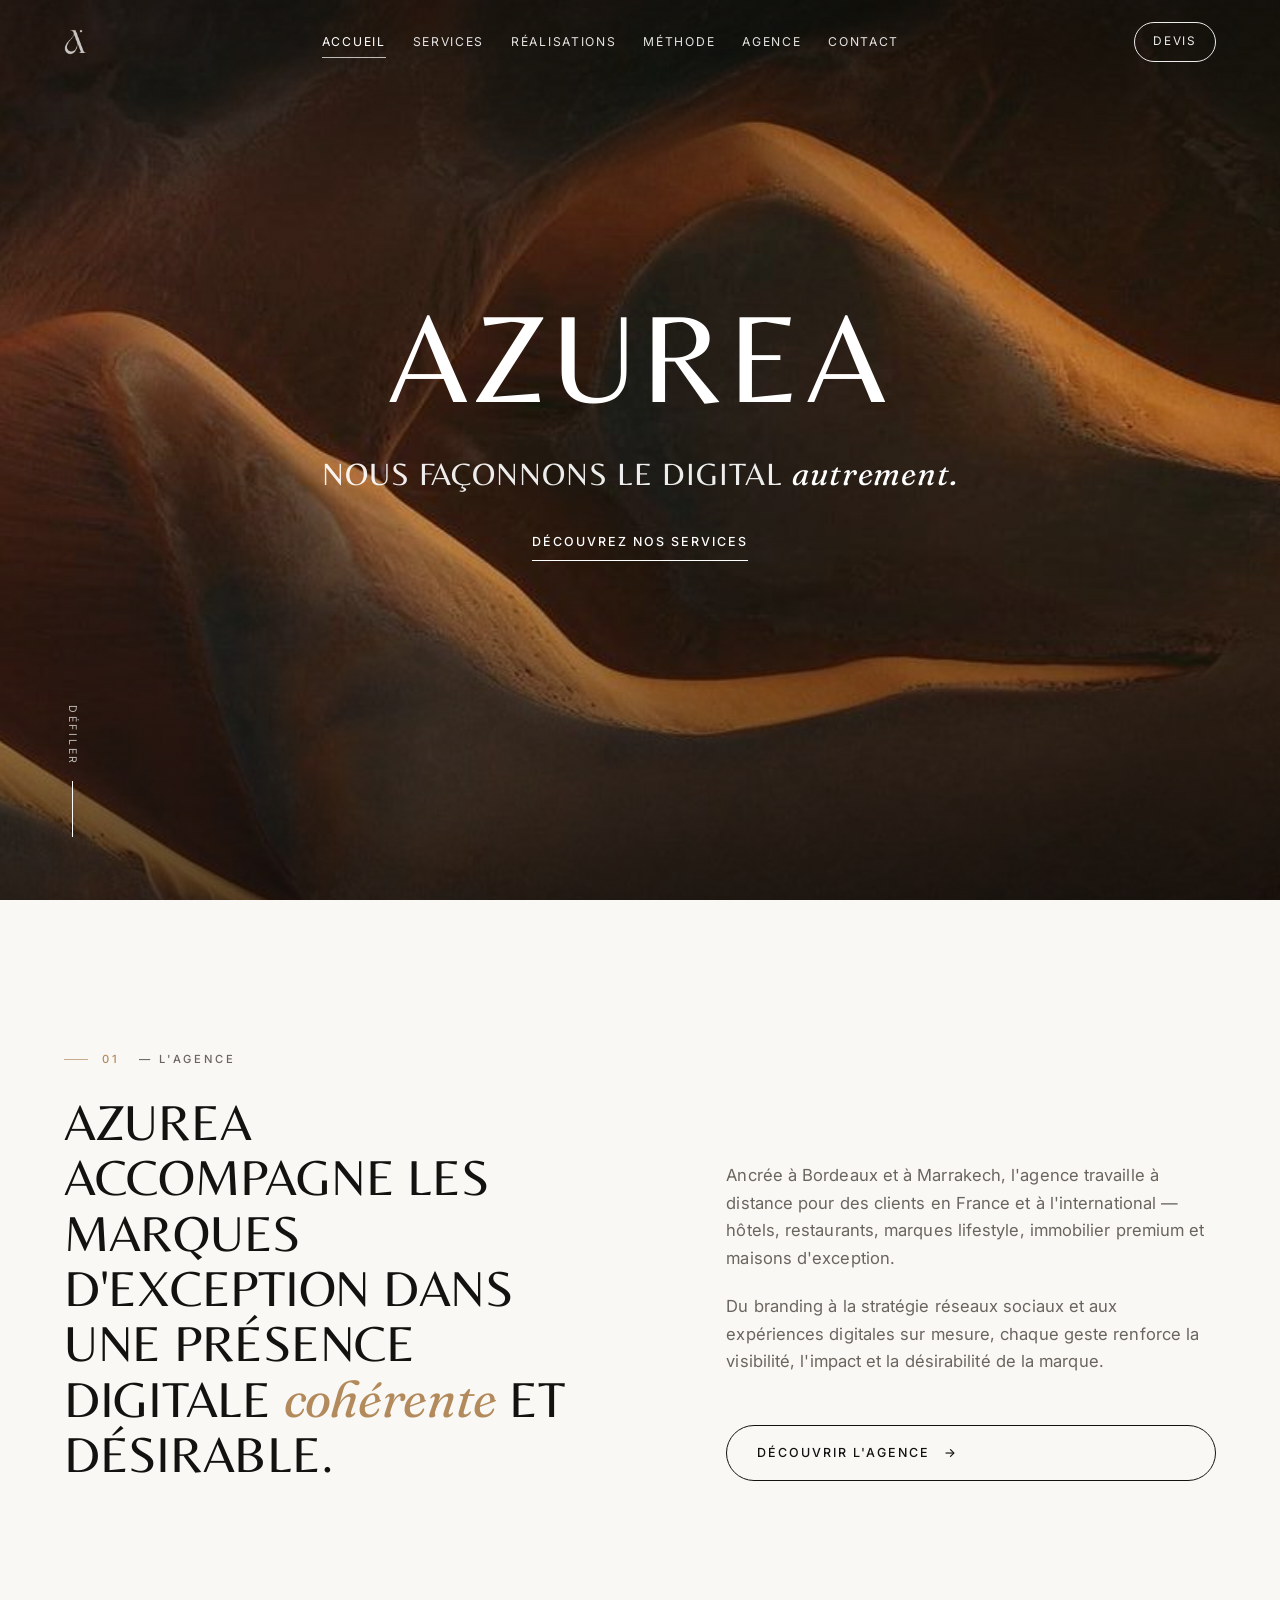
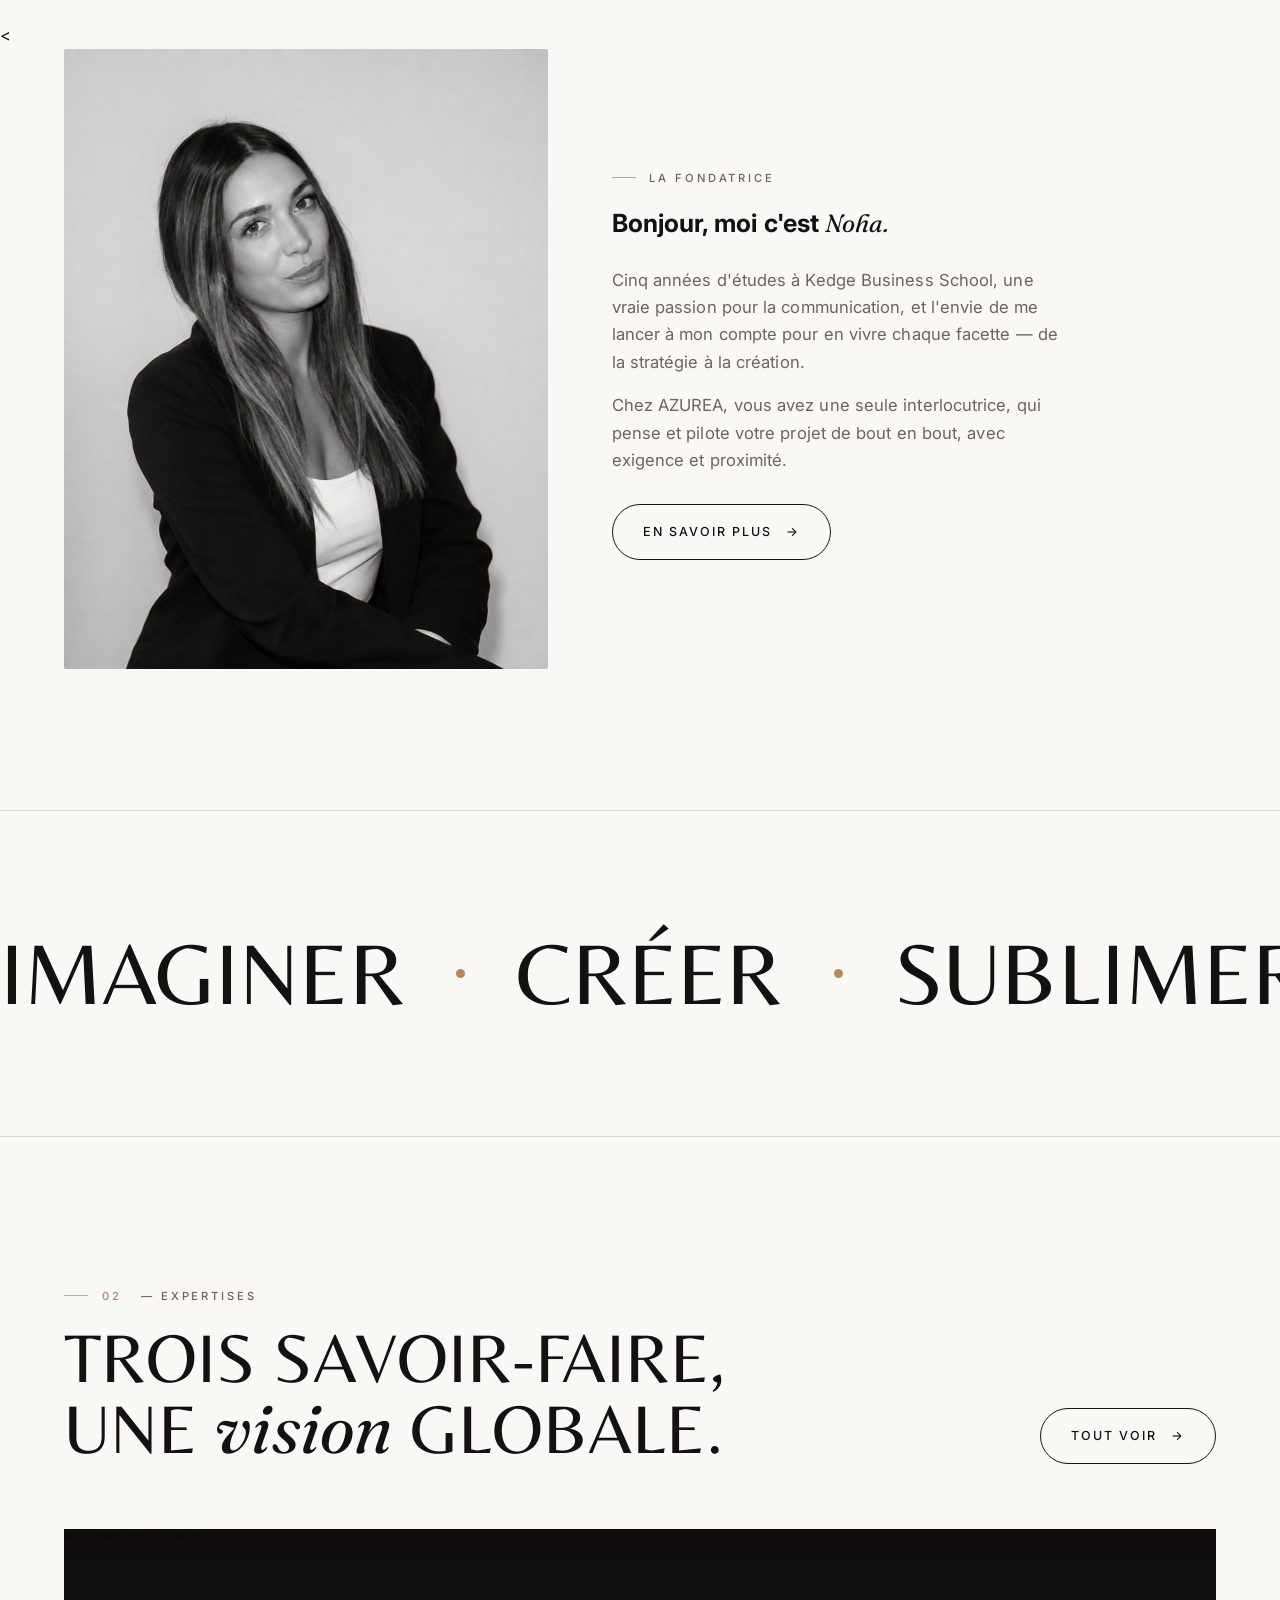
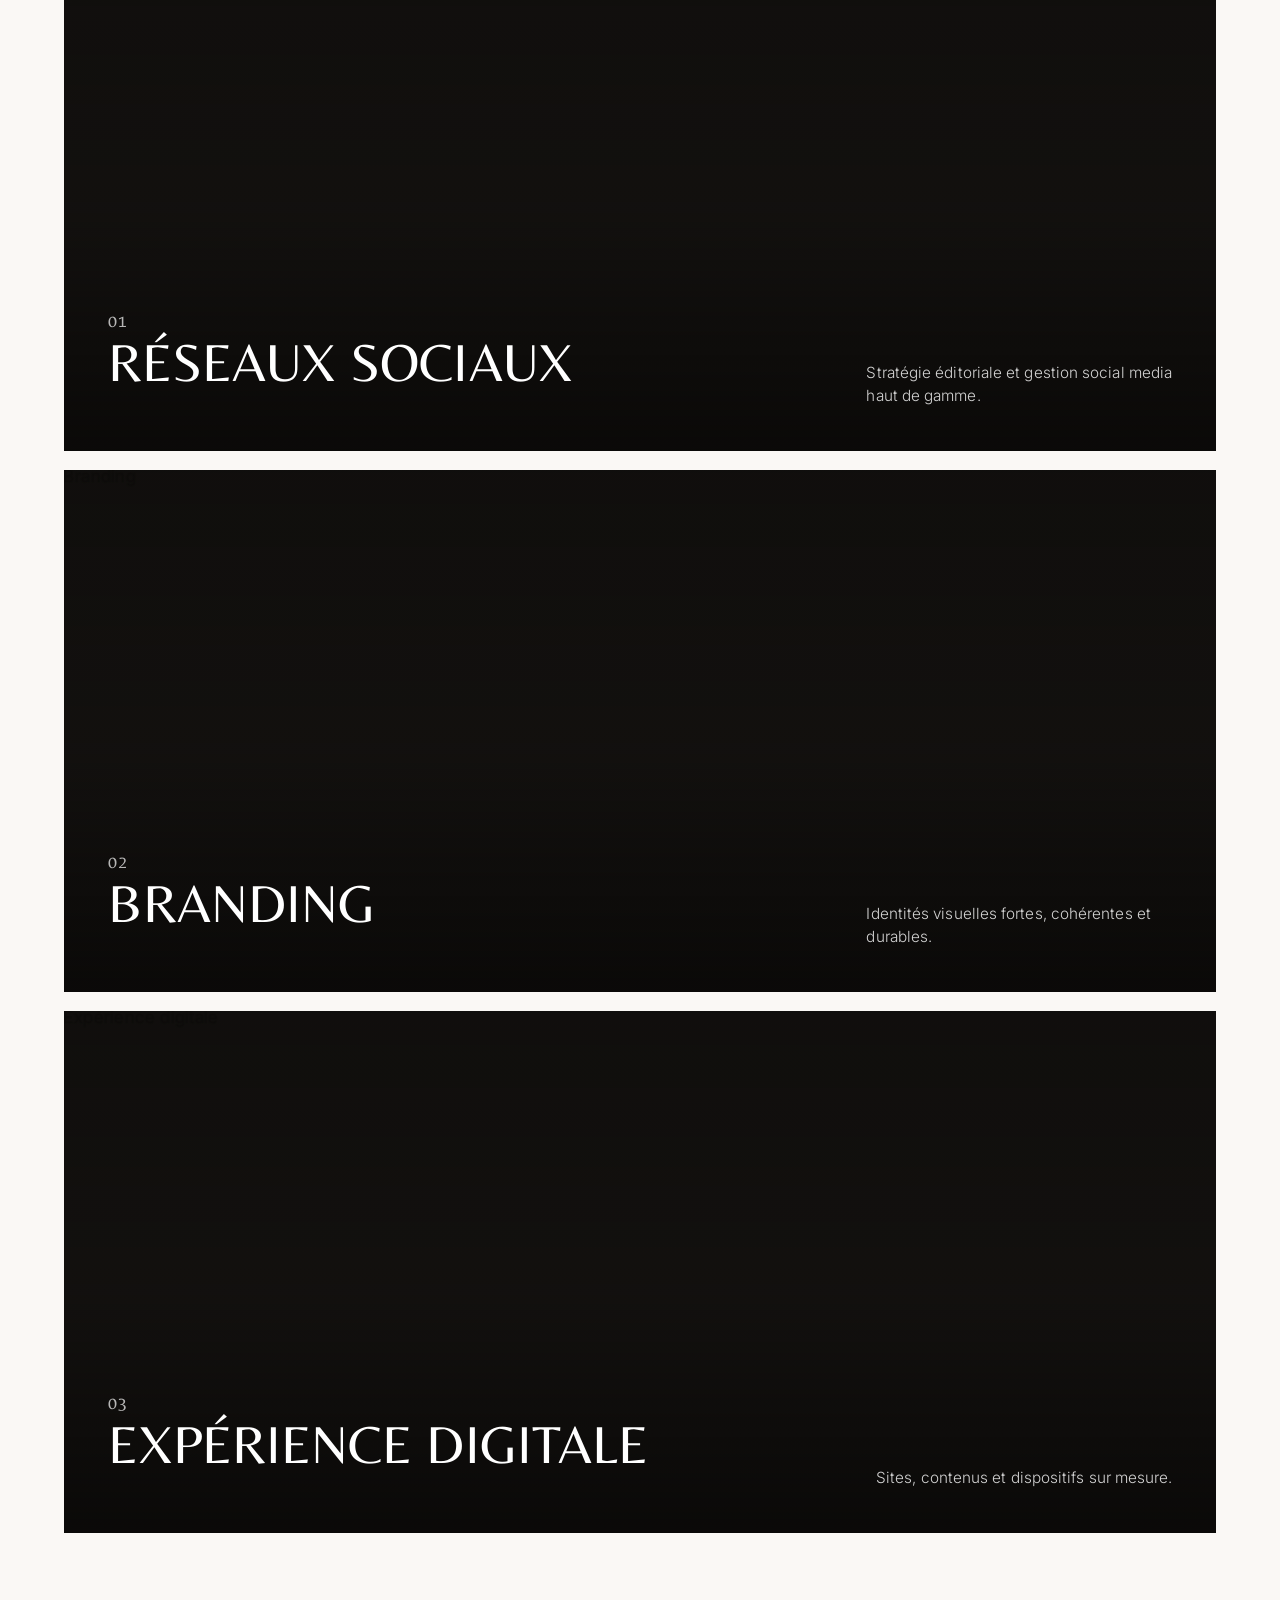
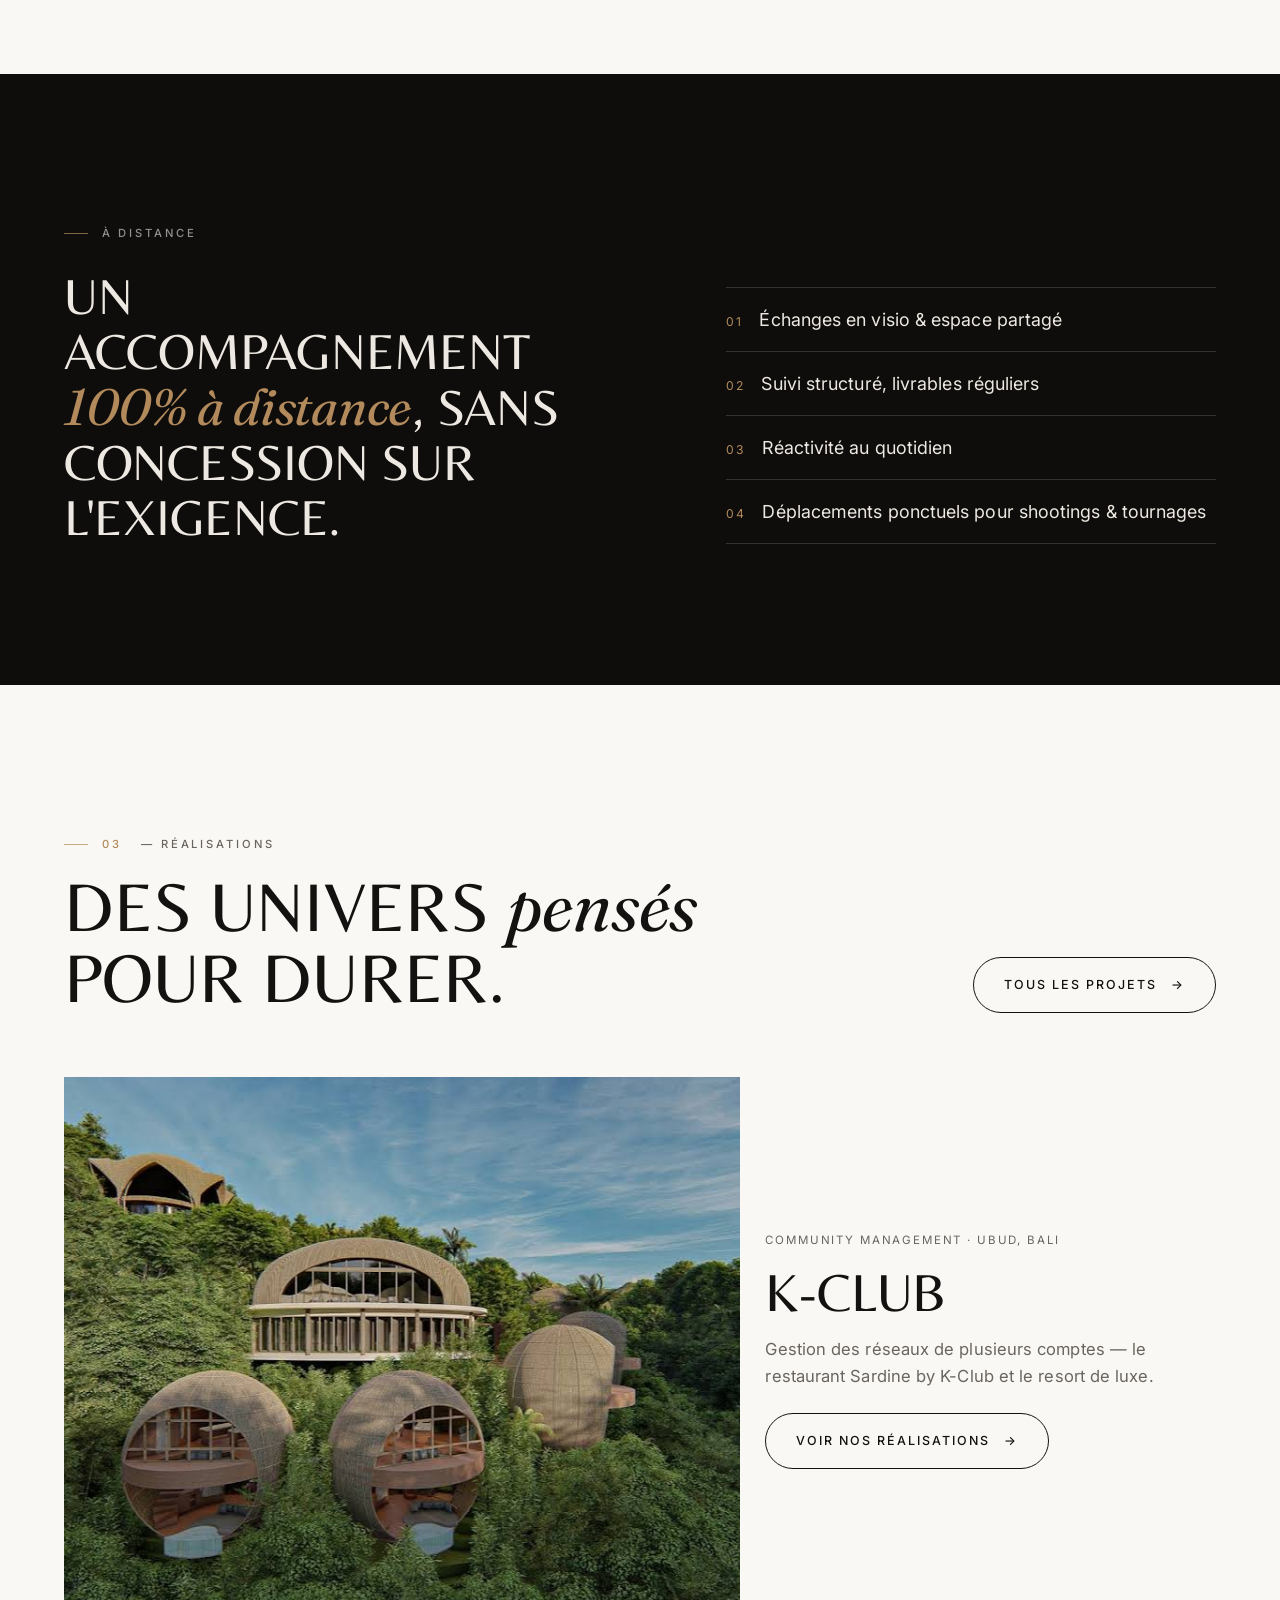
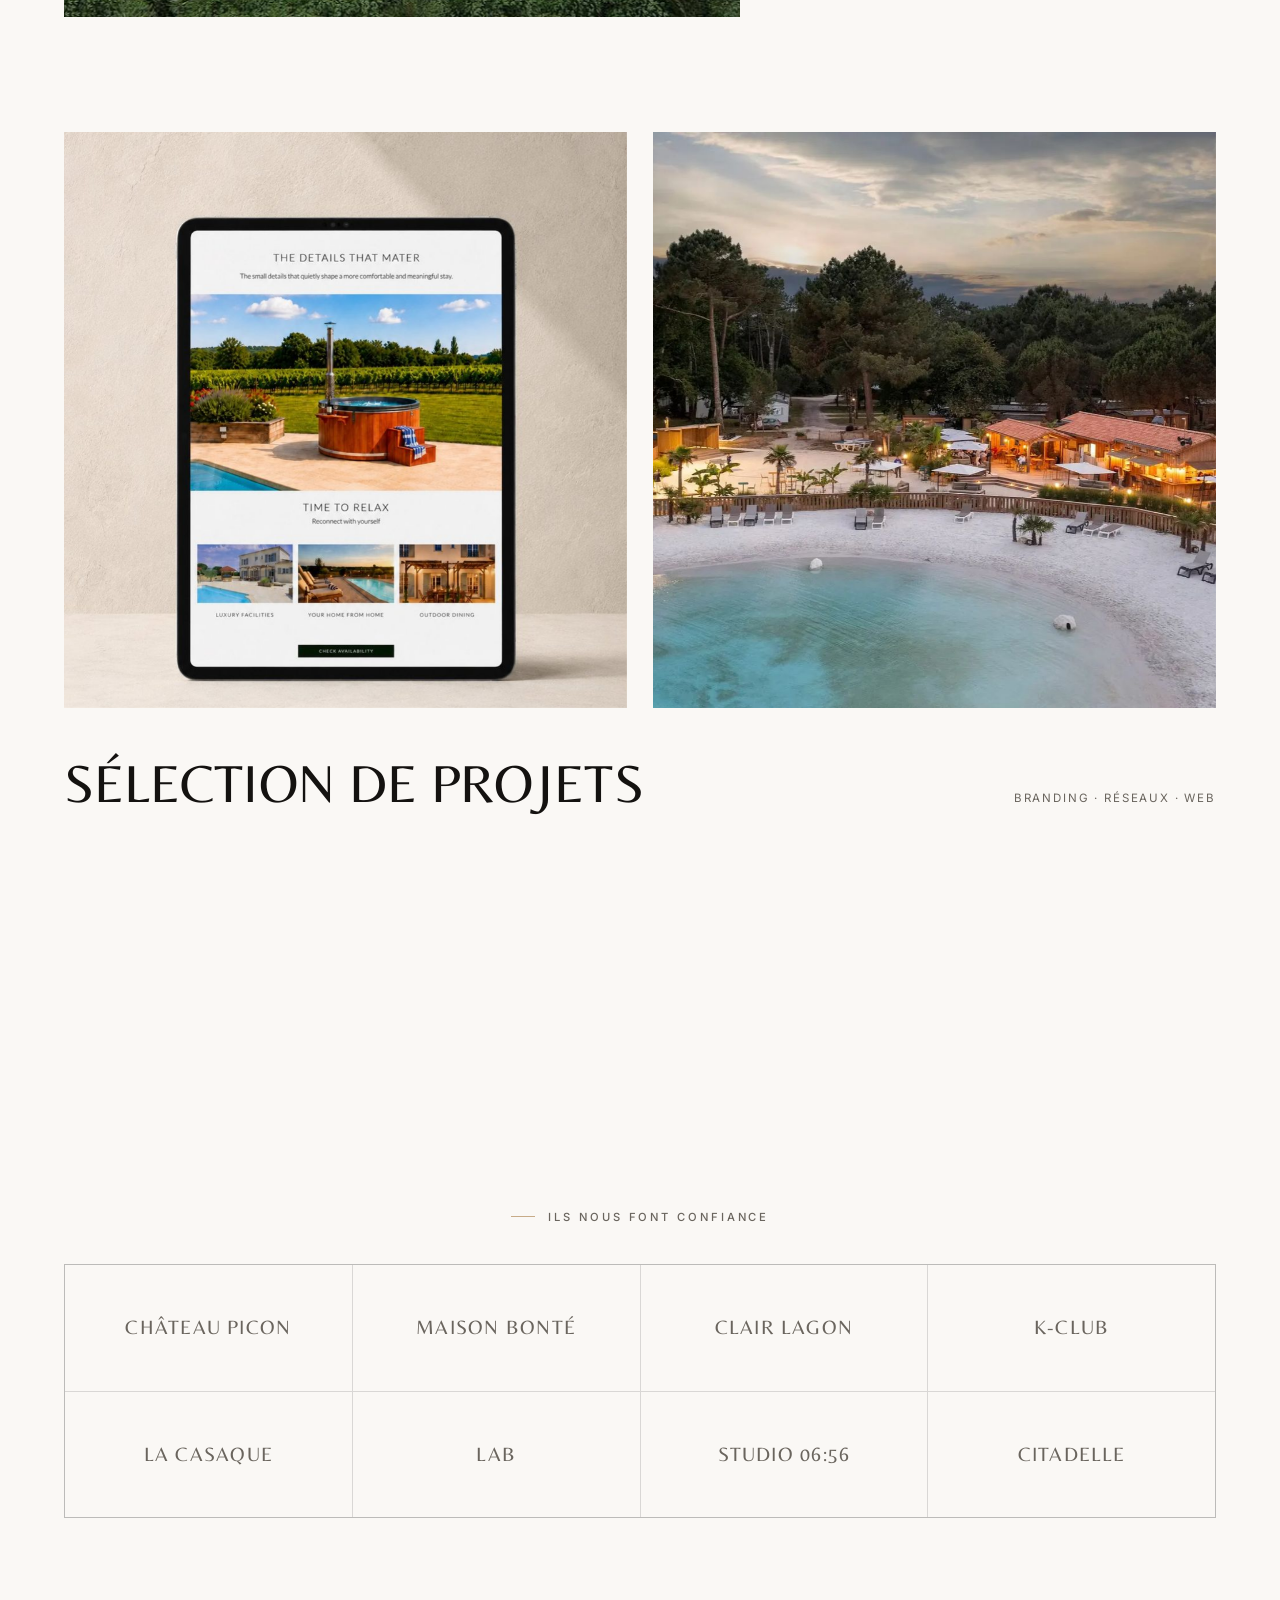
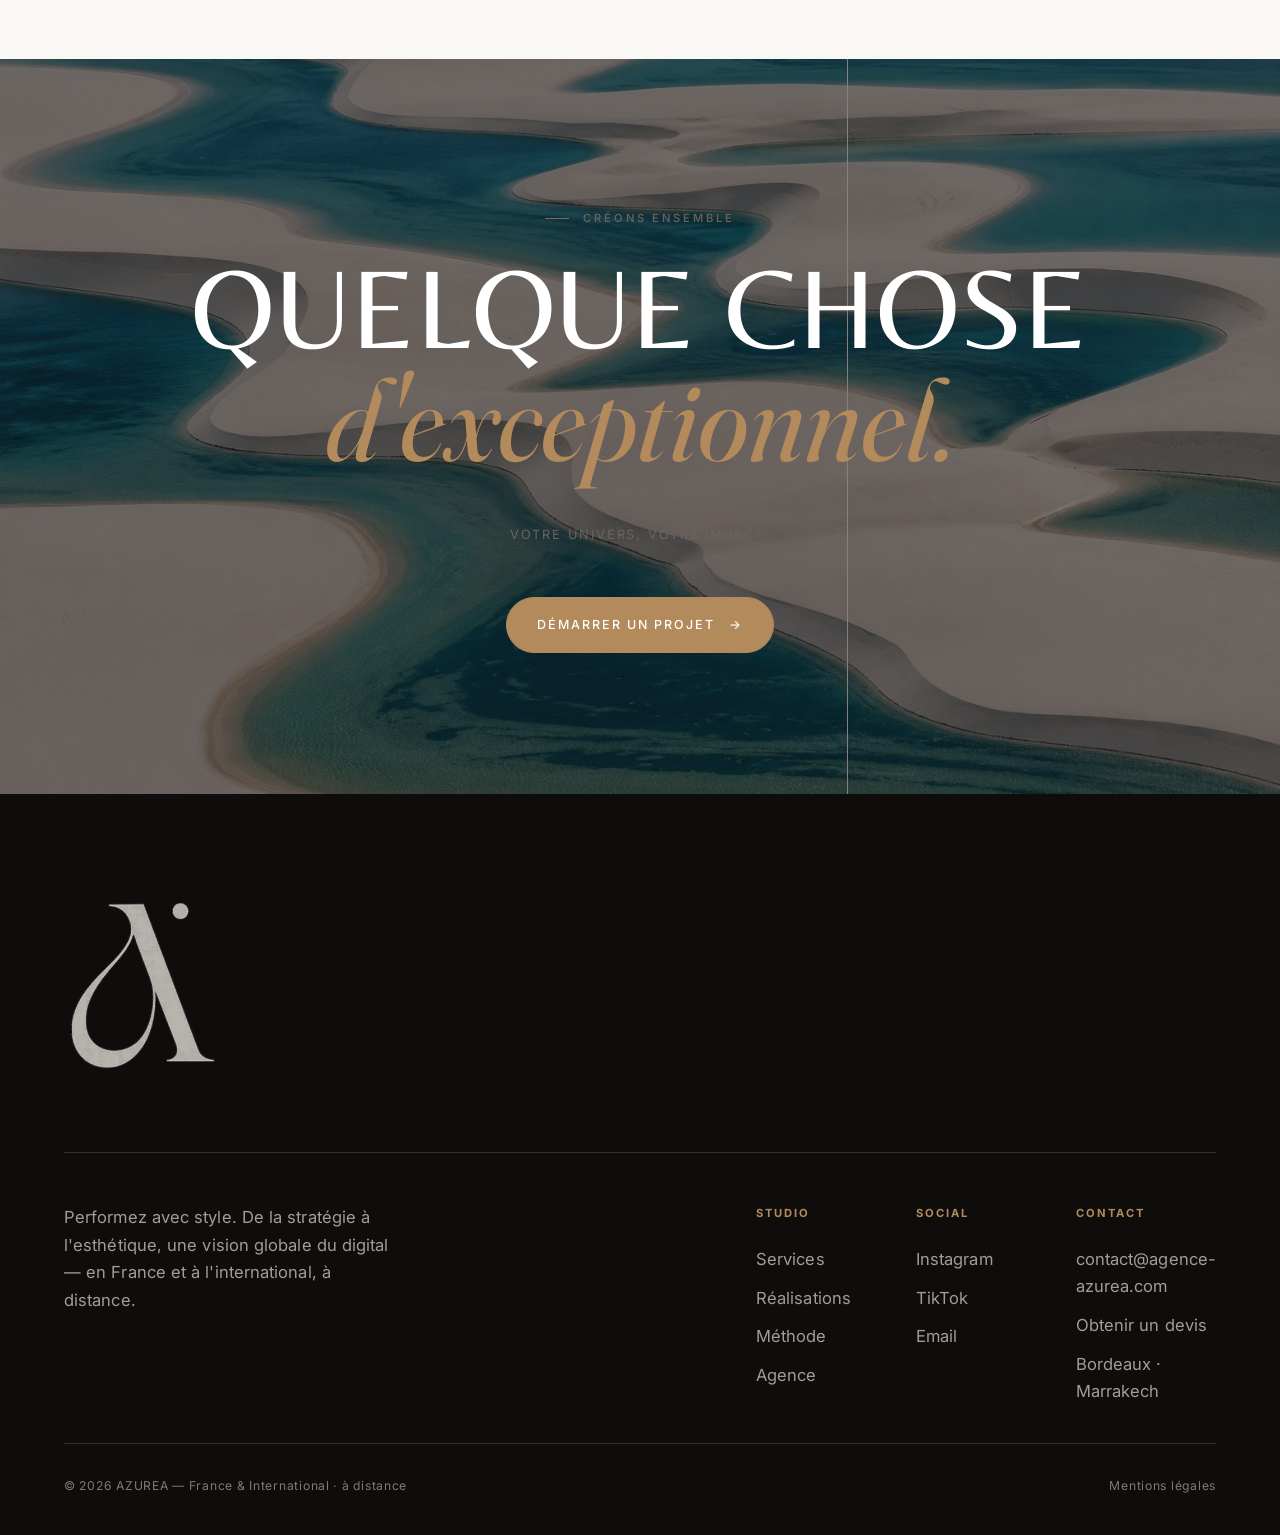
==== index.html @ 11d29a56 "suppression texte parasite + cta" ====
<!DOCTYPE html>
<html lang="fr">
<head>
<meta charset="UTF-8" />
<meta name="viewport" content="width=device-width, initial-scale=1" />
<title>AZUREA — Agence de communication digitale premium</title>
<link rel="icon" href="favicon/favicon.png" />
<meta name="description" content="AZUREA, agence de communication digitale premium. Branding, réseaux sociaux et expériences digitales pour les maisons d'exception — France & International, à distance." />

<link rel="preconnect" href="https://fonts.googleapis.com" />
<link rel="preconnect" href="https://fonts.gstatic.com" crossorigin />
<link href="https://fonts.googleapis.com/css2?family=Fraunces:ital,opsz,wght@1,9..144,300..500&family=Inter:wght@300;400;500;600&display=swap" rel="stylesheet" />

  <link rel="stylesheet" href="css/style.css" />
  <link rel="stylesheet" href="css/animations.css" />
  <link rel="stylesheet" href="css/responsive.css" />

<noscript><style>.route{display:block!important}.loader{display:none!important}.nav{background:var(--bg);color:var(--ink);border-bottom:1px solid var(--line)}</style></noscript>
</head>

<body class="loading">
<a class="skip" href="#main">Aller au contenu</a>

<!-- ===================== LOADER ===================== -->
<div class="loader" id="loader" aria-hidden="true">
  <div class="loader__inner">
    <span class="logo" aria-label="AZUREA"></span>
    <div class="loader__bar"><i></i></div>
    <div class="loader__pct">00</div>
  </div>
</div>

<!-- ===================== NAV ===================== -->
<header class="nav" id="nav">
  <a href="#/" class="brand" data-link aria-label="AZUREA — accueil"><span class="logo"></span></a>
  <nav class="nav__links" aria-label="Navigation principale">
    <a href="#/" data-link data-route-link="accueil">Accueil</a>
    <a href="#/expertises" data-link data-route-link="expertises">Services</a>
    <a href="#/realisations" data-link data-route-link="realisations">Réalisations</a>
    <a href="#/methode" data-link data-route-link="methode">Méthode</a>
    <a href="#/agence" data-link data-route-link="agence">Agence</a>
    <a href="#/contact" data-link data-route-link="contact">Contact</a>
  </nav>
  <a class="nav__cta" href="https://tally.so/r/nP7PR0" data-cms-href="settings.devis" target="_blank" rel="noopener">Devis</a>
  <button class="nav__burger" id="burger" aria-label="Menu" aria-expanded="false" aria-controls="menu"><span></span><span></span><span></span></button>
</header>

<div class="menu" id="menu" aria-hidden="true">
  <nav class="menu__links" aria-label="Menu">
    <a href="#/" data-link data-close>Accueil</a>
    <a href="#/expertises" data-link data-close>Services</a>
    <a href="#/realisations" data-link data-close>Réalisations</a>
    <a href="#/methode" data-link data-close>Méthode</a>
    <a href="#/agence" data-link data-close>Agence</a>
    <a href="#/contact" data-link data-close>Contact</a>
  </nav>
  <div class="menu__meta">
    <a href="https://instagram.com/azurea.fr" data-cms-href="settings.instagram" target="_blank" rel="noopener">Instagram</a>
    <a href="https://www.tiktok.com/@azureaagency" data-cms-href="settings.tiktok" target="_blank" rel="noopener">TikTok</a>
    <a href="mailto:contact@agence-azurea.com" data-cms-href="settings.email">Email</a>
    <a href="https://tally.so/r/nP7PR0" data-cms-href="settings.devis" target="_blank" rel="noopener">Devis</a>
  </div>
</div>

<div class="pt" id="pt" aria-hidden="true"><span class="logo"></span></div>

<main id="main">

<!-- ============================================================ ACCUEIL ============================================================ -->
<section class="route is-active" data-route="accueil">
  <div class="hero home-hero">
    <div class="hero__media" data-hero-media><div class="bg-cover bg-dunes" data-cms-bg="home_hero.image"></div></div>
    <div class="hero__scrim"></div>
    <div class="home-hero__inner container">
      <h1 class="home-hero__name" data-hero-title><span class="lm"><span data-cms="home_hero.title">Azurea</span></span></h1>
      <div class="home-hero__foot" data-hero>
        <p class="home-hero__tagline" data-cms-html="home_hero.subtitle">Nous façonnons le digital <em>autrement.</em></p>
        <a class="btn btn--light btn--bare" href="#/expertises" data-link data-magnetic><span data-cms="home_hero.button_label">Découvrez nos services</span></a>
      </div>
    </div>
    <div class="scroll-cue"><span>Défiler</span><span class="bar"></span></div>
  </div>

  <!-- Intro -->
  <section class="section container intro__grid">
    <div>
      <span class="eyebrow" data-reveal><span class="idx">01</span>&nbsp;— L'agence</span>
      <p class="lead" data-split data-cms-html="home_intro.lead" style="margin-top:1.6rem">AZUREA accompagne les marques d'exception dans une présence digitale <em class="accent">cohérente</em> et désirable.</p>
    </div>
    <div class="intro__body" data-reveal-group>
      <p data-cms="home_intro.p1">Ancrée à Bordeaux et à Marrakech, l'agence travaille à distance pour des clients en France et à l'international — hôtels, restaurants, marques lifestyle, immobilier premium et maisons d'exception.</p>
      <p data-cms="home_intro.p2">Du branding à la stratégie réseaux sociaux et aux expériences digitales sur mesure, chaque geste renforce la visibilité, l'impact et la désirabilité de la marque.</p>
   <a href="#/agence" class="btn btn--ink" data-link data-magnetic data-reveal style="margin-top:1.8rem">
  Découvrir l'agence <span>→</span>
</a>
    </div>
  </section>

  <<!-- Fondatrice -->
  <section class="section container" style="padding-top:0">
    <div class="founder-intro" data-reveal-group>
      <div class="founder-intro__media">
        <img src="assets/images/noha.jpg" alt="Noha Guiraud, fondatrice d'AZUREA" loading="lazy" data-zoom />
      </div>
      <div class="founder-intro__text">
        <span class="eyebrow">La fondatrice</span>
        <h2 data-split style="margin-top:1rem">Bonjour, moi c'est <em>Noha.</em></h2>
        <p style="margin-top:1.4rem">Cinq années d'études à Kedge Business School, une vraie passion pour la communication, et l'envie de me lancer à mon compte pour en vivre chaque facette — de la stratégie à la création.</p>
        <p>Chez AZUREA, vous avez une seule interlocutrice, qui pense et pilote votre projet de bout en bout, avec exigence et proximité.</p>
        <a class="btn btn--ink" href="#/agence" data-link data-magnetic style="margin-top:1.8rem">En savoir plus <span>→</span></a>
      </div>
    </div>
  </section>

  <!-- Marquee -->
  <div class="marquee"><div class="marquee__row" data-marquee>
    <span>Imaginer <i class="dot"></i> Créer <i class="dot"></i> Sublimer <i class="dot"></i></span>
    <span>Imaginer <i class="dot"></i> Créer <i class="dot"></i> Sublimer <i class="dot"></i></span>
  </div></div>

  <!-- Expertises preview -->
  <section class="section container">
    <div class="sec-head">
      <div><span class="eyebrow" data-reveal><span class="idx">02</span>&nbsp;— Expertises</span>
        <h2 data-split>Trois savoir-faire,<br />une <em>vision</em> globale.</h2></div>
      <a class="btn btn--ink" href="#/expertises" data-link data-magnetic data-reveal>Tout voir <span>→</span></a>
    </div>
    <div class="cards">
      <a class="card" href="#/expertises" data-link data-cursor="Voir" data-reveal>
        <img class="card__img" src="https://static.showit.co/1600/4HjGAdxIYD-8azK2DEio1A/323843/agence-communication-marrakech.jpg" alt="Réseaux sociaux" loading="lazy" data-cms-img="expertises_preview.cards.0.image" />
        <div class="card__scrim"></div>
        <div class="card__content"><div class="card__left"><span class="card__num">01</span><h3 class="card__title" data-cms="expertises_preview.cards.0.title">Réseaux sociaux</h3><div class="card__underline"></div></div>
          <p class="card__desc" data-cms="expertises_preview.cards.0.desc">Stratégie éditoriale et gestion social media haut de gamme.</p></div>
      </a>
      <a class="card" href="#/expertises" data-link data-cursor="Voir" data-reveal>
        <img class="card__img" src="https://static.showit.co/1600/GE_OfwzT1MgRNvASydTzbQ/323843/agencedecom.jpg" alt="Branding" loading="lazy" data-cms-img="expertises_preview.cards.1.image" />
        <div class="card__scrim"></div>
        <div class="card__content"><div class="card__left"><span class="card__num">02</span><h3 class="card__title" data-cms="expertises_preview.cards.1.title">Branding</h3><div class="card__underline"></div></div>
          <p class="card__desc" data-cms="expertises_preview.cards.1.desc">Identités visuelles fortes, cohérentes et durables.</p></div>
      </a>
      <a class="card" href="#/expertises" data-link data-cursor="Voir" data-reveal>
        <img class="card__img" src="https://static.showit.co/1600/x--zoGqqwptXwp8hvRZG-Q/323843/agence-digi.jpg" alt="Expérience digitale" loading="lazy" data-cms-img="expertises_preview.cards.2.image" />
        <div class="card__scrim"></div>
        <div class="card__content"><div class="card__left"><span class="card__num">03</span><h3 class="card__title" data-cms="expertises_preview.cards.2.title">Expérience digitale</h3><div class="card__underline"></div></div>
          <p class="card__desc" data-cms="expertises_preview.cards.2.desc">Sites, contenus et dispositifs sur mesure.</p></div>
      </a>
    </div>
  </section>

  <!-- À distance (dark) -->
  <section class="section dark"><div class="container intro__grid">
    <div>
      <span class="eyebrow" data-reveal>À distance</span>
      <p class="lead" data-split style="margin-top:1.6rem; color:#EDE8E1">Un accompagnement <em class="accent">100% à distance</em>, sans concession sur l'exigence.</p>
    </div>
    <ul class="remote__points" data-reveal-group style="--line:rgba(237,232,225,.16)">
      <li><span class="n">01</span> Échanges en visio &amp; espace partagé</li>
      <li><span class="n">02</span> Suivi structuré, livrables réguliers</li>
      <li><span class="n">03</span> Réactivité au quotidien</li>
      <li><span class="n">04</span> Déplacements ponctuels pour shootings &amp; tournages</li>
    </ul>
  </div></section>


  <!-- Réalisations preview -->
  <section class="section container">
    <div class="sec-head">
      <div><span class="eyebrow" data-reveal><span class="idx">03</span>&nbsp;— Réalisations</span>
        <h2 data-split>Des univers <em>pensés</em><br />pour durer.</h2></div>
      <a class="btn btn--ink" href="#/realisations" data-link data-magnetic data-reveal>Tous les projets <span>→</span></a>
    </div>
    <div class="proj proj--split" data-reveal>
      <a href="#/realisations" data-link data-cursor="Voir le projet" class="proj__media"><img src="assets/images/kclub.jpg" alt="K-Club" loading="lazy" data-zoom /></a>
      <div class="proj__side">
        <span class="proj__cat">Community management · Ubud, Bali</span>
        <h3 class="proj__title" style="margin-top:.8rem">K-Club</h3>
        <p>Gestion des réseaux de plusieurs comptes — le restaurant Sardine by K-Club et le resort de luxe.</p>
        <a href="#/realisations" data-link class="btn btn--ink" data-magnetic style="margin-top:1.4rem">Voir nos réalisations <span>→</span></a>
      </div>
    </div>
    <div class="proj proj--duo" data-reveal style="margin-top:clamp(1.4rem,3vw,2.5rem)">
      <a href="#/realisations" data-link data-cursor="Voir le projet" class="proj__media proj--tall"><img src="assets/images/bonte.jpg" alt="Maison Bonté" loading="lazy" data-zoom /></a>
      <a href="#/realisations" data-link data-cursor="Voir le projet" class="proj__media proj--tall"><img src="assets/images/clairlagon.jpg" alt="Clair Lagon" loading="lazy" data-zoom /></a>
      <div class="proj__meta" style="grid-column:1/-1"><h3 class="proj__title">Sélection de projets</h3><span class="proj__cat">Branding · Réseaux · Web</span></div>
    </div>
  </section>


  <!-- Confiance -->
  <section class="section container">
    <span class="eyebrow center" data-reveal style="display:flex;justify-content:center">Ils nous font confiance</span>
    <div class="logos" data-reveal style="margin-top:2.4rem">
      <div>Château Picon</div><div>Maison Bonté</div><div>Clair Lagon</div><div>K-Club</div>
      <div>La Casaque</div><div>LAB</div><div>Studio 06:56</div><div>Citadelle</div>
    </div>
  </section>

  <!-- CTA -->
  <section class="section cta cta--media"><div class="cta__bg bg-cover" data-zoom style="background-image:url(assets/images/lagons.jpg)"></div><div class="cta__scrim"></div><div class="container">
    <span class="eyebrow center" data-reveal>Créons ensemble</span>
    <h2 class="cta__title" data-split data-cms-html="cta_home.title" style="margin-top:1.6rem">Quelque chose <em>d'exceptionnel.</em></h2>
    <p class="cta__sub" data-reveal data-cms="cta_home.sub">Votre univers, votre impact.</p>
    <div data-reveal><a class="btn btn--fill" href="#/contact" data-link data-magnetic>Démarrer un projet <span>→</span></a></div>
  </div></section>
</section>

<!-- ============================================================ EXPERTISES ============================================================ -->
<section class="route" data-route="expertises">
  <header class="pagehead pagehead--media">
    <div class="bg-cover" data-zoom style="background-image:url(assets/images/services-hero.jpg)"></div>
    <div class="pagehead__scrim"></div>
    <div class="container pagehead__inner">
      <h1 class="pagehead__title" data-hero-title><span class="lm"><span>Nos prestations</span></span></h1>
      <p class="pagehead__sub" data-hero>Branding, création de contenus, réseaux sociaux et sites web. Nous accompagnons les entreprises qui veulent développer une image forte et attirer les bons clients.</p>
    </div>
  </header>

  <section class="section container" style="padding-top:clamp(3rem,6vw,5rem)">
    <div class="xp" data-reveal>
      <div class="xp__num">01</div><div><h2 class="xp__title">Réseaux sociaux</h2></div>
      <div class="xp__body"><p>Une gestion de tous vos réseaux sociaux, cohérente et régulière : ligne éditoriale, territoire visuel, rythme de publication, community management, puis production et pilotage au quotidien.</p>
        <ul class="xp__list" data-reveal-group><li>Stratégie &amp; ligne éditoriale</li><li>Direction artistique</li><li>Contenu &amp; tournage photo &amp; vidéo</li><li>Calendrier éditorial</li><li>Reels &amp; formats courts</li><li>Community management</li><li>Reporting &amp; optimisation</li><li>Shootings sur site</li></ul></div>
    </div>



      <div class="xp" data-reveal>
      <div class="xp__num">02</div><div><h2 class="xp__title">Branding</h2></div>
      <div class="xp__body"><p>Des identités fortes et durables. Plateforme de marque, univers visuel et récit qui rendent chaque maison reconnaissable et désirable.</p>
        <ul class="xp__list" data-reveal-group><li>Plateforme de marque</li><li>Création de logos</li><li>Direction artistique</li><li>Identité visuelle &amp; logotype</li><li>Charte graphique</li><li>Storytelling &amp; ton</li><li>Déclinaisons &amp; supports</li><li>Univers photographique</li><li>Guidelines</li></ul></div>
    </div>
    
    <div class="xp" data-reveal>
      <div class="xp__num">03</div><div><h2 class="xp__title">Expérience digitale</h2></div>
      <div class="xp__body"><p>Des dispositifs sur mesure qui traduisent votre exigence en expérience. Sites, landing pages et contenus premium, de la conception à la mise en ligne.</p>
        <ul class="xp__list" data-reveal-group><li>Sites &amp; landing pages</li><li>Direction de production</li><li>Shootings &amp; tournages</li><li>Contenus vidéo</li><li>Audit digital</li><li>Intégration &amp; mise en ligne</li><li>Accompagnement au lancement</li><li>Suivi des performances</li></ul></div>
    </div>
  </section>

  <!-- TARIFS -->
  <section class="section container">
    <div style="text-align:center">
      <span class="eyebrow center" data-reveal style="display:flex;justify-content:center">Tarifs</span>
      <h2 data-split style="margin-top:1rem">Un investissement <em>clair.</em></h2>
      <p class="muted" data-reveal style="max-width:52ch;margin:1.2rem auto 0">Chaque projet est unique. Voici les bases tarifaires pour vous situer — le devis final est établi selon vos objectifs et le périmètre.</p>
    </div>
    <div class="pricing" data-reveal-group>
      <details class="price">
        <summary><span class="price__name">Réseaux sociaux</span><span class="price__from">à partir de <b>850 €</b> / mois</span></summary>
        <div class="price__body">Stratégie et ligne éditoriale, direction artistique, création des contenus, calendrier éditorial, publication et community management. Formule mensuelle ajustée au volume et au nombre de comptes.</div>
      </details>
      <details class="price">
        <summary><span class="price__name">Branding complet</span><span class="price__from">à partir de <b>1 000 €</b></span></summary>
        <div class="price__body">Plateforme de marque, création de logo, identité visuelle, charte graphique et déclinaisons. Tarif établi sur devis selon l'ampleur du projet et les supports à produire.</div>
      </details>
      <details class="price">
        <summary><span class="price__name">Site internet &amp; expérience digitale</span><span class="price__from">sur devis</span></summary>
        <div class="price__body">Sites vitrines, landing pages et dispositifs sur mesure. Le budget dépend du nombre de pages, des fonctionnalités et de la production de contenus associée — parlons-en.</div>
      </details>
    </div>
    <div data-reveal style="text-align:center;margin-top:clamp(2rem,4vw,3rem)">
      <a class="btn btn--ink" href="https://tally.so/r/nP7PR0" target="_blank" rel="noopener" data-magnetic>Demander un devis <span>→</span></a>
    </div>
  </section>

  <section class="section cta--media stats-media" style="text-align:center"><div class="cta__bg bg-cover" data-zoom style="background-image:url(assets/images/falaises.jpg)"></div><div class="cta__scrim"></div>
    <div class="container">
      <span class="eyebrow center" data-reveal>Notre conviction</span>
      <p class="pullquote" data-split style="margin:2rem auto 0">Le premier regard sur votre marque, c'est le <em class="accent">digital.</em></p>
    </div>
    <div class="container stats" data-reveal-group style="margin-top:clamp(3rem,6vw,5rem)">
      <div><div class="n"><span class="accent">3</span></div><div class="l">Pôles d'expertise</div></div>
      <div><div class="n">2</div><div class="l">Ancrages · Bordeaux &amp; Marrakech</div></div>
      <div><div class="n">20<span class="accent">+</span></div><div class="l">Marques accompagnées</div></div>
      <div><div class="n">100<span class="accent">%</span></div><div class="l">À distance</div></div>
    </div>
  </section>


<!-- ============================================================ RÉALISATIONS ============================================================ -->
<section class="route" data-route="realisations">
  <header class="pagehead pagehead--media">
    <div class="bg-cover" data-zoom style="background-image:url(assets/images/realisations-hero.jpg)"></div>
    <div class="pagehead__scrim"></div>
    <div class="container pagehead__inner">
      <h1 class="pagehead__title" data-hero-title><span class="lm"><span>Clients &amp; projets</span></span></h1>
      <p class="pagehead__sub" data-hero>Découvrez une sélection de projets menés pour des marques, des entreprises et des lieux d'exception, en France comme à l'international.</p>
    </div>
  </header>


  <section class="section container" style="padding-top:clamp(3rem,6vw,5rem)">
    <div class="filters" id="filters" aria-label="Filtrer les projets">
      <button class="active" data-filter="all">Tout</button>
      <button data-filter="branding">Branding</button>
      <button data-filter="social">Réseaux sociaux</button>
      <button data-filter="web">Web</button>
      <button data-filter="contenu">Création de contenu</button>
    </div>

    <!-- ============================================================
         GABARIT PROJET — chaque bloc .proj est un projet client.
         Dupliquez un bloc, changez data-cat (branding|social|web),
         l'image (src), le titre [Nom du client] et la catégorie.
         3 rythmes disponibles : .proj--full / .proj--split(.rev) / .proj--duo
         ============================================================ -->
    <div id="projectsList">
      <!-- K-Club -->
      <div class="proj proj--split" data-cat="social" data-reveal>
        <a href="#/projet" data-link data-cursor="Voir le projet" class="proj__media"><img src="assets/images/kclub.jpg" alt="K-Club — Sardine, Bali" loading="lazy" data-zoom /></a>
        <div class="proj__side">
          <span class="proj__cat">Community management · Ubud, Bali</span>
          <h3 class="proj__title" style="margin-top:.8rem">K-Club</h3>
          <p>Un an de gestion de la communication de plusieurs comptes : le restaurant <b>Sardine by K-Club</b> et le <b>resort de luxe</b>. Ligne éditoriale, contenus, reels et animation des réseaux.</p>
        </div>
      </div>

      <!-- Clair Lagon + Château Picon -->
      <div class="proj proj--duo" data-cat="social" data-reveal>
        <a href="#/projet" data-link data-cursor="Voir le projet" class="proj__media proj--tall"><img src="assets/images/clairlagon.jpg" alt="Clair Lagon" loading="lazy" data-zoom /></a>
        <a href="#/projet" data-link data-cursor="Voir le projet" class="proj__media proj--tall"><img src="assets/images/picon.jpg" alt="Château Picon" loading="lazy" data-zoom /></a>
        <div class="proj__meta" style="grid-column:1/-1"><h3 class="proj__title">Clair Lagon · Château Picon</h3><span class="proj__cat">Réseaux sociaux &amp; Web · Vendée &amp; vignoble bordelais</span></div>
      </div>

      <!-- Maison Bonté -->
      <div class="proj proj--split rev" data-cat="web" data-reveal>
        <a href="#/projet" data-link data-cursor="Voir le projet" class="proj__media"><img src="assets/images/bonte.jpg" alt="Maison Bonté" loading="lazy" data-zoom /></a>
        <div class="proj__side">
          <span class="proj__cat">Site web · Dordogne</span>
          <h3 class="proj__title" style="margin-top:.8rem">Maison Bonté</h3>
          <p>Création du site d'une maison d'hôtes haut de gamme : direction artistique, landing page immersive et parcours de réservation soigné.</p>
        </div>
      </div>

      <!-- AG Consulting + La Casaque -->
      <div class="proj proj--duo" data-cat="web" data-reveal>
        <a href="#/projet" data-link data-cursor="Voir le projet" class="proj__media proj--tall"><img src="assets/images/ag-consulting.jpg" alt="AG Consulting to Action" loading="lazy" data-zoom /></a>
        <a href="#/projet" data-link data-cursor="Voir le projet" class="proj__media proj--tall"><img src="assets/images/lacasaque.jpg" alt="La Casaque" loading="lazy" data-zoom /></a>
        <div class="proj__meta" style="grid-column:1/-1"><h3 class="proj__title">AG Consulting · La Casaque</h3><span class="proj__cat">Refonte de site — énergies renouvelables · Digital &amp; IA (marketing, Brevo, app, ads)</span></div>
      </div>

      <!-- Citadelle + LAB (branding) -->
      <div class="proj proj--split" data-cat="branding" data-reveal>
        <a href="#/projet" data-link data-cursor="Voir le projet" class="proj__media"><div class="bg-cover bg-citgrid" data-zoom></div></a>
        <div class="proj__side">
          <span class="proj__cat">Branding · Saint-Émilion &amp; Saint-Barthélemy</span>
          <h3 class="proj__title" style="margin-top:.8rem">Citadelle &amp; LAB</h3>
          <p>Identités complètes : <b>Citadelle</b>, maison viticole de Saint-Émilion, et <b>LAB</b>, atelier de matières à Saint-Barthélemy (branding en cours).</p>
          <a href="#/projet" data-link class="btn btn--ink" data-magnetic style="margin-top:1.4rem">Étude de cas <span>→</span></a>
        </div>
      </div>
    </div>

    <div class="note" data-reveal><b>Réalisations réelles.</b> Chaque projet peut recevoir sa propre étude de cas détaillée — dis-moi lesquels tu veux développer en priorité.</div>
  </section>

  <!-- Social feed -->
  <section class="section bg-2"><div class="container">
    <div class="sec-head"><div><span class="eyebrow" data-reveal>Réseaux sociaux</span>
      <h2 data-split>Des feeds soignés<br />dans le <em>moindre</em> détail.</h2></div>
      <a class="btn btn--ink" href="#/contact" data-link data-magnetic data-reveal>Confier vos réseaux <span>→</span></a></div>
    <div class="feed" data-reveal-group>
     <div class="cell"><img src="https://res.cloudinary.com/j511jmt0/image/upload/v1786629914/4_xgagaf.jpg" alt="" loading="lazy" /></div>
      <div class="cell"><img src="https://res.cloudinary.com/j511jmt0/image/upload/v1786629909/CLAIR_LAGON-5_websize_uigzfd.jpg" alt="" loading="lazy" /></div>
      <div class="cell"><img src="https://res.cloudinary.com/j511jmt0/image/upload/v1786629906/la-clementine-sunelia-vacances-header-jpg_iaxozw.jpg" alt="" loading="lazy" /></div>
      <div class="cell"><img src="https://res.cloudinary.com/j511jmt0/image/upload/v1786630870/e93d2b74715895953b195401d504f3fb_dpqyqf.jpg" alt="" loading="lazy" /></div>
      <div class="cell"><img src="https://res.cloudinary.com/j511jmt0/image/upload/v1786631001/5345d2347334dddc1b0f4de3ef02240a_xgrvl0.jpg" alt="" loading="lazy" /></div>
      <div class="cell"><img src="https://res.cloudinary.com/j511jmt0/image/upload/v1786631007/c80ba7ae11f308cab39a8bce8028b6c5_jitzit.jpg" alt="" loading="lazy" /></div>
      <div class="cell"><img src="https://res.cloudinary.com/j511jmt0/image/upload/v1786631075/18610C95-BFB0-46C4-BDDC-089C0DA7567B_4_5005_c_vqdulb.jpg" alt="" loading="lazy" /></div>
      <div class="cell"><img src="https://res.cloudinary.com/j511jmt0/image/upload/v1786629914/4_xgagaf.jpg" alt="" loading="lazy" /></div>
      <div class="cell"><img src="https://res.cloudinary.com/j511jmt0/image/upload/v1786629909/CLAIR_LAGON-5_websize_uigzfd.jpg" alt="" loading="lazy" /></div>
      <div class="cell"><img src="https://res.cloudinary.com/j511jmt0/image/upload/v1786629906/la-clementine-sunelia-vacances-header-jpg_iaxozw.jpg" alt="" loading="lazy" /></div>
      <div class="cell"><img src="https://res.cloudinary.com/j511jmt0/image/upload/v1786630870/e93d2b74715895953b195401d504f3fb_dpqyqf.jpg" alt="" loading="lazy" /></div>
      <div class="cell"><img src="https://res.cloudinary.com/j511jmt0/image/upload/v1786631001/5345d2347334dddc1b0f4de3ef02240a_xgrvl0.jpg" alt="" loading="lazy" /></div>
    </div>
  </div></section>

  <!-- Confiance -->
  <section class="section container">
    <span class="eyebrow center" data-reveal style="display:flex;justify-content:center">Ils nous font confiance</span>
    <div class="logos" data-reveal style="margin-top:2.4rem">
      <div>Château Picon</div><div>Maison Bonté</div><div>Clair Lagon</div><div>K-Club</div>
      <div>La Casaque</div><div>LAB</div><div>Studio 06:56</div><div>Citadelle</div>
    </div>
  </section>
</section>

<!-- ============================================================ MÉTHODE ============================================================ -->
<section class="route" data-route="methode">
  <header class="pagehead pagehead--media">
    <div class="bg-cover" data-zoom style="background-image:url(assets/images/methode-hero.jpg)"></div>
    <div class="pagehead__scrim"></div>
    <div class="container pagehead__inner">
      <h1 class="pagehead__title" data-hero-title><span class="lm"><span>Fluide,</span></span><span class="lm"><span>même <em>à distance.</em></span></span></h1>
      <p class="pagehead__sub" data-hero>Une méthode structurée mais jamais standardisée, menée entièrement à distance et ajustée selon vos objectifs et la typologie de votre projet.</p>
    </div>
  </header>

  <section class="section container" style="padding-top:0">
    <div class="timeline" data-timeline>
      <div class="timeline__line"><i data-timeline-fill></i></div>
      <div class="phase" data-reveal><span class="phase__dot"></span>
        <div><span class="phase__tag">Phase 01</span><h2 class="phase__title">Prise de contact &amp; cadrage</h2></div>
        <ul class="phase__steps"><li>Rendez-vous &amp; échange</li><li>Analyse du projet</li><li>Définition de la direction</li><li>Envoi du devis</li><li>Signature &amp; lancement</li></ul>
      </div>
      <div class="phase" data-reveal><span class="phase__dot"></span>
        <div><span class="phase__tag">Phase 02</span><h2 class="phase__title">Création</h2></div>
        <ul class="phase__steps"><li>Direction artistique &amp; univers visuel</li><li>Création des supports et contenus</li><li>Développement graphique &amp; éditorial</li><li>Validation &amp; ajustements</li></ul>
      </div>
      <div class="phase" data-reveal><span class="phase__dot"></span>
        <div><span class="phase__tag">Phase 03</span><h2 class="phase__title">Déploiement</h2></div>
        <ul class="phase__steps"><li>Mise en ligne / publication</li><li>Implémentation des supports</li><li>Coordination &amp; accompagnement au lancement</li></ul>
      </div>
      <div class="phase" data-reveal><span class="phase__dot"></span>
        <div><span class="phase__tag">Phase 04</span><h2 class="phase__title">Suivi &amp; optimisation</h2></div>
        <ul class="phase__steps"><li>Rendez-vous réguliers</li><li>Analyse des performances</li><li>Ajustements stratégiques</li><li>Anticipation &amp; innovation</li></ul>
      </div>
    </div>

    <div class="delays" data-reveal>
      <div><div class="d-num">3–6<span style="font-size:.5em"> sem.</span></div><div class="d-lab">Projet de branding</div></div>
      <div><div class="d-num">Forfait<span style="font-size:.5em"> mensuel</span></div><div class="d-lab">Accompagnement réseaux sociaux</div></div>
      <div><div class="d-num">4–8<span style="font-size:.5em"> sem.</span></div><div class="d-lab">Création d'un site web</div></div>
    </div>

    <p class="lead" data-split style="margin-top:clamp(3rem,6vw,5rem)">Nous collaborons en France et à l'international — déplacements ponctuels pour les <em class="accent">shootings</em> et tournages.</p>
  </section>

  <section class="section cta cta--media"><div class="cta__bg bg-cover" data-zoom style="background-image:url(assets/images/methode-cta.jpg)"></div><div class="cta__scrim"></div><div class="container">
    <h2 class="cta__title" data-split>Une image à la hauteur<br />de vos <em>ambitions.</em></h2>
    <div data-reveal><a class="btn btn--light btn--bare" href="#/contact" data-link data-magnetic><span>Obtenir un devis</span></a></div>
  </div></section>
</section>

<!-- ============================================================ AGENCE / ABOUT ============================================================ -->
<section class="route" data-route="agence">
  <header class="pagehead pagehead--media">
    <div class="bg-cover" data-zoom style="background-image:url(assets/images/agence-hero.jpg)"></div>
    <div class="pagehead__scrim"></div>
    <div class="container pagehead__inner">
      <h1 class="pagehead__title" data-hero-title><span class="lm"><span>Une vision.</span></span><span class="lm"><span>Une <em>personne.</em></span></span></h1>
      <p class="pagehead__sub" data-hero>Derrière AZUREA, une exigence : accompagner chaque marque avec stratégie et performance pour lui offrir une présence digitale à la hauteur de ses ambitions.</p>
    </div>
  </header>

  <!-- Fondatrice -->
  <section class="section container">
    <div class="founder">
      <div class="founder__media" data-reveal>
        <!-- Slot vidéo portrait fondatrice — remplace par ta vidéo -->
        <video autoplay muted loop playsinline preload="metadata"
               poster="https://static.showit.co/1200/B2wXQz4DyhuPs_95w7p1ww/323843/cadb61d9b515033dcb16494a1fe95abf.jpg">
          <source src="https://static.showit.co/file/EL5VmfxWQElh27BoAnGDNA/323843/vsl_vf_copie.mp4" type="video/mp4" />
        </video>
        <span class="founder__badge">Noha Guiraud · Fondatrice</span>
        <div class="vidctrls"><button class="vidctrl" data-vid="playpause" aria-label="Lecture / pause">❚❚</button><button class="vidctrl" data-vid="mute" aria-label="Activer le son">♪</button></div>
      </div>
      <div class="founder__text" data-reveal-group>
        <span class="eyebrow">Derrière AZUREA</span>
        <p class="quote">Qui se cache derrière <em>AZUREA ?</em></p>
        <p>Je m'appelle Noha Guiraud, je suis originaire de Bordeaux et fondatrice d'AZUREA. Depuis toujours, je suis passionnée par la communication, le marketing et tout ce qui touche à l'image des marques. Après cinq années d'études supérieures en marketing digital et management, enrichies par de nombreuses expériences en entreprise et à l'international, j'ai choisi de créer AZUREA.</p>
        <p>Pourquoi une agence plutôt que mon propre nom ? Parce que je voulais construire bien plus qu'une activité de freelance. AZUREA est une structure pensée pour accompagner des marques ambitieuses dans l'ensemble de leur communication : stratégie digitale, réseaux sociaux, identité visuelle, création de contenu, publicité, sites internet… avec une seule exigence : créer une communication cohérente, performante et durable.</p>
        <p>Aujourd'hui, j'accompagne personnellement chacun de mes clients. J'aime comprendre leur histoire, leurs ambitions et construire une stratégie qui leur ressemble. Mon objectif est de développer une présence digitale qui génère de véritables résultats, tout en créant une relation de confiance fondée sur la proximité, l'écoute et l'exigence.</p>
        <p class="quote-author"><b>Noha Guiraud</b> — Fondatrice d'AZUREA</p>
      </div>
    </div>
  </section>

  <!-- Coulisses (video/photo grid) -->
  <section class="section bg-2"><div class="container">
    <div class="sec-head"><div><span class="eyebrow" data-reveal>Dans les coulisses</span>
      <h2 data-split>Une vraie <em>personne</em><br />derrière l'agence.</h2></div></div>
    <!-- Slots vidéos/photos : shootings, tournages, backstage, voyages, clients. Remplace <img>/<video> par tes contenus. -->
    <div class="vgrid" data-reveal-group>
      <div class="vtile vtile--wide">
        <video autoplay muted loop playsinline preload="none"
               poster="https://static.showit.co/1200/4HjGAdxIYD-8azK2DEio1A/323843/agence-communication-marrakech.jpg">
          <source src="https://static.showit.co/file/x3dE51b1wAcN1fIzvqsawQ/323843/agence-community-management.mp4" type="video/mp4" />
        </video>
        <span class="vtile__lab">Tournage</span>
      </div>
      <div class="vtile"><img src="https://static.showit.co/800/GE_OfwzT1MgRNvASydTzbQ/323843/agencedecom.jpg" alt="" loading="lazy" /><span class="vtile__lab">Shooting</span></div>
      <div class="vtile"><img src="https://static.showit.co/800/x--zoGqqwptXwp8hvRZG-Q/323843/agence-digi.jpg" alt="" loading="lazy" /><span class="vtile__lab">Backstage</span></div>
      <div class="vtile"><img src="https://static.showit.co/800/j6ss19lt22aylVNBAzhI4Q/323843/restaurant-chic-marrakech.jpg" alt="" loading="lazy" /><span class="vtile__lab">Client</span></div>
      <div class="vtile"><img src="https://static.showit.co/800/B2wXQz4DyhuPs_95w7p1ww/323843/cadb61d9b515033dcb16494a1fe95abf.jpg" alt="" loading="lazy" /><span class="vtile__lab">Voyage</span></div>
      <div class="vtile"><img src="https://static.showit.co/800/JS9sXJ4ao9OFOCbVSkcQng/323843/706ddf38-a38d-41d9-8ede-67e678d78360-md.jpg" alt="" loading="lazy" /><span class="vtile__lab">En tournage</span></div>
    </div>
    <div class="note" data-reveal>J'aime travailler dans la proximité et la transparence. Chaque projet est une collaboration, et je m'y investis avec la même implication que s'il s'agissait du mien.</div>

  <!-- Différenciateurs -->
  <section class="section container">
    <div class="sec-head"><div><span class="eyebrow" data-reveal>Ce qui me différencie</span></div></div>
    <ul class="diff" data-reveal-group>
      <li>Une vision stratégique globale</li>
      <li>Une direction artistique forte</li>
      <li>Un accompagnement 360°</li>
      <li>Une agence à taille humaine</li>
      <li>Une dimension internationale, à distance</li>
      <li>Un accompagnement bilingue — français &amp; anglais</li>
    </ul>

  </section>

  <!-- Portée -->
  <section class="section bg-2"><div class="container">
    <div class="sec-head"><div><span class="eyebrow" data-reveal>Portée</span>
      <h2 data-split>Une agence française,<br />une portée <em>internationale.</em></h2></div></div>
    <div class="places__wrap">
      <div class="place" data-reveal><span class="place__name">Bordeaux</span><span class="place__meta"><span class="place__region">Ancrage · France</span><span class="place__coord">44.84°N&nbsp;&nbsp;0.58°W</span></span></div>
      <div class="place" data-reveal><span class="place__name">Marrakech</span><span class="place__meta"><span class="place__region">Racines · Maroc</span><span class="place__coord">31.63°N&nbsp;&nbsp;7.99°W</span></span></div>
      <div class="place" data-reveal><span class="place__name">À distance</span><span class="place__meta"><span class="place__region">Partout dans le monde</span><span class="place__coord">Visio · Cloud · Live</span></span></div>
    </div>
  </div></section>

  <section class="section cta cta--media"><div class="cta__bg bg-cover" data-zoom style="background-image:url(assets/images/agence-fin.jpg)"></div>
    <h2 class="cta__title" data-split>Travaillons <em>ensemble.</em></h2>
    <div data-reveal><a class="btn btn--fill" href="https://calendly.com/noha-azurea/30min" target="_blank" rel="noopener" data-magnetic>Réserver un appel <span>→</span></a></div>
  </div></section>
</section>

<!-- ============================================================ PROJET (case study) ============================================================ -->
<section class="route" data-route="projet">
  <div class="hero" style="height:clamp(440px,74vh,780px)">
    <div class="hero__media"><div class="bg-cover bg-arch"></div></div>
    <div class="hero__scrim"></div>
    <div class="hero__inner container">
      <span class="eyebrow hero__eyebrow" data-hero>Étude de cas · Saint-Émilion</span>
      <h1 class="hero__title" data-hero-title style="font-size:clamp(2.8rem,8vw,6.4rem)"><span class="lm"><span>Citadelle</span></span></h1>
    </div>
  </div>

  <section class="section container">
    <div class="stats" data-reveal-group>
      <div><div class="l" style="color:var(--accent);text-transform:uppercase;letter-spacing:.14em;font-size:.7rem">Client</div><div style="margin-top:.4rem">Citadelle</div></div>
      <div><div class="l" style="color:var(--accent);text-transform:uppercase;letter-spacing:.14em;font-size:.7rem">Secteur</div><div style="margin-top:.4rem">Vin · Saint-Émilion</div></div>
      <div><div class="l" style="color:var(--accent);text-transform:uppercase;letter-spacing:.14em;font-size:.7rem">Année</div><div style="margin-top:.4rem">2024</div></div>
      <div><div class="l" style="color:var(--accent);text-transform:uppercase;letter-spacing:.14em;font-size:.7rem">Prestations</div><div style="margin-top:.4rem">Branding · Réseaux · Print</div></div>
    </div>
    <p class="lead" data-split style="margin-top:clamp(3rem,6vw,5rem)">Donner à une maison viticole une identité à la hauteur de son <em>terroir.</em></p>
  </section>

  <section class="section container" style="padding-top:0">
    <div class="proj proj--duo">
      <div class="proj__media proj--tall"><div class="bg-cover bg-cittag" data-zoom></div></div>
      <div class="proj__media proj--tall"><div class="bg-cover bg-citx" data-zoom></div></div>
    </div>
    <div style="max-width:640px;margin:clamp(1rem,2vw,2rem) auto 0">
      <div class="proj__media" style="aspect-ratio:826/1100"><div class="bg-cover bg-citgrid" data-zoom></div></div>
    </div>
  </section>

  <section class="section dark"><div class="container stats" data-reveal-group>
    <div><div class="n">+<span class="accent">180</span>%</div><div class="l">Engagement social</div></div>
    <div><div class="n">×<span class="accent">3</span></div><div class="l">Croissance audience</div></div>
    <div><div class="n"><span class="accent">4</span>–8</div><div class="l">Semaines de production</div></div>
    <div><div class="n">100<span class="accent">%</span></div><div class="l">Cohérence de marque</div></div>
  </div></section>

  <section class="section container" style="text-align:center">
    <p class="pullquote" data-split style="margin:0 auto">« AZUREA a compris notre lieu <em>avant</em> de le photographier. »</p>
    <p class="quote-author" data-reveal style="margin-top:1.6rem">Maison Citadelle — Saint-Émilion</p>
    <div class="note" data-reveal style="max-width:640px;margin-inline:auto;text-align:left"><b>Exemple réel — CITADELLE.</b> Ce format d'étude de cas se duplique pour chaque nouveau client (visuels, chiffres, témoignage).</div>
    <div style="margin-top:2.5rem" data-reveal><a class="btn btn--ink" href="#/realisations" data-link data-magnetic>Toutes les réalisations <span>→</span></a></div>
  </section>
</section>

<!-- ============================================================ CONTACT ============================================================ -->
<section class="route" data-route="contact">
  <div class="end">
    <div class="end__media" data-hero-media>
      <div class="bg-cover bg-canyon"></div>
    </div>
    <div class="end__scrim"></div>
    <div class="end__inner container">
      <span class="eyebrow hero__eyebrow" data-hero>Contact</span>
      <h1 class="end__title" data-hero-title><span class="lm"><span>Créons votre</span></span><span class="lm"><span><em>univers.</em></span></span></h1>
      <div class="end__grid" data-reveal-group>
        <div class="end__col"><h4>Écrivez-nous</h4>
          <a href="mailto:contact@agence-azurea.com" data-cms-href="settings.email">contact@agence-azurea.com</a>
          <a href="https://tally.so/r/nP7PR0" data-cms-href="settings.devis" target="_blank" rel="noopener">Formulaire de devis</a>
          <a href="https://calendly.com/noha-azurea/30min" target="_blank" rel="noopener">Réserver un appel</a></div>
        <div class="end__col"><h4>Réseaux</h4>
          <a href="https://instagram.com/azurea.fr" data-cms-href="settings.instagram" target="_blank" rel="noopener">Instagram</a>
          <a href="https://www.tiktok.com/@azureaagency" data-cms-href="settings.tiktok" target="_blank" rel="noopener">TikTok</a></div>
        <div class="end__col"><h4>Présence</h4>
          <span>Bordeaux · France</span><span>Marrakech · Maroc</span><span>International · à distance</span></div>
      </div>
      <div style="margin-top:clamp(2.5rem,5vw,3.5rem)" data-reveal><a class="btn btn--light" href="https://calendly.com/noha-azurea/30min" target="_blank" rel="noopener" data-magnetic>Réserver un appel gratuit <span>→</span></a></div>
    </div>
  </div>
</section>

</main>

<!-- ===================== FOOTER ===================== -->
<footer class="footer">
  <div class="container">
    <div class="footer__big"><span class="logo"></span></div>
    <div class="footer__top">
      <p class="footer__lead" data-cms="footer.lead">Performez avec style. De la stratégie à l'esthétique, une vision globale du digital — en France et à l'international, à distance.</p>
      <div class="footer__cols">
        <div class="footer__col"><h4>Studio</h4>
          <a href="#/expertises" data-link>Services</a><a href="#/realisations" data-link>Réalisations</a><a href="#/methode" data-link>Méthode</a><a href="#/agence" data-link>Agence</a></div>
        <div class="footer__col"><h4>Social</h4>
          <a href="https://instagram.com/azurea.fr" data-cms-href="settings.instagram" target="_blank" rel="noopener">Instagram</a><a href="https://www.tiktok.com/@azureaagency" data-cms-href="settings.tiktok" target="_blank" rel="noopener">TikTok</a><a href="mailto:contact@agence-azurea.com" data-cms-href="settings.email">Email</a></div>
        <div class="footer__col"><h4>Contact</h4>
          <a href="mailto:contact@agence-azurea.com" data-cms-href="settings.email">contact@agence-azurea.com</a><a href="https://tally.so/r/nP7PR0" data-cms-href="settings.devis" target="_blank" rel="noopener">Obtenir un devis</a><span>Bordeaux · Marrakech</span></div>
      </div>
    </div>
    <div class="footer__bottom"><span>© 2026 AZUREA — France &amp; International · à distance</span><a href="#/agence" data-link>Mentions légales</a></div>
  </div>
</footer>

<!-- Contenu dynamique (Supabase) -->
<script src="js/supabase-config.js" defer></script>
<script src="js/cms.js" defer></script>

<script src="https://cdnjs.cloudflare.com/ajax/libs/gsap/3.12.5/gsap.min.js" defer></script>
<script src="https://cdnjs.cloudflare.com/ajax/libs/gsap/3.12.5/ScrollTrigger.min.js" defer></script>
<script src="https://unpkg.com/lenis@1.1.14/dist/lenis.min.js" defer></script>

<!-- ===== Scripts du site (ordre important : main.js orchestre en dernier) ===== -->
<script src="js/animations.js" defer></script>
<script src="js/cursor.js" defer></script>
<script src="js/router.js" defer></script>
<script src="js/main.js" defer></script>
</body>
</html>
---- css/style.css ----
/* ===================================================================
   AZUREA — style.css
   Design, mise en page, composants, couleurs, typographie.
   (Ne contient ni animations ni media-queries — voir animations.css / responsive.css)
   =================================================================== */

@font-face{
  font-family:'Belleza';
  src:url(../assets/fonts/belleza.woff2) format('woff2');
  font-weight:400; font-style:normal; font-display:swap;
}

/* ============================================================
   Tokens
   ============================================================ */
:root{
  --bg:#FAF8F5; --bg-2:#F1ECE4; --black:#0E0D0C;
  --ink:#141210; --muted:#6A655E; --accent:#B28A5B; --line:rgba(20,18,16,.14);
  --ease:cubic-bezier(.19,1,.22,1);
  --display:'Belleza',"Helvetica Neue",sans-serif;
  --serif:'Fraunces',Georgia,serif;   /* italic accents only */
  --sans:'Inter',-apple-system,BlinkMacSystemFont,'Helvetica Neue',Arial,sans-serif;
  --pad:clamp(1.3rem,5vw,7rem);
  --maxw:1640px;
}

*,*::before,*::after{ box-sizing:border-box; margin:0; padding:0; }

html{ -webkit-text-size-adjust:100%; }

body{ background:var(--bg); color:var(--ink); font-family:var(--sans); font-weight:400;
  font-size:clamp(1rem,.6rem + .55vw,1.1rem); line-height:1.65; letter-spacing:.005em;
  -webkit-font-smoothing:antialiased; text-rendering:optimizeLegibility; overflow-x:hidden; }

body.menu-open,body.loading{ overflow:hidden; }

img,video{ display:block; max-width:100%; }

a{ color:inherit; text-decoration:none; }

button{ font-family:inherit; }

::selection{ background:var(--accent); color:#fff; }

body.has-cursor, body.has-cursor a, body.has-cursor button, body.has-cursor .card{ cursor:none; }

/* ---------- Type ---------- */
.display{ font-family:var(--display); font-weight:400; line-height:.95; letter-spacing:-.005em; }

.ital{ font-family:var(--serif); font-style:italic; font-weight:400; letter-spacing:0; }

em{ font-family:var(--serif); font-style:italic; font-weight:400; }

.accent{ color:var(--accent); }

.eyebrow{ font-family:var(--sans); font-size:.7rem; font-weight:500; letter-spacing:.26em;
  text-transform:uppercase; color:var(--muted); display:inline-flex; align-items:center; gap:.85rem; }

.eyebrow .idx{ color:var(--accent); }

.eyebrow::before{ content:""; width:24px; height:1px; background:var(--accent); opacity:.7; }

.eyebrow.center{ justify-content:center; }

/* ---------- Layout ---------- */
.container{ width:100%; max-width:var(--maxw); margin-inline:auto; padding-inline:var(--pad); }

.section{ padding-block:clamp(5rem,11vw,9.5rem); position:relative; }

.bg-2{ background:var(--bg-2); }

.dark{ background:var(--black); color:#EDE8E1; }

.dark .eyebrow{ color:rgba(237,232,225,.6); }

.dark .muted,.dark p{ color:rgba(237,232,225,.62); }

.skip{ position:fixed; top:-100px; left:1rem; z-index:3000; background:var(--ink); color:#fff; padding:.7rem 1.1rem; font-size:.85rem; transition:top .2s; }

.skip:focus{ top:1rem; }

a:focus-visible,button:focus-visible,.card:focus-visible{ outline:2px solid var(--accent); outline-offset:4px; }

/* ============================================================
   Logo (mask, colorized via currentColor)
   ============================================================ */
.logo{ display:inline-block; background-color:currentColor; aspect-ratio:282/320;
  -webkit-mask:url(../assets/logos/logo-mask.png) center/contain no-repeat;
          mask:url(../assets/logos/logo-mask.png) center/contain no-repeat; }

.brand{ display:inline-flex; align-items:center; gap:.6rem; color:inherit; }

.brand .logo{ height:26px; }

.brand__word{ font-family:var(--display); font-size:1.28rem; letter-spacing:.28em; text-transform:uppercase; line-height:1; padding-top:2px; }

/* ============================================================
   Nav
   ============================================================ */
.nav{ position:fixed; inset:0 0 auto 0; z-index:1000; display:flex; align-items:center; justify-content:space-between;
  padding:clamp(1rem,1.7vw,1.5rem) var(--pad); color:#fff;
  transition:background .5s var(--ease), color .5s var(--ease), border-color .5s var(--ease), padding .5s var(--ease);
  border-bottom:1px solid transparent; }

.nav__links{ display:flex; gap:clamp(1.1rem,2.1vw,2.3rem); font-size:.76rem; letter-spacing:.14em; text-transform:uppercase; }

.nav__links a{ position:relative; opacity:.88; transition:opacity .3s; }

.nav__links a::after{ content:""; position:absolute; left:0; bottom:-6px; height:1px; width:100%; background:currentColor; transform:scaleX(0); transform-origin:right; transition:transform .5s var(--ease); opacity:.7; }

.nav__links a:hover{ opacity:1; }

.nav__links a:hover::after,.nav__links a.active::after{ transform:scaleX(1); transform-origin:left; }

.nav__links a.active{ opacity:1; }

.nav__cta{ font-size:.74rem; letter-spacing:.14em; text-transform:uppercase; padding:.6rem 1.15rem; border:1px solid currentColor; border-radius:100px; transition:.4s var(--ease); opacity:.92; }

.nav__cta:hover{ background:var(--accent); border-color:var(--accent); color:#fff; opacity:1; }

body.is-scrolled .nav, body.solid-nav .nav{ background:rgba(250,248,245,.72); -webkit-backdrop-filter:saturate(140%) blur(16px); backdrop-filter:saturate(140%) blur(16px); color:var(--ink); border-bottom-color:var(--line); padding-block:clamp(.8rem,1.2vw,1.1rem); }

.nav__burger{ display:none; }

.menu{ position:fixed; inset:0; z-index:999; background:var(--bg); display:flex; flex-direction:column; justify-content:center; padding:var(--pad); clip-path:inset(0 0 100% 0); transition:clip-path .8s var(--ease); pointer-events:none; }

body.menu-open .menu{ clip-path:inset(0 0 0 0); pointer-events:auto; }

.menu__links{ display:flex; flex-direction:column; gap:.05rem; }

.menu__links a{ font-family:var(--display); font-size:clamp(2.3rem,11vw,4rem); line-height:1.12; letter-spacing:.01em; color:var(--ink); opacity:0; transform:translateY(20px); transition:opacity .5s var(--ease), transform .5s var(--ease), color .3s; }

body.menu-open .menu__links a{ opacity:1; transform:none; }

.menu__links a:hover{ color:var(--accent); }

.menu__links a:nth-child(1){transition-delay:.10s}

.menu__links a:nth-child(2){transition-delay:.15s}

.menu__links a:nth-child(3){transition-delay:.20s}

.menu__links a:nth-child(4){transition-delay:.25s}

.menu__links a:nth-child(5){transition-delay:.30s}

.menu__links a:nth-child(6){transition-delay:.35s}

.menu__meta{ margin-top:clamp(2rem,6vw,3.4rem); display:flex; flex-wrap:wrap; gap:1.4rem; font-size:.78rem; letter-spacing:.12em; text-transform:uppercase; color:var(--muted); }

.menu__meta a:hover{ color:var(--accent); }

.route{ display:none; }

.route.is-active{ display:block; }

/* ============================================================
   Buttons (magnetic)
   ============================================================ */
.btn{ display:inline-flex; align-items:center; gap:.85rem; font-size:.78rem; letter-spacing:.16em; text-transform:uppercase; font-weight:500;
  padding:1.05rem 1.9rem; border-radius:100px; border:1px solid currentColor; transition:background .45s var(--ease), color .45s var(--ease), border-color .45s var(--ease), gap .4s var(--ease); will-change:transform; }

.btn:hover{ gap:1.25rem; }

.btn--light{ color:#fff; }

.btn--light:hover{ background:#fff; color:var(--ink); border-color:#fff; }

.btn--ink{ color:var(--ink); }

.btn--ink:hover{ background:var(--ink); color:var(--bg); }

.btn--fill{ background:var(--accent); border-color:var(--accent); color:#fff; }

.btn--fill:hover{ background:var(--ink); border-color:var(--ink); }

/* ============================================================
   HERO
   ============================================================ */
.hero{ position:relative; height:100svh; min-height:640px; overflow:hidden; background:var(--black); }

.hero__media{ position:absolute; inset:-12% 0 -12% 0; height:124%; }

.hero__media video,.hero__media img{ position:absolute; inset:0; width:100%; height:100%; object-fit:cover; will-change:transform; }

.hero__scrim{ position:absolute; inset:0; background:linear-gradient(to bottom, rgba(8,7,6,.5) 0%, rgba(8,7,6,.08) 26%, rgba(8,7,6,.12) 60%, rgba(8,7,6,.6) 100%); z-index:2; }

.hero__float{ position:absolute; z-index:3; width:clamp(120px,15vw,230px); aspect-ratio:3/4; overflow:hidden; border-radius:2px; box-shadow:0 30px 80px rgba(0,0,0,.4); }

.hero__float img{ width:100%; height:100%; object-fit:cover; }

.hero__float--1{ right:clamp(1.3rem,6vw,7rem); bottom:clamp(4rem,14vh,10rem); }

.hero__inner{ position:relative; height:100%; z-index:4; display:flex; flex-direction:column; justify-content:flex-end; padding-bottom:clamp(3.5rem,7vh,6rem); color:#fff; }

.hero__eyebrow{ color:rgba(255,255,255,.85); margin-bottom:clamp(1.3rem,3vw,2rem); }

.hero__eyebrow::before{ background:rgba(255,255,255,.7); }

.hero__title{ font-family:var(--display); font-weight:400; font-size:clamp(3rem,9.4vw,10rem); line-height:.92; letter-spacing:-.01em; text-transform:uppercase; }

.hero__title em{ text-transform:none; font-size:.92em; color:#fff; }

.hero__foot{ margin-top:clamp(1.8rem,3.5vw,2.6rem); display:flex; align-items:flex-end; justify-content:space-between; gap:2rem; flex-wrap:wrap; }

.hero__sub{ font-size:clamp(1rem,1.3vw,1.18rem); color:rgba(255,255,255,.82); max-width:34ch; font-weight:300; line-height:1.5; }

/* ---------- Home hero (page de garde) ---------- */
.home-hero__inner{ position:relative; z-index:4; height:100%; display:flex; flex-direction:column; justify-content:center; align-items:center; text-align:center; color:#fff; gap:clamp(1.3rem,3vw,2.2rem); padding-bottom:clamp(1.5rem,4vh,3rem); }

.home-hero__eyebrow{ color:rgba(255,255,255,.85); }

.home-hero__eyebrow::before{ background:rgba(255,255,255,.7); }

.home-hero__name{ font-family:var(--display); font-weight:400; font-size:clamp(2.8rem,11vw,8rem); line-height:.86; letter-spacing:.04em; text-transform:uppercase; }

.home-hero__foot{ display:flex; flex-direction:column; align-items:center; gap:clamp(1.4rem,3vw,2rem); }

.home-hero__tagline{ font-family:var(--display); font-weight:400; font-size:clamp(1.15rem,2.6vw,2rem); text-transform:uppercase; letter-spacing:.03em; color:rgba(255,255,255,.92); }

.home-hero__tagline em{ text-transform:none; color:#fff; }

/* ---------- Page header ---------- */
.pagehead{ padding-top:clamp(9rem,17vh,14rem); padding-bottom:clamp(2.5rem,5vw,4.5rem); }

.pagehead__title{ font-family:var(--display); font-weight:400; font-size:clamp(2.9rem,9vw,7.4rem); line-height:.95; text-transform:uppercase; letter-spacing:-.005em; margin-top:1.5rem; }

.pagehead__title em{ text-transform:none; }

.pagehead__sub{ color:var(--muted); max-width:54ch; margin-top:1.8rem; }

/* ---------- Statement / big type ---------- */
.big-statement{ font-family:var(--display); font-weight:400; font-size:clamp(2rem,6vw,5rem); line-height:1.02; text-transform:uppercase; letter-spacing:-.005em; max-width:16ch; }

.lead{ font-family:var(--display); font-weight:400; font-size:clamp(1.7rem,4vw,3.4rem); line-height:1.08; text-transform:uppercase; letter-spacing:-.005em; max-width:20ch; }

.lead em{ text-transform:none; }

.sec-head{ display:flex; align-items:flex-end; justify-content:space-between; gap:2rem; flex-wrap:wrap; margin-bottom:clamp(2.5rem,5vw,4rem); }

.sec-head h2{ font-family:var(--display); font-weight:400; font-size:clamp(2.1rem,5.5vw,4.4rem); line-height:1; text-transform:uppercase; margin-top:1.1rem; }

.sec-head h2 em{ text-transform:none; }

/* ---------- Intro (home) ---------- */
.intro__grid{ display:grid; grid-template-columns:1fr; gap:clamp(2rem,5vw,4rem); }

.intro__body{ display:grid; gap:1.3rem; max-width:58ch; }

.intro__body p{ color:var(--muted); }

.marquee{ overflow:hidden; padding-block:clamp(3rem,7vw,6rem); border-block:1px solid var(--line); }

.marquee__row{ display:flex; gap:clamp(1.6rem,4vw,3.4rem); white-space:nowrap; font-family:var(--display); font-size:clamp(2.2rem,7vw,5.5rem); text-transform:uppercase; align-items:center; will-change:transform; }

.marquee__row span{ display:inline-flex; align-items:center; gap:clamp(1.6rem,4vw,3.4rem); }

.marquee .dot{ width:9px; height:9px; border-radius:50%; background:var(--accent); }

/* remote points */
.remote__points{ list-style:none; display:grid; gap:0; }

.remote__points li{ padding-block:1.05rem; border-top:1px solid var(--line); display:flex; gap:1.1rem; align-items:baseline; font-size:clamp(1rem,1.4vw,1.2rem); }

.remote__points li:last-child{ border-bottom:1px solid var(--line); }

.remote__points .n{ color:var(--accent); font-size:.76rem; letter-spacing:.1em; flex:0 0 auto; }

/* ============================================================
   Cards (services / projects)
   ============================================================ */
.cards{ display:grid; gap:clamp(1rem,1.5vw,1.5rem); }

.card{ position:relative; display:block; overflow:hidden; height:clamp(340px,58vh,600px); background:#141210; }

.card__img{ position:absolute; inset:0; width:100%; height:100%; object-fit:cover; transform:scale(1.03); transition:transform 1.1s var(--ease); will-change:transform; filter:brightness(.82); }

.card:hover .card__img{ transform:scale(1.08); }

.card__scrim{ position:absolute; inset:0; background:linear-gradient(to top, rgba(8,7,6,.76) 0%, rgba(8,7,6,.12) 46%, rgba(8,7,6,.3) 100%); }

.card__content{ position:absolute; inset:auto 0 0 0; z-index:2; color:#fff; padding:clamp(1.8rem,3.4vw,3rem); display:flex; align-items:flex-end; justify-content:space-between; gap:1.5rem; flex-wrap:wrap; }

.card__num{ font-family:var(--display); font-size:clamp(1rem,1.4vw,1.2rem); color:rgba(255,255,255,.7); letter-spacing:.1em; }

.card__kicker{ font-size:.68rem; letter-spacing:.2em; text-transform:uppercase; color:rgba(255,255,255,.72); margin-bottom:.7rem; }

.card__title{ font-family:var(--display); font-weight:400; line-height:1; font-size:clamp(1.9rem,4.2vw,3.4rem); text-transform:uppercase; }

.card__underline{ height:1px; width:0; background:rgba(255,255,255,.85); margin-top:1.05rem; transition:width .8s var(--ease); }

.card:hover .card__underline{ width:100%; }

.card__desc{ max-width:34ch; color:rgba(255,255,255,.82); font-size:.96rem; font-weight:300; line-height:1.5; }

.card__left{ min-width:0; }

/* ============================================================
   Editorial project layouts (Réalisations)
   ============================================================ */
.filters{ display:flex; flex-wrap:wrap; gap:.55rem; margin-bottom:clamp(2.5rem,5vw,4rem); }

.filters button{ background:none; border:1px solid var(--line); color:var(--muted); padding:.6rem 1.1rem; border-radius:100px; font-size:.72rem; letter-spacing:.1em; text-transform:uppercase; cursor:pointer; transition:.35s var(--ease); }

.filters button:hover{ color:var(--ink); border-color:var(--ink); }

.filters button.active{ background:var(--ink); color:var(--bg); border-color:var(--ink); }

.proj{ margin-bottom:clamp(4rem,9vw,8rem); }

.proj.is-hidden{ display:none; }

.proj__media{ position:relative; overflow:hidden; }

.proj__media img{ width:100%; height:100%; object-fit:cover; transition:transform 1.3s var(--ease); will-change:transform; }

.proj:hover .proj__media img{ transform:scale(1.05); }

.proj__meta{ display:flex; align-items:baseline; justify-content:space-between; gap:1.5rem; flex-wrap:wrap; margin-top:1.4rem; }

.proj__title{ font-family:var(--display); font-weight:400; font-size:clamp(1.8rem,4.5vw,3.4rem); text-transform:uppercase; line-height:1; transition:color .35s; }

.proj:hover .proj__title{ color:var(--accent); }

.proj__cat{ font-size:.72rem; letter-spacing:.16em; text-transform:uppercase; color:var(--muted); }

/* rhythms */
.proj--full .proj__media{ height:clamp(420px,80vh,860px); }

.proj--split{ display:grid; grid-template-columns:1fr; gap:clamp(1rem,2vw,2rem); align-items:center; }

.proj--split .proj__media{ height:clamp(340px,60vh,640px); }

.proj--split .proj__side{ padding:1rem 0; }

.proj--split .proj__side p{ color:var(--muted); max-width:40ch; margin-top:1rem; }

.proj--duo{ display:grid; grid-template-columns:1fr; gap:clamp(1rem,2vw,2rem); }

.proj--duo .proj__media{ height:clamp(320px,52vh,560px); }

/* social feed */
.feed{ display:grid; grid-template-columns:repeat(3,1fr); gap:clamp(.35rem,1vw,.7rem); }

.feed .cell{ position:relative; aspect-ratio:1; overflow:hidden; background:var(--bg-2); }

.feed .cell img{ width:100%; height:100%; object-fit:cover; transition:transform .8s var(--ease), filter .5s; filter:grayscale(.12); }

.feed .cell:hover img{ transform:scale(1.08); filter:none; }

.logos{ display:grid; grid-template-columns:repeat(2,1fr); gap:1px; background:var(--line); border:1px solid var(--line); }

.logos div{ background:var(--bg); aspect-ratio:16/7; display:grid; place-items:center; color:var(--muted); font-family:var(--display); font-size:clamp(1rem,1.6vw,1.3rem); letter-spacing:.06em; text-transform:uppercase; transition:.35s; }

.logos div:hover{ color:var(--ink); background:var(--bg-2); }

.note{ background:var(--bg-2); border-left:2px solid var(--accent); padding:1.2rem 1.4rem; font-size:.88rem; color:var(--muted); margin-top:2rem; }

.note b{ color:var(--ink); }

/* ============================================================
   Expertises
   ============================================================ */
.xp{ display:grid; grid-template-columns:1fr; gap:clamp(1.4rem,4vw,4rem); padding-block:clamp(2.6rem,5vw,4.2rem); border-top:1px solid var(--line); align-items:start; }

.xp:last-of-type{ border-bottom:1px solid var(--line); }

.xp__num{ font-family:var(--display); font-size:clamp(3rem,7vw,6rem); color:var(--accent); line-height:.9; }

.xp__title{ font-family:var(--display); font-weight:400; line-height:1; font-size:clamp(2rem,4.4vw,3.4rem); text-transform:uppercase; margin-bottom:1.1rem; }

.xp__body p{ color:var(--muted); max-width:52ch; margin-bottom:1.3rem; }

.xp__list{ list-style:none; columns:2; column-gap:2.4rem; }

.xp__list li{ padding-block:.5rem; border-top:1px solid var(--line); font-size:.94rem; break-inside:avoid; }

.xp__list li::before{ content:"— "; color:var(--accent); }

.stats{ display:grid; grid-template-columns:repeat(2,1fr); gap:2rem; }

.stats .n{ font-family:var(--display); font-size:clamp(2.6rem,6vw,5rem); line-height:.9; }

.stats .n .accent{ color:var(--accent); }

.stats .l{ color:var(--muted); font-size:.86rem; margin-top:.6rem; }

.pullquote{ font-family:var(--display); font-weight:400; font-size:clamp(2rem,5.5vw,4.6rem); line-height:1.02; text-transform:uppercase; max-width:20ch; }

.pullquote em{ text-transform:none; }

/* ============================================================
   Méthode timeline
   ============================================================ */
.timeline{ position:relative; }

.timeline__line{ position:absolute; left:0; top:0; bottom:0; width:1px; background:var(--line); }

.timeline__line i{ position:absolute; inset:0; background:var(--accent); transform:scaleY(0); transform-origin:top; }

.phase{ position:relative; display:grid; grid-template-columns:1fr; gap:1rem 3rem; padding:clamp(2rem,4.5vw,3.4rem) 0 clamp(2rem,4.5vw,3.4rem) clamp(1.6rem,4vw,3.5rem); border-bottom:1px solid var(--line); }

.phase:first-child{ border-top:1px solid var(--line); }

.phase__dot{ position:absolute; left:-4px; top:clamp(2.3rem,4.8vw,3.7rem); width:9px; height:9px; border-radius:50%; background:var(--bg); border:1px solid var(--accent); transition:background .4s; }

.phase.on .phase__dot{ background:var(--accent); }

.phase__tag{ font-size:.74rem; letter-spacing:.16em; text-transform:uppercase; color:var(--accent); }

.phase__title{ font-family:var(--display); font-weight:400; line-height:1; font-size:clamp(1.9rem,4.4vw,3.2rem); text-transform:uppercase; }

.phase__steps{ list-style:none; margin-top:1.2rem; display:grid; gap:.15rem; }

.phase__steps li{ padding-block:.5rem; color:var(--muted); border-top:1px dotted var(--line); }

.phase__steps li:first-child{ border-top:none; }

.delays{ display:grid; grid-template-columns:1fr; gap:1px; background:var(--line); border:1px solid var(--line); margin-top:clamp(2.5rem,5vw,4rem); }

.delays div{ background:var(--bg); padding:clamp(1.6rem,3vw,2.4rem); }

.delays .d-num{ font-family:var(--display); font-size:clamp(2rem,4vw,3rem); }

.delays .d-lab{ color:var(--muted); font-size:.9rem; margin-top:.4rem; }

/* ============================================================
   Agence / About (human, video-rich)
   ============================================================ */
.founder{ display:grid; grid-template-columns:1fr; gap:clamp(2rem,5vw,4rem); align-items:center; }

.founder__media{ position:relative; overflow:hidden; aspect-ratio:4/5; background:var(--bg-2); }

.founder__media video,.founder__media img{ width:100%; height:100%; object-fit:cover; }

.founder__badge{ position:absolute; left:1rem; bottom:1rem; z-index:2; background:rgba(14,13,12,.55); color:#fff; -webkit-backdrop-filter:blur(6px); backdrop-filter:blur(6px); padding:.5rem .9rem; font-size:.66rem; letter-spacing:.14em; text-transform:uppercase; }

.founder__text h3{ font-family:var(--display); font-weight:400; font-size:clamp(1.6rem,3vw,2.4rem); text-transform:uppercase; margin-bottom:1.2rem; }

.founder__text p{ color:var(--muted); max-width:48ch; margin-bottom:1rem; }

.quote{ font-family:var(--serif); font-style:italic; font-size:clamp(1.5rem,2.6vw,2.2rem); line-height:1.3; color:var(--ink); max-width:28ch; margin:1.4rem 0 1.6rem; }

.quote-author{ font-size:.78rem; letter-spacing:.14em; text-transform:uppercase; color:var(--muted); }

.quote-author b{ color:var(--ink); }

.vgrid{ display:grid; grid-template-columns:repeat(2,1fr); gap:clamp(.6rem,1.2vw,1.1rem); }

.vtile{ position:relative; overflow:hidden; aspect-ratio:3/4; background:var(--bg-2); }

.vtile video,.vtile img{ width:100%; height:100%; object-fit:cover; transition:transform 1s var(--ease); }

.vtile:hover video,.vtile:hover img{ transform:scale(1.06); }

.vtile__lab{ position:absolute; left:.7rem; bottom:.7rem; z-index:2; color:#fff; font-size:.62rem; letter-spacing:.14em; text-transform:uppercase; text-shadow:0 1px 8px rgba(0,0,0,.5); }

.vtile--wide{ aspect-ratio:4/3; }

.diff{ list-style:none; display:grid; gap:0; }

.diff li{ display:flex; align-items:center; gap:1.1rem; padding-block:1rem; border-top:1px solid var(--line); font-size:clamp(1.05rem,1.6vw,1.3rem); }

.diff li:last-child{ border-bottom:1px solid var(--line); }

.diff li::before{ content:"✺"; color:var(--accent); font-size:.85rem; }

.place{ display:grid; grid-template-columns:1fr auto; gap:1.5rem 2rem; align-items:baseline; padding-block:clamp(1.5rem,3vw,2.4rem); border-top:1px solid var(--line); }

.places__wrap .place:last-child{ border-bottom:1px solid var(--line); }

.place__name{ font-family:var(--display); font-weight:400; line-height:1; font-size:clamp(2.2rem,6vw,4.6rem); text-transform:uppercase; transition:color .4s var(--ease); }

.place:hover .place__name{ color:var(--accent); }

.place__meta{ text-align:right; color:var(--muted); }

.place__region{ font-size:.8rem; letter-spacing:.16em; text-transform:uppercase; }

.place__coord{ font-size:.74rem; color:var(--accent); letter-spacing:.08em; margin-top:.4rem; }

/* ============================================================
   Contact end page
   ============================================================ */
.end{ position:relative; min-height:100svh; display:flex; flex-direction:column; justify-content:center; overflow:hidden; }

.end__media{ position:absolute; inset:0; z-index:0; }

.end__media video,.end__media img{ width:100%; height:100%; object-fit:cover; }

.end__scrim{ position:absolute; inset:0; z-index:1; background:linear-gradient(to bottom, rgba(8,7,6,.62), rgba(8,7,6,.78)); }

.end__inner{ position:relative; z-index:2; color:#fff; padding-block:clamp(7rem,14vh,10rem); }

.end__title{ font-family:var(--display); font-weight:400; font-size:clamp(3rem,10vw,9rem); line-height:.92; text-transform:uppercase; }

.end__title em{ text-transform:none; color:#fff; }

.end__grid{ display:grid; grid-template-columns:1fr; gap:2rem; margin-top:clamp(3rem,6vw,5rem); border-top:1px solid rgba(255,255,255,.18); padding-top:clamp(2rem,4vw,3rem); }

.end__col h4{ font-size:.7rem; letter-spacing:.18em; text-transform:uppercase; color:rgba(255,255,255,.6); margin-bottom:1rem; }

.end__col a,.end__col span{ display:block; color:rgba(255,255,255,.9); padding-block:.3rem; transition:color .3s; }

.end__col a:hover{ color:var(--accent); }

/* ============================================================
   CTA + Footer
   ============================================================ */
.cta{ text-align:center; }

.cta__title{ font-family:var(--display); font-weight:400; line-height:.96; font-size:clamp(2.8rem,9vw,8rem); text-transform:uppercase; margin-bottom:clamp(2rem,4vw,3rem); }

.cta__title em{ text-transform:none; color:var(--accent); }

.cta__sub{ color:var(--muted); letter-spacing:.14em; text-transform:uppercase; font-size:.8rem; margin-bottom:clamp(2.4rem,4vw,3.4rem); }

.footer{ background:var(--black); color:#EDE8E1; padding-block:clamp(4.5rem,8vw,7rem) clamp(2rem,3vw,2.6rem); }

.footer__big{ font-family:var(--display); font-weight:400; font-size:clamp(4rem,20vw,18rem); line-height:.82; text-transform:uppercase; letter-spacing:-.01em; color:#EDE8E1; display:flex; align-items:center; gap:clamp(1rem,3vw,3rem); }

.footer__big .logo{ height:clamp(3rem,14vw,12rem); color:#EDE8E1; }

.footer__top{ display:grid; grid-template-columns:1fr; gap:clamp(2.4rem,5vw,3rem); margin-top:clamp(3rem,6vw,5rem); padding-top:clamp(2.5rem,4vw,3.5rem); border-top:1px solid rgba(237,232,225,.16); }

.footer__lead{ max-width:34ch; color:rgba(237,232,225,.66); }

.footer__cols{ display:grid; grid-template-columns:repeat(2,1fr); gap:2rem; }

.footer__col h4{ font-size:.7rem; letter-spacing:.18em; text-transform:uppercase; color:var(--accent); margin-bottom:1.1rem; }

.footer__col a,.footer__col span{ display:block; color:rgba(237,232,225,.66); padding-block:.35rem; transition:color .3s; }

.footer__col a:hover{ color:#fff; }

.footer__bottom{ display:flex; align-items:center; justify-content:space-between; gap:1.5rem; flex-wrap:wrap; padding-top:2rem; margin-top:2rem; border-top:1px solid rgba(237,232,225,.16); font-size:.76rem; letter-spacing:.06em; color:rgba(237,232,225,.5); }

/* ---------- Cursor ---------- */
/* ============================================================
   Embedded imagery (single data-URI each) + full-bleed band
   ============================================================ */
.bg-cover{ position:absolute; inset:0; background-position:center; background-size:cover; background-repeat:no-repeat; will-change:transform; }

.bg-dunes{ background-image:url(../assets/images/dunes.jpg); }

.bg-canyon{ background-image:url(../assets/images/canyon.jpg); }

.bg-arch{ background-image:url(../assets/images/arch.jpg); }

.bg-cittag{ background-image:url(../assets/images/citadelle-tag.jpg); }

.bg-citgrid{ background-image:url(../assets/images/citadelle-grid.jpg); }

.bg-citx{ background-image:url(../assets/images/citadelle-x.jpg); }

.proj__media{ display:block; }

.fullbleed{ position:relative; height:clamp(440px,78vh,820px); overflow:hidden; display:flex; align-items:center; }

.fullbleed .bg-cover{ z-index:0; filter:brightness(.82); }

.fullbleed::after{ content:""; position:absolute; inset:0; z-index:1; background:linear-gradient(90deg, rgba(8,7,6,.5) 0%, rgba(8,7,6,.12) 55%, rgba(8,7,6,.35) 100%); }

.fullbleed__inner{ position:relative; z-index:2; color:#fff; width:100%; }

.fullbleed__text{ font-family:var(--display); font-weight:400; font-size:clamp(2.4rem,8vw,7rem); line-height:.98; text-transform:uppercase; max-width:18ch; }

.fullbleed__text em{ text-transform:none; color:#fff; }

/* ===== CTA avec image de fond (Prestations, Agence) ===== */
.cta--media{ position:relative; overflow:hidden; color:#fff; }
.cta--media .cta__bg{ z-index:0; filter:brightness(.9); }
.cta--media .cta__scrim{ position:absolute; inset:0; z-index:1; background:rgba(14,13,12,.5); }
.cta--media > .container{ position:relative; z-index:2; }
.cta--media .cta__title{ color:#fff; } .cta--media .cta__title em{ color:var(--accent); }
/* ===== Contrôles vidéo (Agence) ===== */
.founder__media{ position:relative; }
.vidctrls{ position:absolute; right:.8rem; bottom:.8rem; z-index:4; display:flex; gap:.5rem; }
.vidctrl{ width:38px; height:38px; border-radius:50%; border:1px solid rgba(255,255,255,.55); background:rgba(14,13,12,.45);
  color:#fff; -webkit-backdrop-filter:blur(6px); backdrop-filter:blur(6px); cursor:pointer; font-size:.85rem; line-height:1;
  display:grid; place-items:center; transition:background .3s, border-color .3s; }
.vidctrl:hover{ background:var(--accent); border-color:var(--accent); }
/* Bouton texte souligné (hero accueil) */
.btn--bare{ position:relative; border:none; border-radius:0; padding:0 0 .55rem; gap:0; }
.btn--bare::after{ content:""; position:absolute; left:0; right:0; bottom:0; height:1px;
  background:currentColor; transform:scaleX(1); transform-origin:left; transition:transform .45s var(--ease); }
.btn--bare:hover{ gap:0; }
.btn--light.btn--bare:hover{ background:none; color:#fff; border-color:transparent; }
.btn--bare:hover::after{ transform:scaleX(.6); }

/* En-tête de page avec image de fond (Services) */
.pagehead--media{ position:relative; overflow:hidden; min-height:100svh; display:grid; place-items:center;
  padding-top:clamp(7rem,14vh,10rem); padding-bottom:clamp(3rem,6vw,5rem); text-align:center; }
.pagehead--media .bg-cover{ z-index:0; }
.pagehead__scrim{ position:absolute; inset:0; z-index:1; background:rgba(14,13,12,.45); }
.pagehead__inner{ position:relative; z-index:2; }
.pagehead--media .pagehead__title{ color:#fff; }
.pagehead--media .pagehead__title em{ color:var(--accent); }
.pagehead--media .pagehead__sub{ color:rgba(255,255,255,.88); max-width:60ch; margin-left:auto; margin-right:auto; }
.pagehead--media .pagehead__title{ color:#fff; }
.pagehead--media .pagehead__sub{ color:rgba(255,255,255,.88); }
/* ===== Fondatrice (accueil) ===== */
.founder-intro{ display:grid; grid-template-columns:1fr; gap:clamp(2rem,5vw,4rem); align-items:center; }
.founder-intro__media{ position:relative; overflow:hidden; border-radius:2px; }
.founder-intro__media img{ width:100%; height:100%; object-fit:cover; display:block;
  transition:transform 1.3s var(--ease); will-change:transform; }
.founder-intro__media:hover img{ transform:scale(1.04); }
.founder-intro__text p{ color:var(--muted); max-width:46ch; margin-top:1rem; }
@media(min-width:820px){
  .founder-intro{ grid-template-columns:.8fr 1fr; }
  .founder-intro__media{ max-height:620px; }
}/* CTA Agence en plein écran */
[data-route="agence"] .cta--media{ min-height:100svh; display:grid; place-items:center; }
/* Bande de chiffres sur image */
.stats-media{ position:relative; padding-block:clamp(4rem,9vw,7rem); }
.stats-media .stats{ position:relative; z-index:2; }
.stats-media .n, .stats-media .l{ color:#fff; }
.stats-media .l{ color:rgba(255,255,255,.75); }
/* ===== Tarifs (page Services) ===== */
.pricing{ max-width:760px; margin:clamp(2.5rem,5vw,4rem) auto 0; }
.price{ border-top:1px solid var(--line); }
.price:last-child{ border-bottom:1px solid var(--line); }
.price summary{ list-style:none; cursor:pointer; display:flex; align-items:baseline; justify-content:space-between; gap:1.5rem; padding:1.5rem 2.2rem 1.5rem .2rem; position:relative; transition:color .3s ease; flex-wrap:wrap; }
.price summary::-webkit-details-marker{ display:none; }
.price summary:hover{ color:var(--accent); }
.price__name{ font-family:var(--display); font-size:clamp(1.15rem,2.2vw,1.5rem); letter-spacing:.01em; }
.price__from{ font-size:.82rem; letter-spacing:.1em; text-transform:uppercase; color:var(--muted); white-space:nowrap; }
.price__from b{ color:var(--accent); font-weight:400; }
.price__body{ padding:0 .2rem 1.6rem; max-width:60ch; color:var(--muted); font-size:.95rem; line-height:1.7; }
.price summary::after{ content:"+"; position:absolute; right:.2rem; color:var(--accent); font-size:1.1rem; line-height:1; }
.price[open] summary::after{ content:"–"; }

/* ===== Délais (Méthode) — version stylée ===== */
.delays{ display:grid; grid-template-columns:1fr; gap:1px; background:var(--line);
  border:1px solid var(--line); margin-top:clamp(2.5rem,5vw,4rem); overflow:hidden; }
.delays > div{ position:relative; background:var(--bg); text-align:center;
  padding:clamp(2.8rem,5vw,4rem) clamp(1.6rem,3vw,2.4rem);
  transition:background .5s ease; }
.delays > div::before{ content:"Délai moyen"; display:block; font-size:.62rem; letter-spacing:.22em;
  text-transform:uppercase; color:var(--accent); margin-bottom:1.6rem; }
.delays > div:nth-child(2)::before{ content:"Formule"; }
.delays .d-num{ font-family:var(--display); font-weight:400; font-size:clamp(2.8rem,5.5vw,4rem);
  line-height:1; letter-spacing:-.01em; }
.delays .d-lab{ color:var(--muted); font-size:.9rem; letter-spacing:.02em;
  margin-top:1.6rem; position:relative; padding-top:1.4rem; }
.delays .d-lab::before{ content:""; position:absolute; top:0; left:50%; transform:translateX(-50%);
  width:24px; height:1px; background:var(--accent); transition:width .5s ease; }
.delays > div:hover{ background:var(--bg-2); }
.delays > div:hover .d-lab::before{ width:56px; }
@media(min-width:760px){ .delays{ grid-template-columns:1fr 1fr 1fr; } }
---- css/animations.css ----
/* ===================================================================
   AZUREA — animations.css
   Keyframes, loader, transition de page, curseur, masques de reveal,
   et prise en charge de prefers-reduced-motion. Les animations GSAP sont dans js/animations.js.
   =================================================================== */

/* line-mask reveal */
.lm{ display:block; overflow:hidden; }

.lm > span{ display:block; will-change:transform; }

/* ============================================================
   Loader
   ============================================================ */
.loader{ position:fixed; inset:0; z-index:4000; background:var(--black); display:grid; place-items:center; }

.loader__inner{ display:flex; flex-direction:column; align-items:center; gap:1.6rem; }

.loader .logo{ height:74px; color:#EDE8E1; opacity:0; }

.loader__bar{ width:180px; height:1px; background:rgba(237,232,225,.18); overflow:hidden; }

.loader__bar i{ display:block; height:100%; width:100%; background:var(--accent); transform:scaleX(0); transform-origin:left; }

.loader__pct{ font-size:.7rem; letter-spacing:.24em; color:rgba(237,232,225,.5); }

body:not(.loading) .loader{ display:none; }

/* ============================================================
   Page transition
   ============================================================ */
.pt{ position:fixed; inset:0; z-index:1500; background:var(--black); transform:scaleY(0); transform-origin:bottom; pointer-events:none; display:grid; place-items:center; }

.pt .logo{ height:56px; color:#EDE8E1; opacity:0; }

.scroll-cue{ position:absolute; left:var(--pad); bottom:clamp(3.5rem,7vh,6rem); z-index:4; display:flex; align-items:center; gap:.9rem;
  writing-mode:vertical-rl; font-size:.66rem; letter-spacing:.26em; text-transform:uppercase; color:rgba(255,255,255,.7); }

.scroll-cue .bar{ width:1px; height:56px; background:rgba(255,255,255,.3); position:relative; overflow:hidden; }

.scroll-cue .bar::after{ content:""; position:absolute; inset:0; background:#fff; animation:cue 2.4s var(--ease) infinite; }

@keyframes cue{ 0%{transform:translateY(-100%)} 50%{transform:translateY(0)} 100%{transform:translateY(100%)} }

.cursor{ position:fixed; top:0; left:0; z-index:5000; pointer-events:none; transform:translate(-50%,-50%); opacity:0; transition:opacity .3s; }

.cursor__ring{ width:34px; height:34px; border:1px solid var(--accent); border-radius:50%; display:grid; place-items:center; transition:width .35s var(--ease), height .35s var(--ease), background .35s var(--ease); }

.cursor__label{ font-size:.55rem; letter-spacing:.1em; text-transform:uppercase; color:#fff; opacity:0; transform:scale(.6); transition:.3s; text-align:center; padding:0 4px; }

.cursor.is-hover .cursor__ring{ width:24px; height:24px; background:var(--accent); }

.cursor.is-view .cursor__ring{ width:94px; height:94px; background:var(--accent); }

.cursor.is-view .cursor__label{ opacity:1; transform:scale(1); }

@media (prefers-reduced-motion: reduce){ *{ animation:none !important; transition-duration:.01ms !important; } }
---- css/responsive.css ----
/* ===================================================================
   AZUREA — responsive.css
   Toutes les media-queries (mobile, tablette, desktop).
   Chargé en dernier pour surcharger les styles de base.
   =================================================================== */

@media(max-width:700px){ .hero__float{ display:none; } }

@media(min-width:900px){ .intro__grid{ grid-template-columns:1.1fr .9fr; align-items:end; } }

@media(min-width:820px){ .proj--split{ grid-template-columns:1.2fr .8fr; } .proj--split.rev .proj__media{ order:2; } }

@media(min-width:720px){ .proj--duo{ grid-template-columns:1fr 1fr; } .proj--duo .proj--tall{ height:clamp(400px,64vh,680px); } }

@media(min-width:760px){ .feed{ grid-template-columns:repeat(6,1fr); } }

@media(min-width:620px){ .logos{ grid-template-columns:repeat(4,1fr); } }

@media(min-width:900px){ .xp{ grid-template-columns:.14fr .34fr 1fr; } }

@media(max-width:620px){ .xp__list{ columns:1; } }

@media(min-width:760px){ .stats{ grid-template-columns:repeat(4,1fr); } }

@media(min-width:900px){ .phase{ grid-template-columns:.3fr 1fr; } }

@media(min-width:720px){ .delays{ grid-template-columns:repeat(3,1fr); } }

@media(min-width:900px){ .founder{ grid-template-columns:.85fr 1fr; } }

@media(min-width:760px){ .vgrid{ grid-template-columns:repeat(4,1fr); } }

@media(min-width:760px){ .vtile--wide{ grid-column:span 2; } }

@media(min-width:760px){ .end__grid{ grid-template-columns:repeat(3,1fr); } }

@media(min-width:820px){ .footer__top{ grid-template-columns:1.4fr 1fr; align-items:start; } .footer__cols{ grid-template-columns:repeat(3,1fr); } }

@media(max-width:960px){
  .nav__links,.nav__cta{ display:none; }
  .nav__burger{ display:flex; flex-direction:column; gap:6px; width:34px; align-items:flex-end; background:none; border:none; cursor:pointer; color:inherit; }
  .nav__burger span{ display:block; height:1px; width:28px; background:currentColor; transition:transform .4s var(--ease), opacity .3s; }
  body.menu-open .nav__burger span:nth-child(1){ transform:translateY(7px) rotate(45deg); }
  body.menu-open .nav__burger span:nth-child(2){ opacity:0; }
  body.menu-open .nav__burger span:nth-child(3){ transform:translateY(-7px) rotate(-45deg); }
  body.menu-open .nav{ color:var(--ink); }
}

@media(min-width:961px){ .menu{ display:none; } }
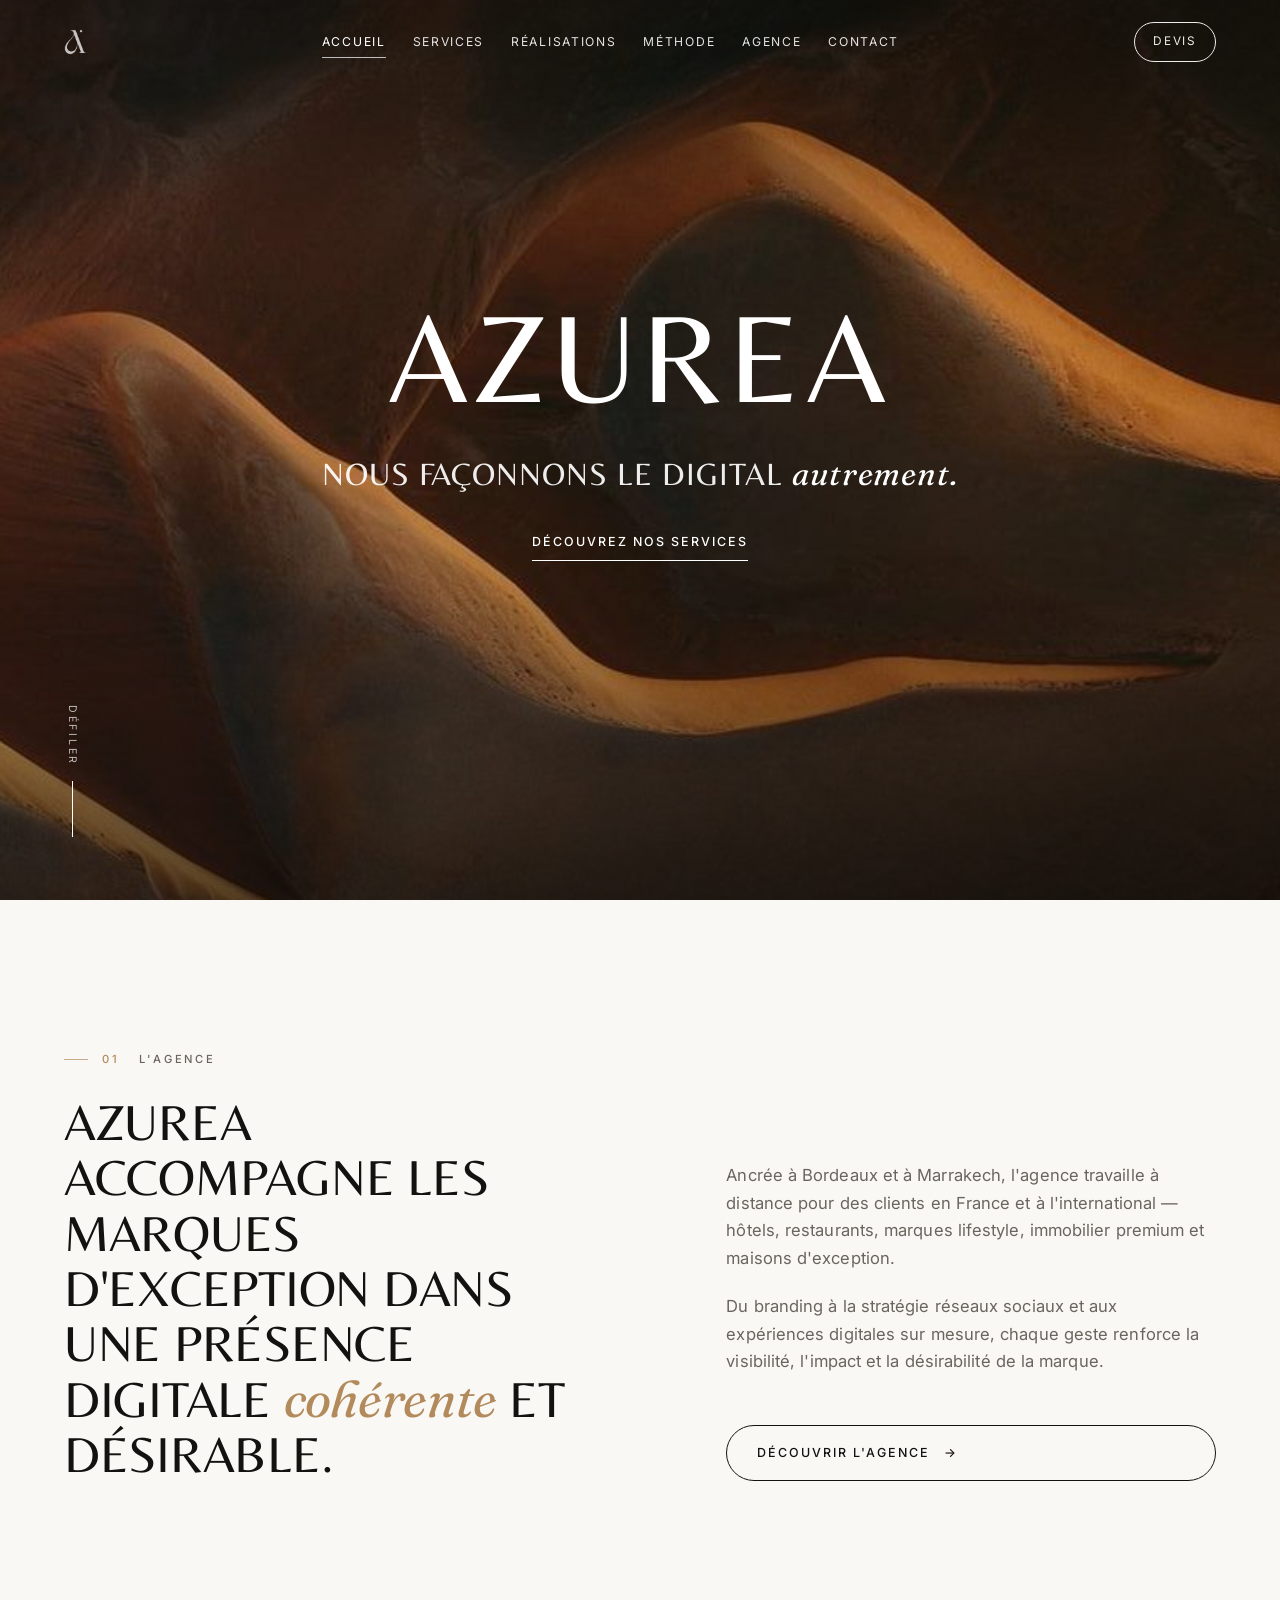
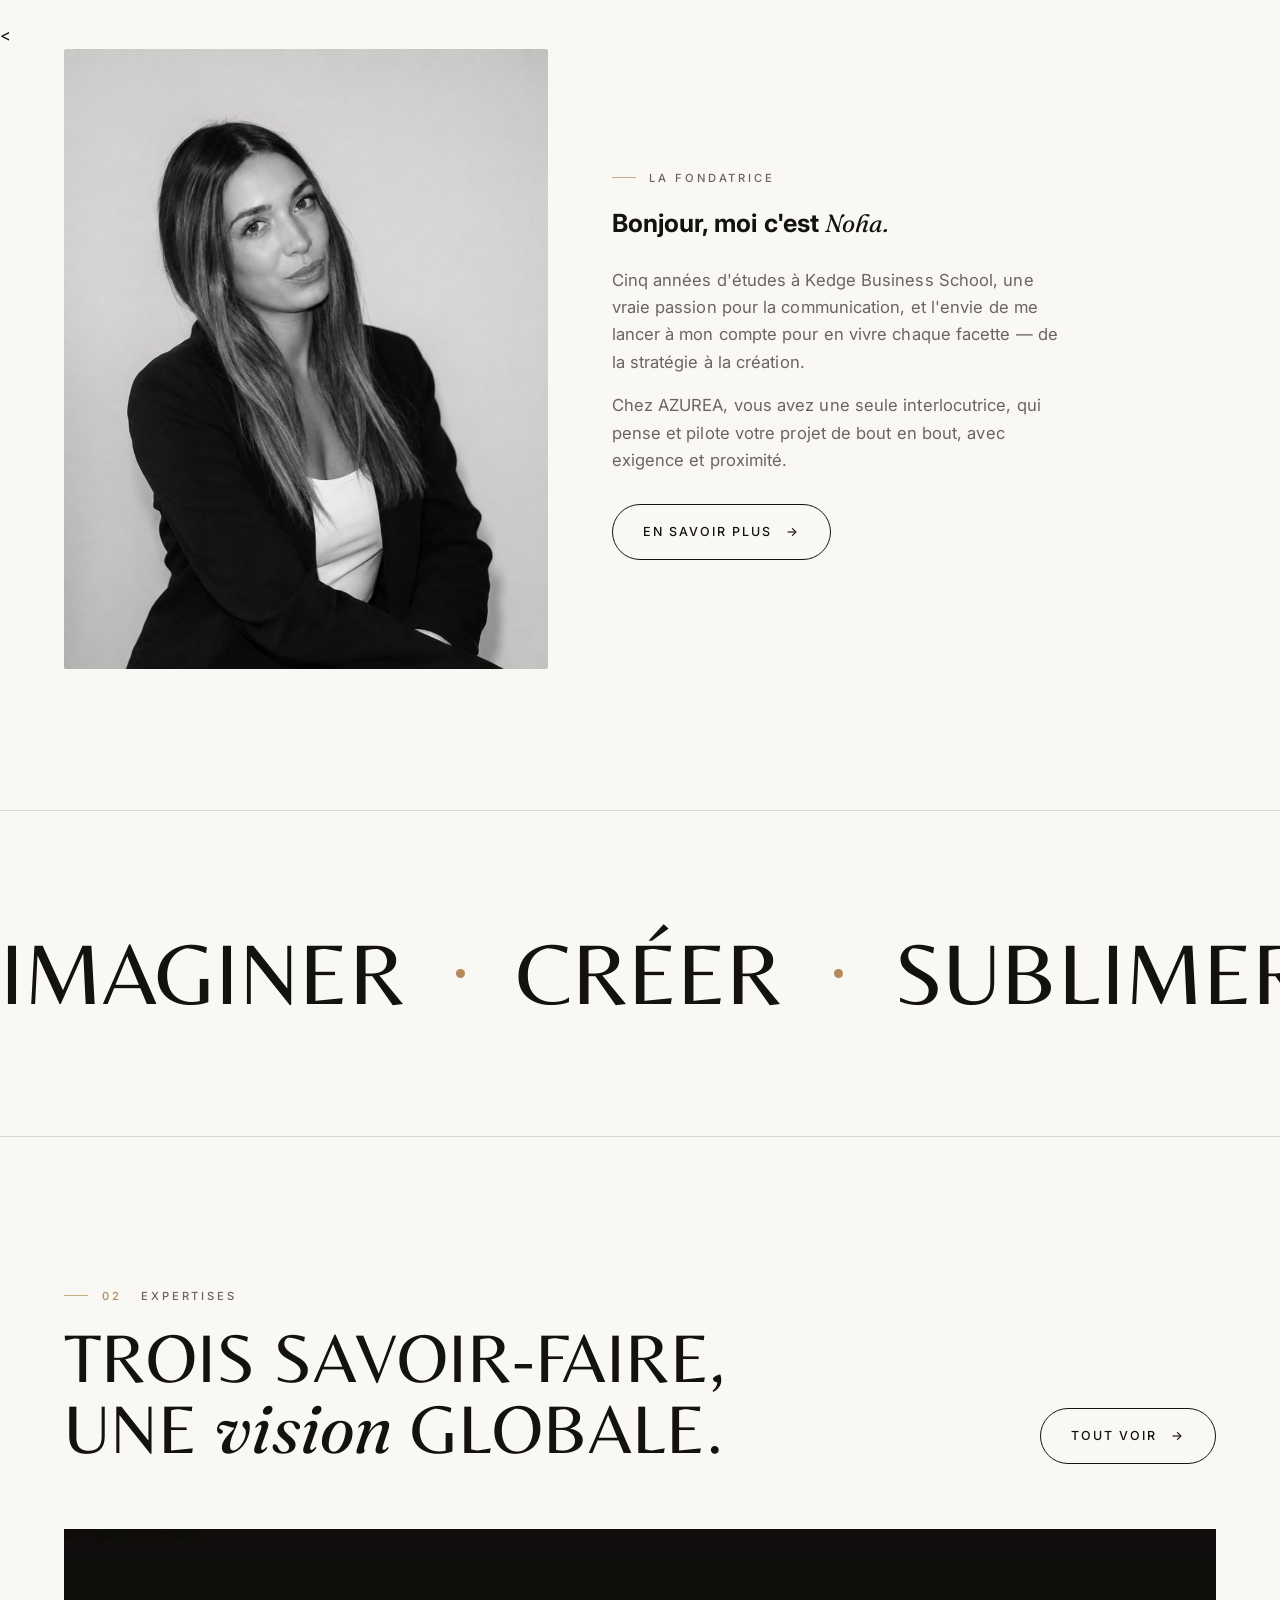
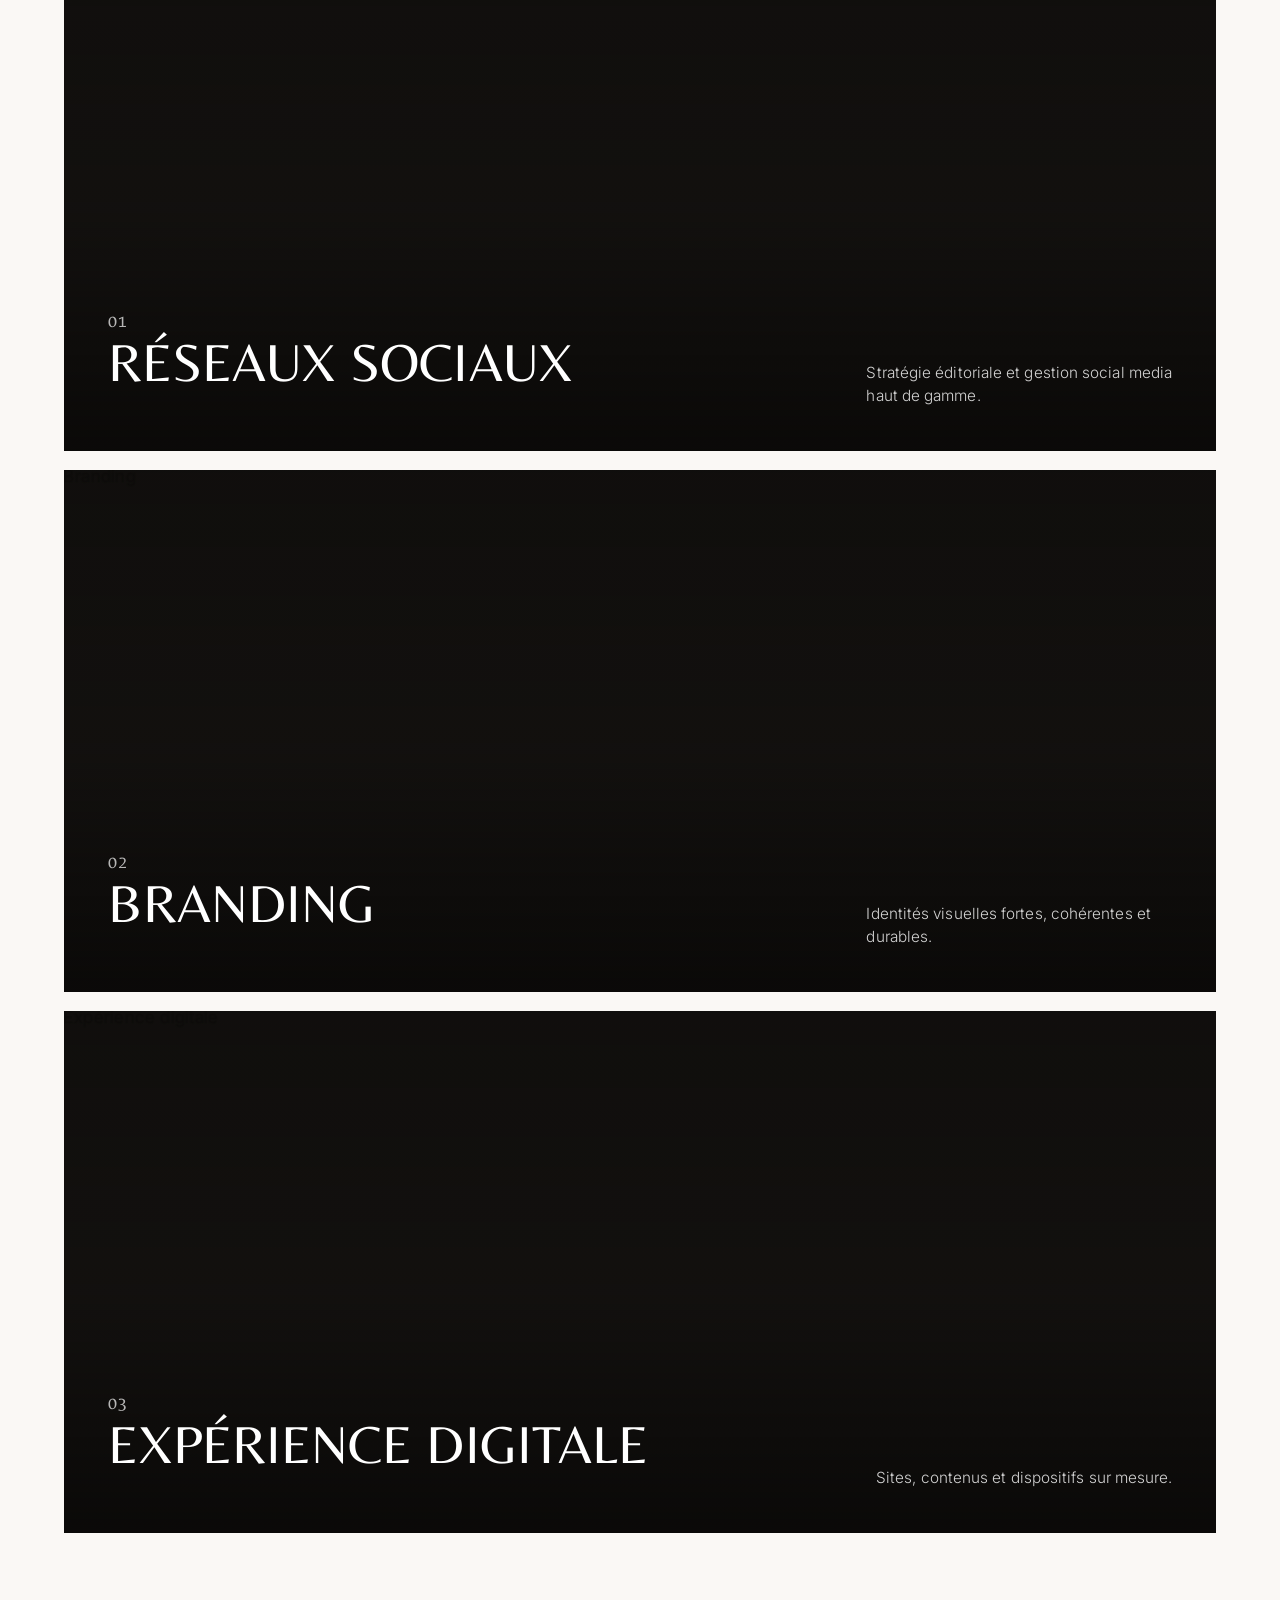
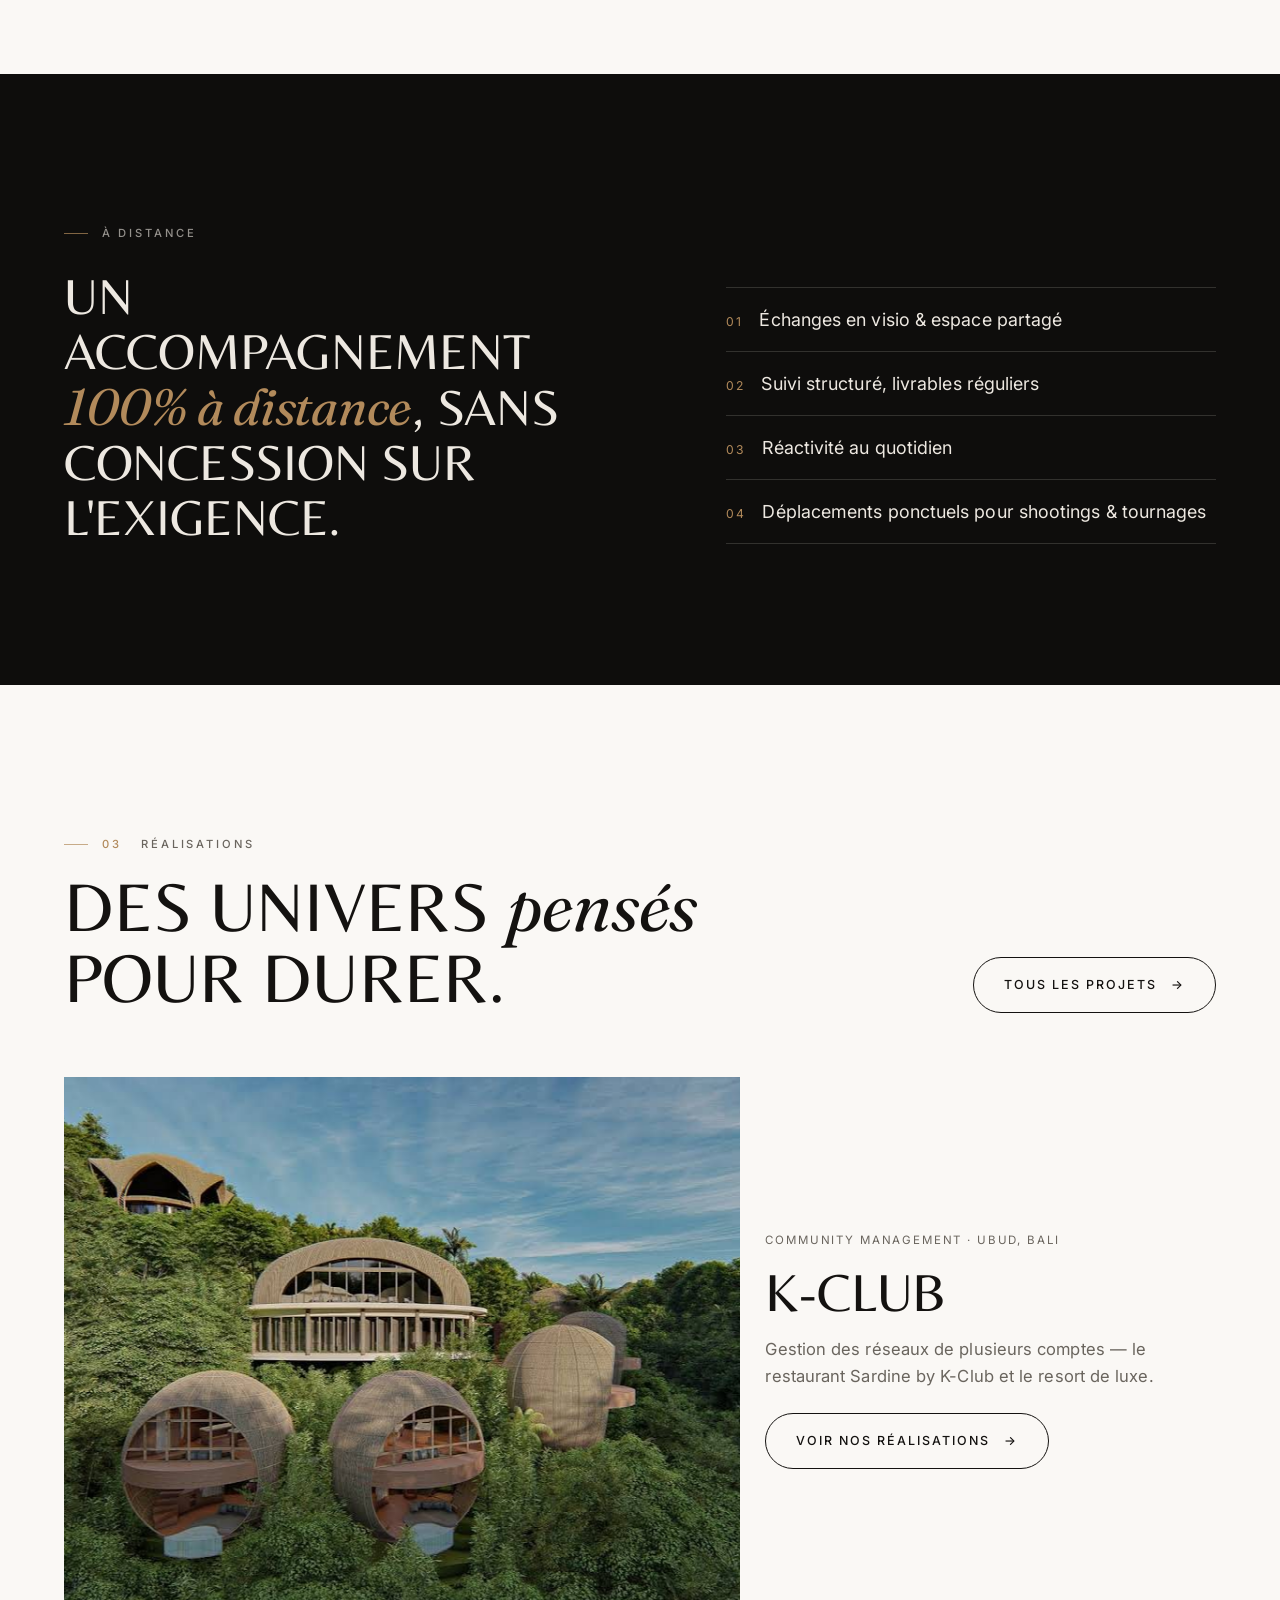
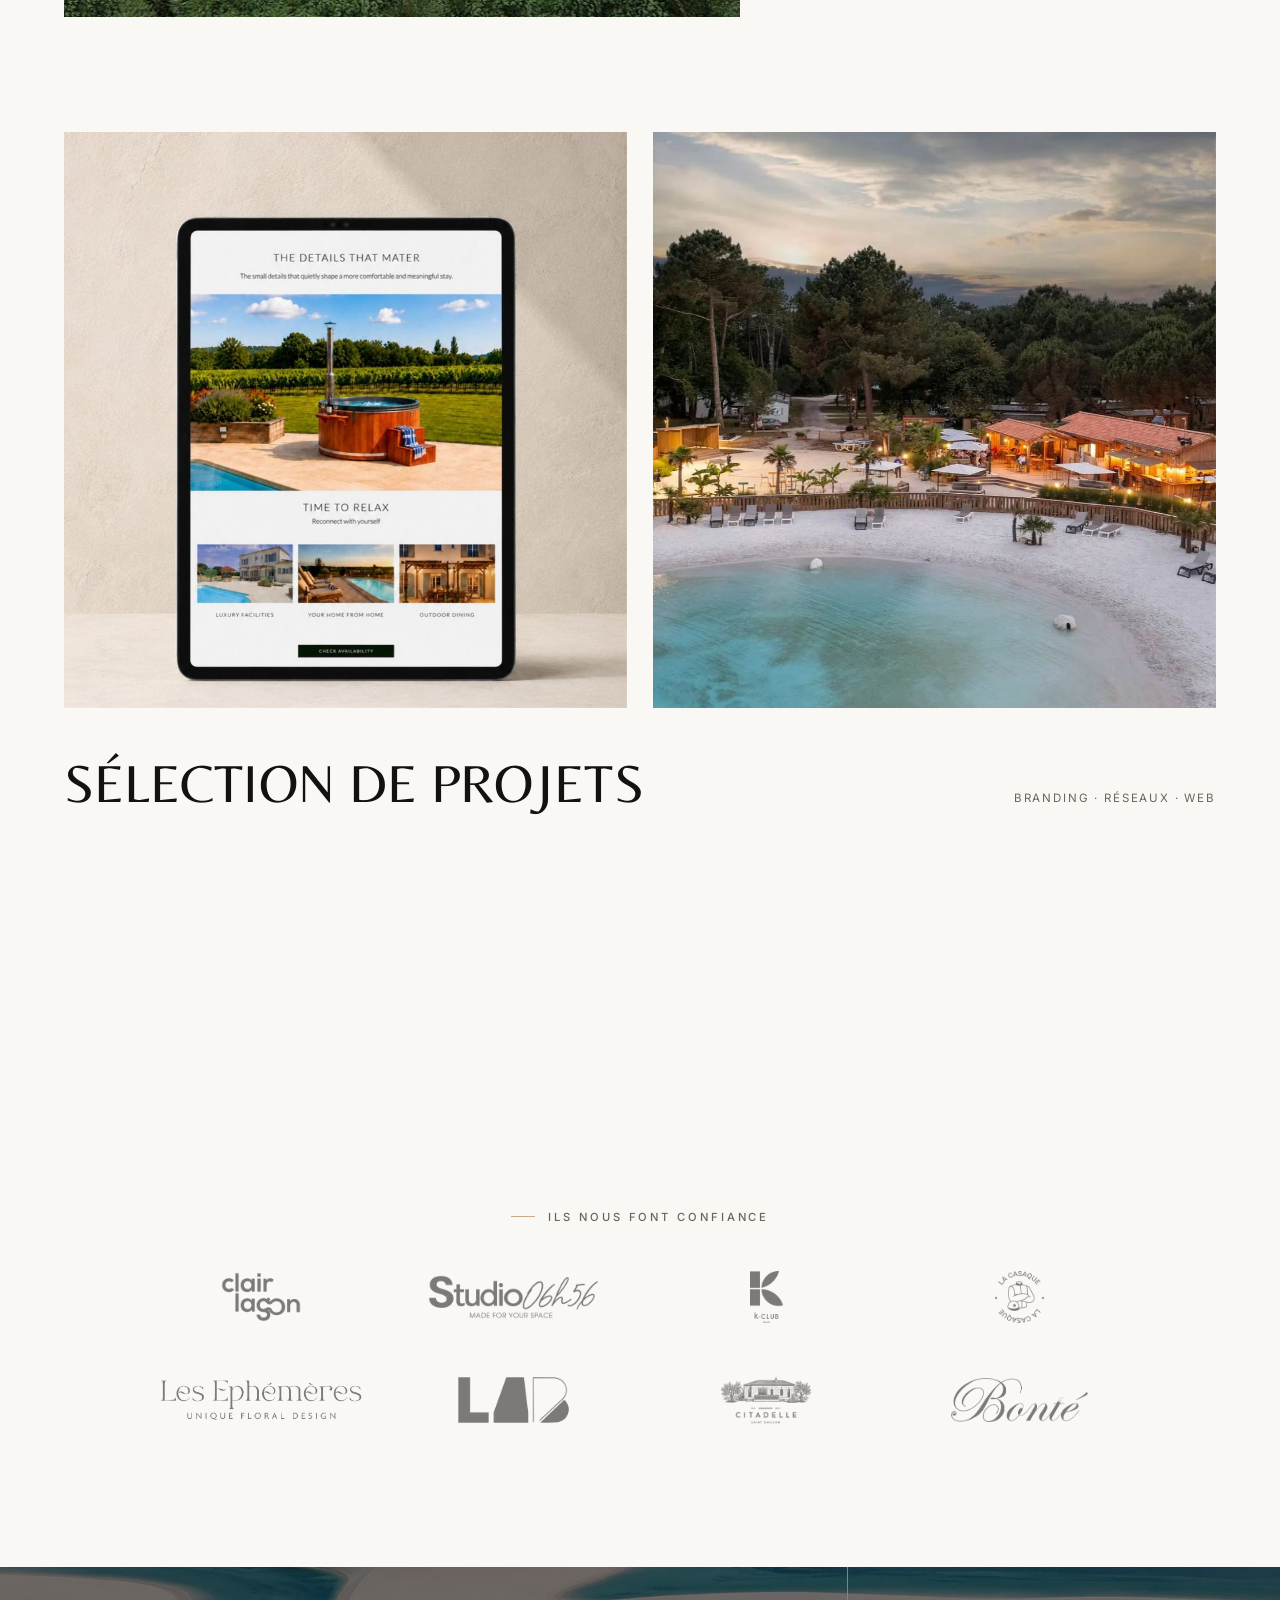
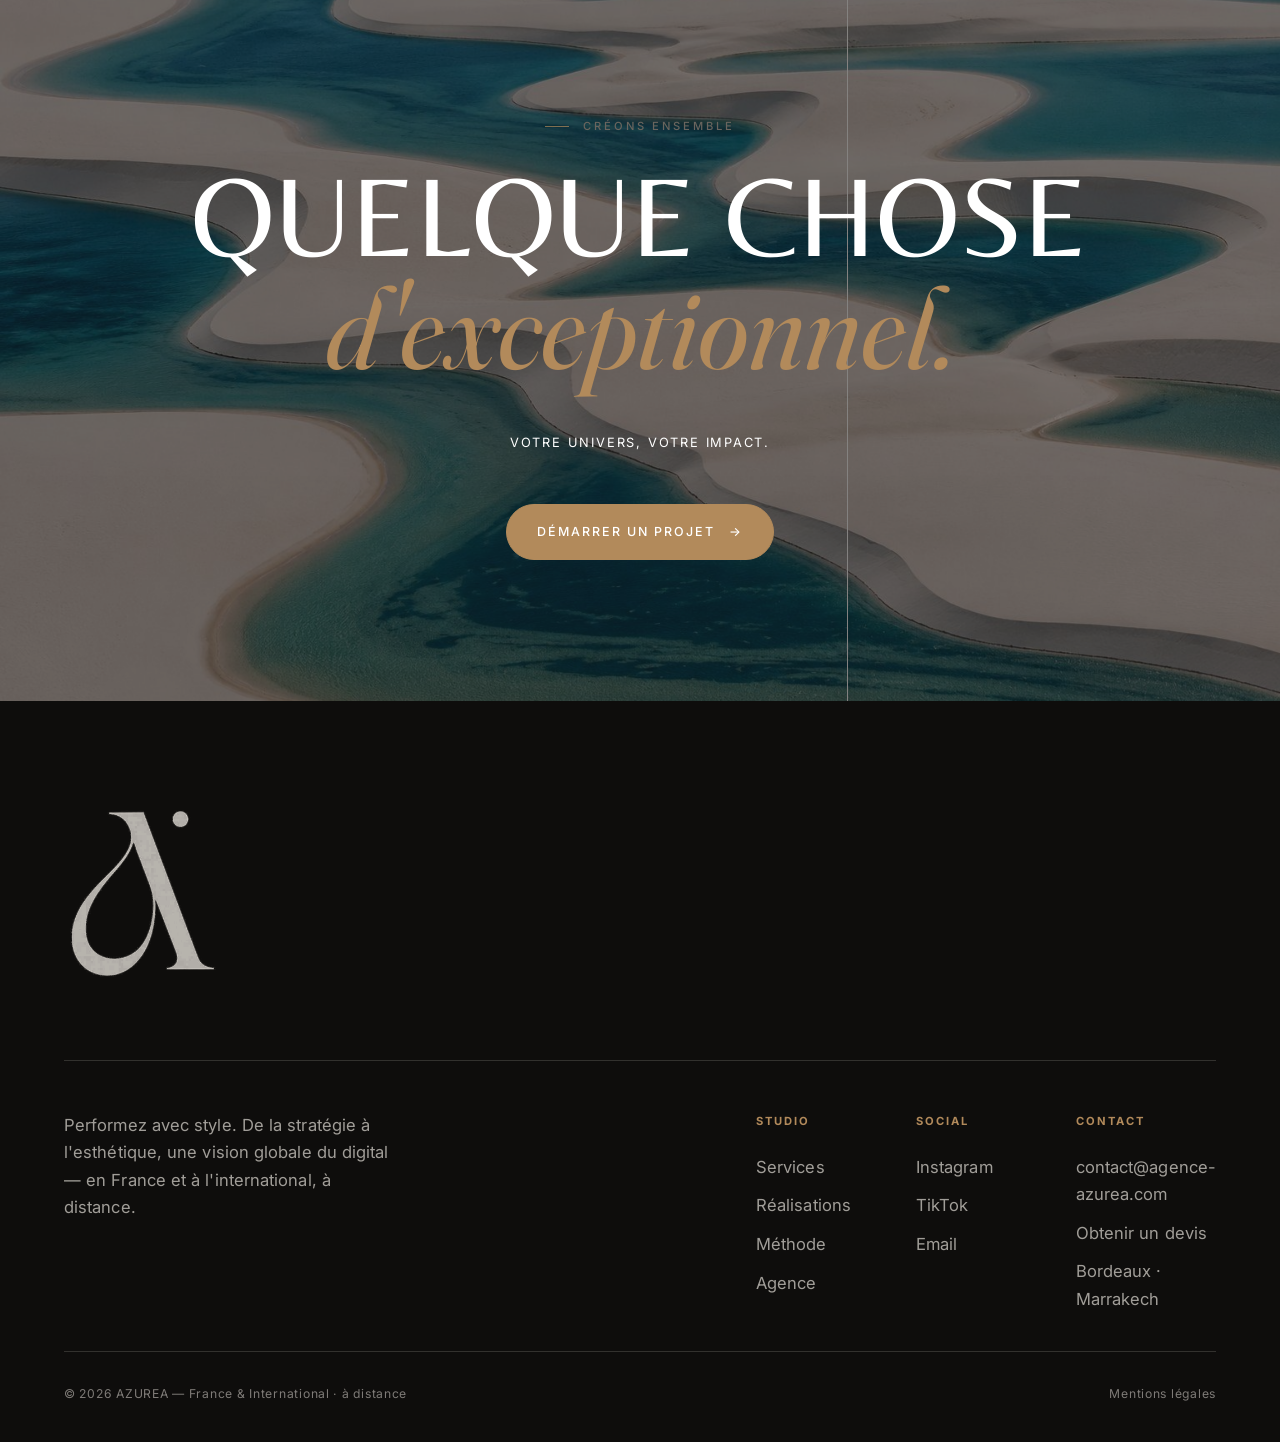
==== commit 5635f957: "index corrige : logos, tirets, sous-titre blanc" ====
--- a/index.html
+++ b/index.html
@@ -16,6 +16,16 @@
   <link rel="stylesheet" href="css/responsive.css" />
 
 <noscript><style>.route{display:block!important}.loader{display:none!important}.nav{background:var(--bg);color:var(--ink);border-bottom:1px solid var(--line)}</style></noscript>
+<style>
+/* Mur de logos harmonises */
+.logos.logos--marks{ display:grid !important; grid-template-columns:repeat(4,1fr) !important; align-items:center;
+  border:none !important; background:none !important; gap:clamp(2rem,4vw,4rem) clamp(1.5rem,4vw,3.5rem) !important;
+  max-width:960px; margin:2.8rem auto 0 !important; }
+.logos.logos--marks > div{ border:none !important; background:none !important; }
+.logos.logos--marks img{ width:100%; height:clamp(34px,5vw,52px); object-fit:contain; opacity:.55; transition:opacity .4s ease; }
+.logos.logos--marks img:hover{ opacity:1; }
+@media(max-width:760px){ .logos.logos--marks{ grid-template-columns:repeat(2,1fr) !important; gap:2.2rem !important; } }
+</style>
 </head>
 
 <body class="loading">
@@ -84,7 +94,7 @@
   <!-- Intro -->
   <section class="section container intro__grid">
     <div>
-      <span class="eyebrow" data-reveal><span class="idx">01</span>&nbsp;— L'agence</span>
+      <span class="eyebrow" data-reveal><span class="idx">01</span>&nbsp;L'agence</span>
       <p class="lead" data-split data-cms-html="home_intro.lead" style="margin-top:1.6rem">AZUREA accompagne les marques d'exception dans une présence digitale <em class="accent">cohérente</em> et désirable.</p>
     </div>
     <div class="intro__body" data-reveal-group>
@@ -121,7 +131,7 @@
   <!-- Expertises preview -->
   <section class="section container">
     <div class="sec-head">
-      <div><span class="eyebrow" data-reveal><span class="idx">02</span>&nbsp;— Expertises</span>
+      <div><span class="eyebrow" data-reveal><span class="idx">02</span>&nbsp;Expertises</span>
         <h2 data-split>Trois savoir-faire,<br />une <em>vision</em> globale.</h2></div>
       <a class="btn btn--ink" href="#/expertises" data-link data-magnetic data-reveal>Tout voir <span>→</span></a>
     </div>
@@ -165,7 +175,7 @@
   <!-- Réalisations preview -->
   <section class="section container">
     <div class="sec-head">
-      <div><span class="eyebrow" data-reveal><span class="idx">03</span>&nbsp;— Réalisations</span>
+      <div><span class="eyebrow" data-reveal><span class="idx">03</span>&nbsp;Réalisations</span>
         <h2 data-split>Des univers <em>pensés</em><br />pour durer.</h2></div>
       <a class="btn btn--ink" href="#/realisations" data-link data-magnetic data-reveal>Tous les projets <span>→</span></a>
     </div>
@@ -189,9 +199,15 @@
   <!-- Confiance -->
   <section class="section container">
     <span class="eyebrow center" data-reveal style="display:flex;justify-content:center">Ils nous font confiance</span>
-    <div class="logos" data-reveal style="margin-top:2.4rem">
-      <div>Château Picon</div><div>Maison Bonté</div><div>Clair Lagon</div><div>K-Club</div>
-      <div>La Casaque</div><div>LAB</div><div>Studio 06:56</div><div>Citadelle</div>
+    <div class="logos logos--marks" data-reveal style="margin-top:2.8rem">
+      <img src="assets/logos/clairlagon.png" alt="Clair Lagon" loading="lazy" />
+      <img src="assets/logos/studio.png" alt="Studio 06:56" loading="lazy" />
+      <img src="assets/logos/kclub.png" alt="K-Club" loading="lazy" />
+      <img src="assets/logos/lacasaque.png" alt="La Casaque" loading="lazy" />
+      <img src="assets/logos/ephemeres.png" alt="Les Éphémères" loading="lazy" />
+      <img src="assets/logos/lab.png" alt="LAB" loading="lazy" />
+      <img src="assets/logos/citadelle.png" alt="Citadelle" loading="lazy" />
+      <img src="assets/logos/bonte.png" alt="Maison Bonté" loading="lazy" />
     </div>
   </section>
 
@@ -199,7 +215,7 @@
   <section class="section cta cta--media"><div class="cta__bg bg-cover" data-zoom style="background-image:url(assets/images/lagons.jpg)"></div><div class="cta__scrim"></div><div class="container">
     <span class="eyebrow center" data-reveal>Créons ensemble</span>
     <h2 class="cta__title" data-split data-cms-html="cta_home.title" style="margin-top:1.6rem">Quelque chose <em>d'exceptionnel.</em></h2>
-    <p class="cta__sub" data-reveal data-cms="cta_home.sub">Votre univers, votre impact.</p>
+    <p class="cta__sub" data-reveal data-cms="cta_home.sub" style="color:#fff">Votre univers, votre impact.</p>
     <div data-reveal><a class="btn btn--fill" href="#/contact" data-link data-magnetic>Démarrer un projet <span>→</span></a></div>
   </div></section>
 </section>
@@ -275,6 +291,7 @@
       <div><div class="n">100<span class="accent">%</span></div><div class="l">À distance</div></div>
     </div>
   </section>
+  </section>
 
 
 <!-- ============================================================ RÉALISATIONS ============================================================ -->
@@ -295,7 +312,7 @@
       <button data-filter="branding">Branding</button>
       <button data-filter="social">Réseaux sociaux</button>
       <button data-filter="web">Web</button>
-      <button data-filter="contenu">Création de contenu</button>
+     <a class="filter-link" href="https://nohaguiraud.com/" target="_blank" rel="noopener">Création de contenu <span aria-hidden="true">↗</span></a>
     </div>
 
     <!-- ============================================================
@@ -307,7 +324,7 @@
     <div id="projectsList">
       <!-- K-Club -->
       <div class="proj proj--split" data-cat="social" data-reveal>
-        <a href="#/projet" data-link data-cursor="Voir le projet" class="proj__media"><img src="assets/images/kclub.jpg" alt="K-Club — Sardine, Bali" loading="lazy" data-zoom /></a>
+        <a href="#/projet/${slug}" data-link data-cursor="Voir le projet" class="proj__media"><img src="assets/images/kclub.jpg" alt="K-Club — Sardine, Bali" loading="lazy" data-zoom /></a>
         <div class="proj__side">
           <span class="proj__cat">Community management · Ubud, Bali</span>
           <h3 class="proj__title" style="margin-top:.8rem">K-Club</h3>
@@ -351,7 +368,7 @@
       </div>
     </div>
 
-    <div class="note" data-reveal><b>Réalisations réelles.</b> Chaque projet peut recevoir sa propre étude de cas détaillée — dis-moi lesquels tu veux développer en priorité.</div>
+    </div>
   </section>
 
   <!-- Social feed -->
@@ -378,9 +395,15 @@
   <!-- Confiance -->
   <section class="section container">
     <span class="eyebrow center" data-reveal style="display:flex;justify-content:center">Ils nous font confiance</span>
-    <div class="logos" data-reveal style="margin-top:2.4rem">
-      <div>Château Picon</div><div>Maison Bonté</div><div>Clair Lagon</div><div>K-Club</div>
-      <div>La Casaque</div><div>LAB</div><div>Studio 06:56</div><div>Citadelle</div>
+    <div class="logos logos--marks" data-reveal style="margin-top:2.8rem">
+      <img src="assets/logos/clairlagon.png" alt="Clair Lagon" loading="lazy" />
+      <img src="assets/logos/studio.png" alt="Studio 06:56" loading="lazy" />
+      <img src="assets/logos/kclub.png" alt="K-Club" loading="lazy" />
+      <img src="assets/logos/lacasaque.png" alt="La Casaque" loading="lazy" />
+      <img src="assets/logos/ephemeres.png" alt="Les Éphémères" loading="lazy" />
+      <img src="assets/logos/lab.png" alt="LAB" loading="lazy" />
+      <img src="assets/logos/citadelle.png" alt="Citadelle" loading="lazy" />
+      <img src="assets/logos/bonte.png" alt="Maison Bonté" loading="lazy" />
     </div>
   </section>
 </section>
@@ -486,6 +509,7 @@
       <div class="vtile"><img src="https://static.showit.co/800/JS9sXJ4ao9OFOCbVSkcQng/323843/706ddf38-a38d-41d9-8ede-67e678d78360-md.jpg" alt="" loading="lazy" /><span class="vtile__lab">En tournage</span></div>
     </div>
     <div class="note" data-reveal>J'aime travailler dans la proximité et la transparence. Chaque projet est une collaboration, et je m'y investis avec la même implication que s'il s'agissait du mien.</div>
+</section>
 
   <!-- Différenciateurs -->
   <section class="section container">
@@ -521,45 +545,29 @@
 <!-- ============================================================ PROJET (case study) ============================================================ -->
 <section class="route" data-route="projet">
   <div class="hero" style="height:clamp(440px,74vh,780px)">
-    <div class="hero__media"><div class="bg-cover bg-arch"></div></div>
+    <div class="hero__media"><div class="bg-cover bg-arch" id="pj-cover"></div></div>
     <div class="hero__scrim"></div>
     <div class="hero__inner container">
-      <span class="eyebrow hero__eyebrow" data-hero>Étude de cas · Saint-Émilion</span>
-      <h1 class="hero__title" data-hero-title style="font-size:clamp(2.8rem,8vw,6.4rem)"><span class="lm"><span>Citadelle</span></span></h1>
+      <span class="eyebrow hero__eyebrow" data-hero id="pj-eyebrow">Étude de cas</span>
+      <h1 class="hero__title" data-hero-title style="font-size:clamp(2.8rem,8vw,6.4rem)"><span class="lm"><span id="pj-title">Projet</span></span></h1>
     </div>
   </div>
-
   <section class="section container">
     <div class="stats" data-reveal-group>
-      <div><div class="l" style="color:var(--accent);text-transform:uppercase;letter-spacing:.14em;font-size:.7rem">Client</div><div style="margin-top:.4rem">Citadelle</div></div>
-      <div><div class="l" style="color:var(--accent);text-transform:uppercase;letter-spacing:.14em;font-size:.7rem">Secteur</div><div style="margin-top:.4rem">Vin · Saint-Émilion</div></div>
-      <div><div class="l" style="color:var(--accent);text-transform:uppercase;letter-spacing:.14em;font-size:.7rem">Année</div><div style="margin-top:.4rem">2024</div></div>
-      <div><div class="l" style="color:var(--accent);text-transform:uppercase;letter-spacing:.14em;font-size:.7rem">Prestations</div><div style="margin-top:.4rem">Branding · Réseaux · Print</div></div>
-    </div>
-    <p class="lead" data-split style="margin-top:clamp(3rem,6vw,5rem)">Donner à une maison viticole une identité à la hauteur de son <em>terroir.</em></p>
-  </section>
-
-  <section class="section container" style="padding-top:0">
-    <div class="proj proj--duo">
-      <div class="proj__media proj--tall"><div class="bg-cover bg-cittag" data-zoom></div></div>
-      <div class="proj__media proj--tall"><div class="bg-cover bg-citx" data-zoom></div></div>
-    </div>
-    <div style="max-width:640px;margin:clamp(1rem,2vw,2rem) auto 0">
-      <div class="proj__media" style="aspect-ratio:826/1100"><div class="bg-cover bg-citgrid" data-zoom></div></div>
-    </div>
-  </section>
-
-  <section class="section dark"><div class="container stats" data-reveal-group>
-    <div><div class="n">+<span class="accent">180</span>%</div><div class="l">Engagement social</div></div>
-    <div><div class="n">×<span class="accent">3</span></div><div class="l">Croissance audience</div></div>
-    <div><div class="n"><span class="accent">4</span>–8</div><div class="l">Semaines de production</div></div>
-    <div><div class="n">100<span class="accent">%</span></div><div class="l">Cohérence de marque</div></div>
-  </div></section>
-
+      <div><div class="l" style="color:var(--accent);text-transform:uppercase;letter-spacing:.14em;font-size:.7rem">Client</div><div style="margin-top:.4rem" id="pj-client">—</div></div>
+      <div><div class="l" style="color:var(--accent);text-transform:uppercase;letter-spacing:.14em;font-size:.7rem">Secteur</div><div style="margin-top:.4rem" id="pj-secteur">—</div></div>
+      <div><div class="l" style="color:var(--accent);text-transform:uppercase;letter-spacing:.14em;font-size:.7rem">Année</div><div style="margin-top:.4rem" id="pj-annee">—</div></div>
+      <div><div class="l" style="color:var(--accent);text-transform:uppercase;letter-spacing:.14em;font-size:.7rem">Prestations</div><div style="margin-top:.4rem" id="pj-prestations">—</div></div>
+    </div>
+    <p class="lead" data-split style="margin-top:clamp(3rem,6vw,5rem)" id="pj-lead">—</p>
+  </section>
+  <section class="section container" style="padding-top:0" id="pj-gallery-wrap">
+    <div class="proj proj--duo" id="pj-gallery"></div>
+  </section>
+  <section class="section dark" id="pj-stats-wrap"><div class="container stats" data-reveal-group id="pj-stats"></div></section>
   <section class="section container" style="text-align:center">
-    <p class="pullquote" data-split style="margin:0 auto">« AZUREA a compris notre lieu <em>avant</em> de le photographier. »</p>
-    <p class="quote-author" data-reveal style="margin-top:1.6rem">Maison Citadelle — Saint-Émilion</p>
-    <div class="note" data-reveal style="max-width:640px;margin-inline:auto;text-align:left"><b>Exemple réel — CITADELLE.</b> Ce format d'étude de cas se duplique pour chaque nouveau client (visuels, chiffres, témoignage).</div>
+    <p class="pullquote" data-split style="margin:0 auto" id="pj-quote"></p>
+    <p class="quote-author" data-reveal style="margin-top:1.6rem" id="pj-author"></p>
     <div style="margin-top:2.5rem" data-reveal><a class="btn btn--ink" href="#/realisations" data-link data-magnetic>Toutes les réalisations <span>→</span></a></div>
   </section>
 </section>
@@ -614,7 +622,6 @@
 <!-- Contenu dynamique (Supabase) -->
 <script src="js/supabase-config.js" defer></script>
 <script src="js/cms.js" defer></script>
-
 <script src="https://cdnjs.cloudflare.com/ajax/libs/gsap/3.12.5/gsap.min.js" defer></script>
 <script src="https://cdnjs.cloudflare.com/ajax/libs/gsap/3.12.5/ScrollTrigger.min.js" defer></script>
 <script src="https://unpkg.com/lenis@1.1.14/dist/lenis.min.js" defer></script>
@@ -626,3 +633,4 @@
 <script src="js/main.js" defer></script>
 </body>
 </html>
+
--- a/css/style.css
+++ b/css/style.css
@@ -648,3 +648,177 @@
 .delays > div:hover{ background:var(--bg-2); }
 .delays > div:hover .d-lab::before{ width:56px; }
 @media(min-width:760px){ .delays{ grid-template-columns:1fr 1fr 1fr; } }
+.btn-contenu{ display:inline-flex; align-items:center; gap:.4rem; text-decoration:none;
+  color:var(--muted); border:1px solid var(--line); border-radius:100px;
+  padding:.55rem 1.2rem; font-size:.8rem; letter-spacing:.06em; transition:.3s; }
+.btn-contenu:hover{ border-color:var(--accent); color:var(--ink); }
+.btn-contenu span{ color:var(--accent); }
+/* Page projet — description à taille raisonnable */
+#pj-lead{ font-size:clamp(1.1rem,2.2vw,1.5rem); line-height:1.5; max-width:70ch; }
+
+/* ===== Page projet — mise en forme du contexte ===== */
+#pj-lead{
+  font-family: var(--sans);
+  font-size: clamp(1.05rem, 1.6vw, 1.35rem);
+  line-height: 1.7;
+  letter-spacing: 0;
+  text-transform: none;
+  font-weight: 400;
+  color: var(--ink);
+  max-width: 68ch;
+  margin-left: 0;
+  margin-right: auto;
+}
+/* ===== Page projet — contexte lisible (corrige le texte géant) ===== */
+.route[data-route="projet"] #pj-lead,
+#pj-lead{
+  font-family: var(--sans) !important;
+  font-size: clamp(1.05rem, 1.5vw, 1.3rem) !important;
+  line-height: 1.7 !important;
+  letter-spacing: 0 !important;
+  text-transform: none !important;
+  font-weight: 400 !important;
+  color: var(--ink) !important;
+  max-width: 70ch !important;
+  margin: clamp(2rem,4vw,3rem) auto 0 !important;
+  text-align: left !important;
+}
+/* ===== PAGE PROJET — présentation centrée & premium ===== */
+
+/* Le contexte : centré, lisible, respirant */
+.route[data-route="projet"] #pj-lead,
+#pj-lead{
+  font-family: var(--sans) !important;
+  font-size: clamp(1.1rem, 1.5vw, 1.35rem) !important;
+  line-height: 1.75 !important;
+  letter-spacing: 0 !important;
+  text-transform: none !important;
+  font-weight: 400 !important;
+  color: var(--ink) !important;
+  max-width: 64ch !important;
+  margin: clamp(2.5rem,5vw,4rem) auto 0 !important;
+  text-align: center !important;
+}
+
+/* Bloc infos client (Client/Secteur/Année/Prestations) : centré */
+.route[data-route="projet"] .stats{
+  text-align: center;
+  justify-items: center;
+}
+
+/* Bande de chiffres sombre : centrée */
+.route[data-route="projet"] .section.dark .stats{
+  text-align: center;
+  justify-items: center;
+}
+.route[data-route="projet"] .section.dark .n{ text-align: center; }
+.route[data-route="projet"] .section.dark .l{ text-align: center; }
+
+/* L'avis client : plus grand, plus aéré, vraiment mis en valeur */
+.route[data-route="projet"] .pullquote{
+  max-width: 22ch !important;
+  margin: 0 auto !important;
+  text-align: center !important;
+}
+.route[data-route="projet"] .quote-author{
+  text-align: center !important;
+  letter-spacing: .14em;
+  text-transform: uppercase;
+  font-size: .75rem;
+  color: var(--muted);
+}
+
+/* ===== Avis client — présentation premium ===== */
+.route[data-route="projet"] #pj-quote{
+  position: relative;
+  max-width: 26ch !important;
+  margin: 0 auto !important;
+  text-align: center !important;
+  font-size: clamp(1.6rem, 3.4vw, 2.6rem) !important;
+  line-height: 1.4 !important;
+}
+.route[data-route="projet"] #pj-quote::before{
+  content: "\201C";
+  display: block;
+  font-family: var(--display);
+  font-size: 4.5rem;
+  color: var(--accent);
+  line-height: .4;
+  margin-bottom: 1.8rem;
+}
+.route[data-route="projet"] #pj-author{
+  text-align: center !important;
+  margin-top: 2.2rem !important;
+  letter-spacing: .18em;
+  text-transform: uppercase;
+  font-size: .72rem;
+  color: var(--muted);
+  position: relative;
+  padding-top: 1.8rem;
+}
+.route[data-route="projet"] #pj-author::before{
+  content: "";
+  position: absolute;
+  top: 0; left: 50%;
+  transform: translateX(-50%);
+  width: 44px; height: 1px;
+  background: var(--accent);
+}
+
+/* ===== Galerie page projet — images entières, non rognées ===== */
+.route[data-route="projet"] #pj-gallery{
+  grid-template-columns: 1fr 1fr;
+  align-items: start;
+}
+.route[data-route="projet"] #pj-gallery .proj__media{
+  height: auto !important;
+  aspect-ratio: auto !important;
+  overflow: visible;
+}
+.route[data-route="projet"] #pj-gallery .bg-cover{
+  position: relative !important;
+  inset: auto !important;
+  width: 100%;
+  height: auto !important;
+  background: none !important;
+}
+
+/* ===== Galerie page projet — médias entiers (non rognés) ===== */
+.route[data-route="projet"] #pj-gallery{
+  display: grid;
+  grid-template-columns: 1fr 1fr;
+  gap: clamp(1rem,2vw,2rem);
+  align-items: start;
+}
+.route[data-route="projet"] #pj-gallery .pj-media img,
+.route[data-route="projet"] #pj-gallery .pj-media video{
+  width: 100%;
+  height: auto;
+  display: block;
+  border-radius: 2px;
+}
+@media(max-width:700px){
+  .route[data-route="projet"] #pj-gallery{ grid-template-columns: 1fr; }
+}
+/* Vidéo YouTube dans la galerie projet */
+.route[data-route="projet"] #pj-gallery .pj-media--video{
+  position: relative;
+  width: 100%;
+  aspect-ratio: 16 / 9;
+  grid-column: 1 / -1;
+}
+.route[data-route="projet"] #pj-gallery .pj-media--video iframe{
+  position: absolute;
+  inset: 0;
+  width: 100%;
+  height: 100%;
+  border: 0;
+  border-radius: 2px;
+}
+/* ===== Mur de logos harmonisés ===== */
+.logos--marks{ display:grid; grid-template-columns:repeat(4,1fr); align-items:center;
+  gap:clamp(2rem,4vw,4rem) clamp(1.5rem,4vw,3.5rem); margin-left:auto; margin-right:auto; max-width:960px; }
+.logos--marks img{ width:100%; height:clamp(34px,5vw,52px); object-fit:contain;
+  opacity:.55; transition:opacity .4s var(--ease,ease); }
+.logos--marks img:hover{ opacity:1; }
+@media(max-width:760px){ .logos--marks{ grid-template-columns:repeat(2,1fr); gap:2.2rem; } }
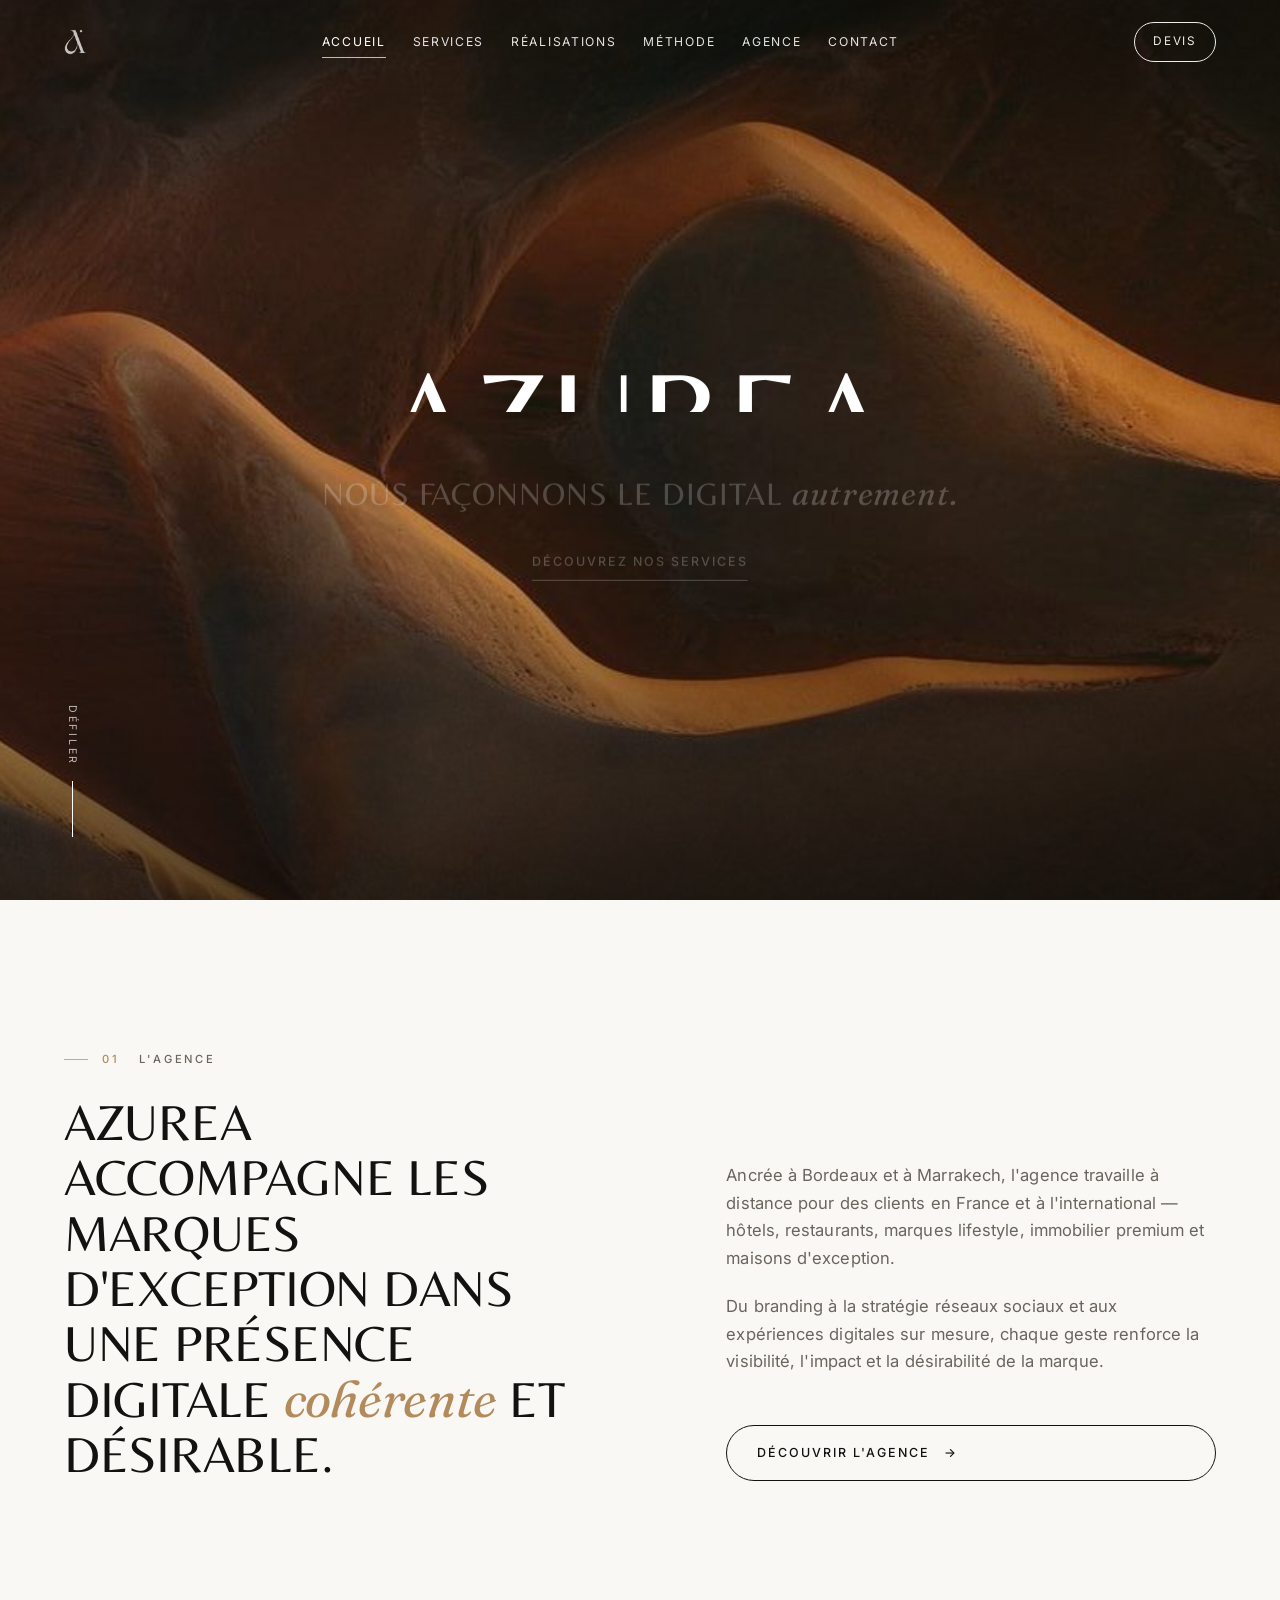
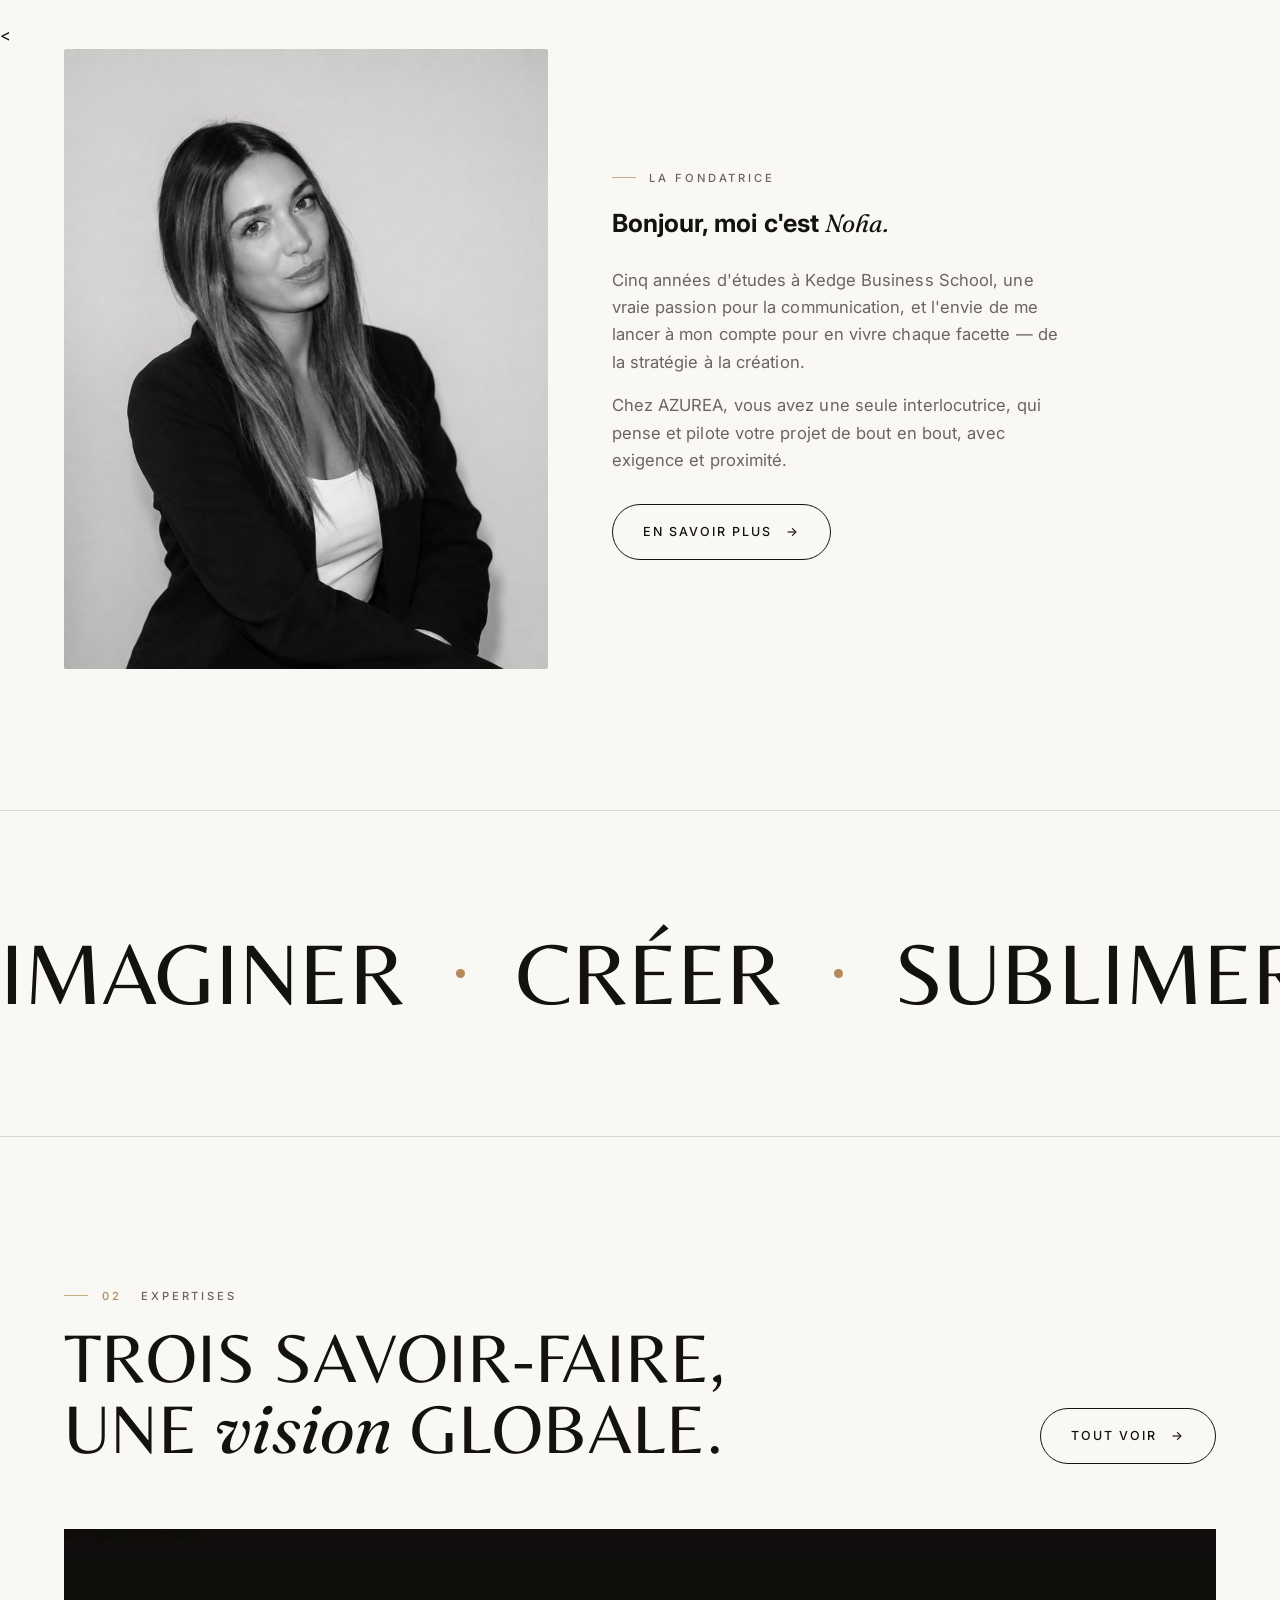
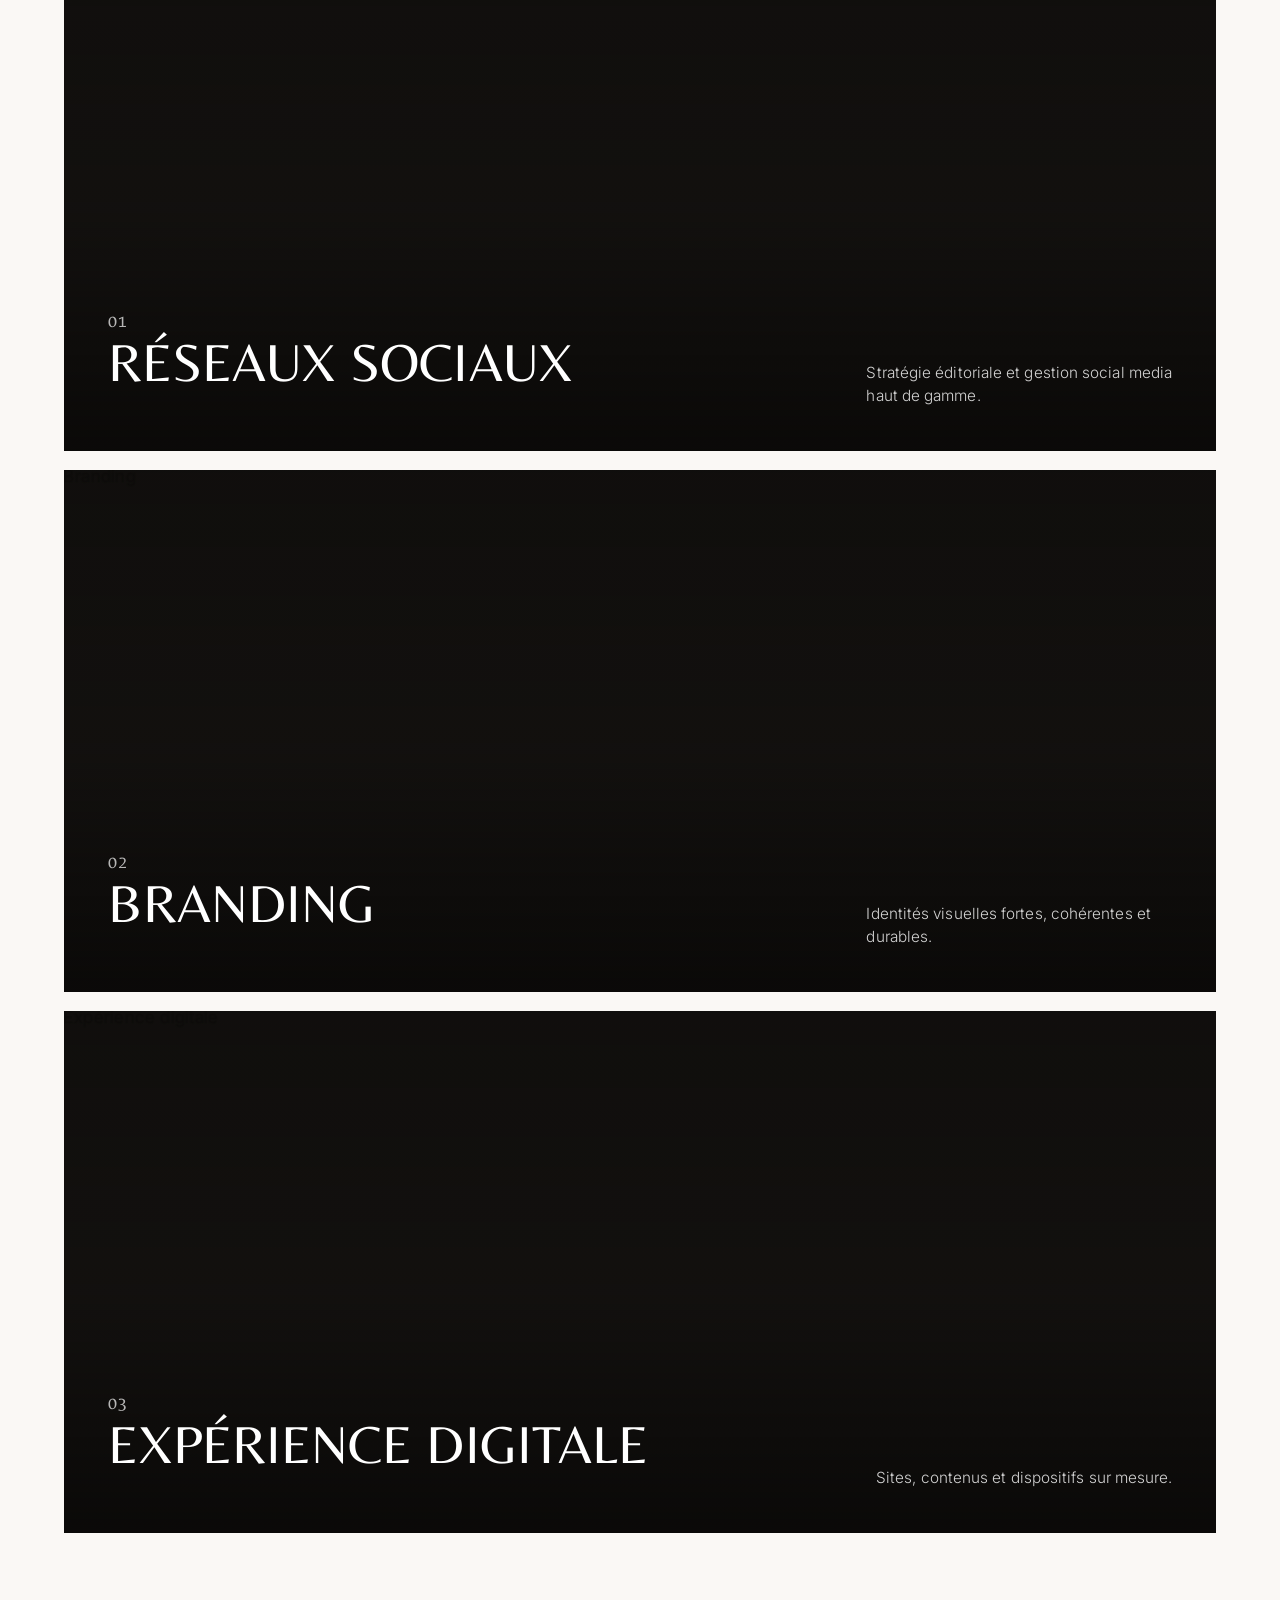
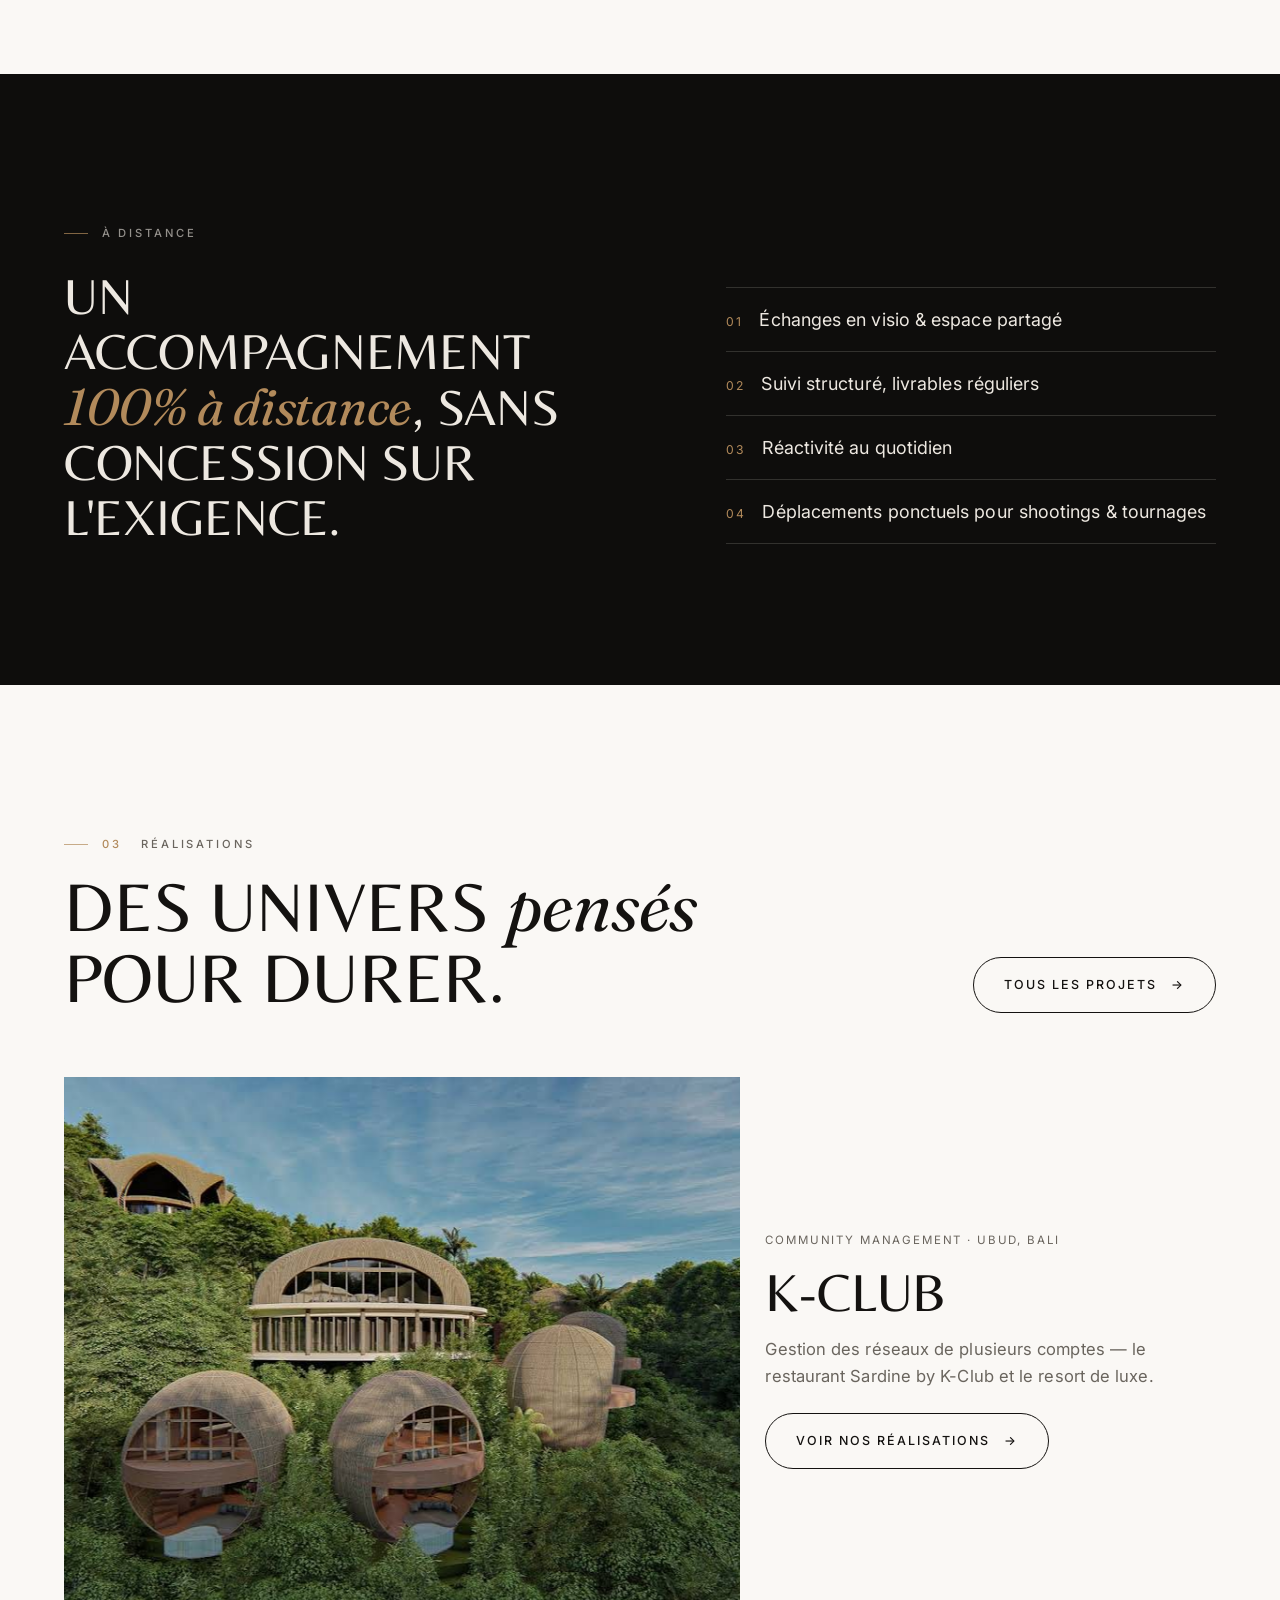
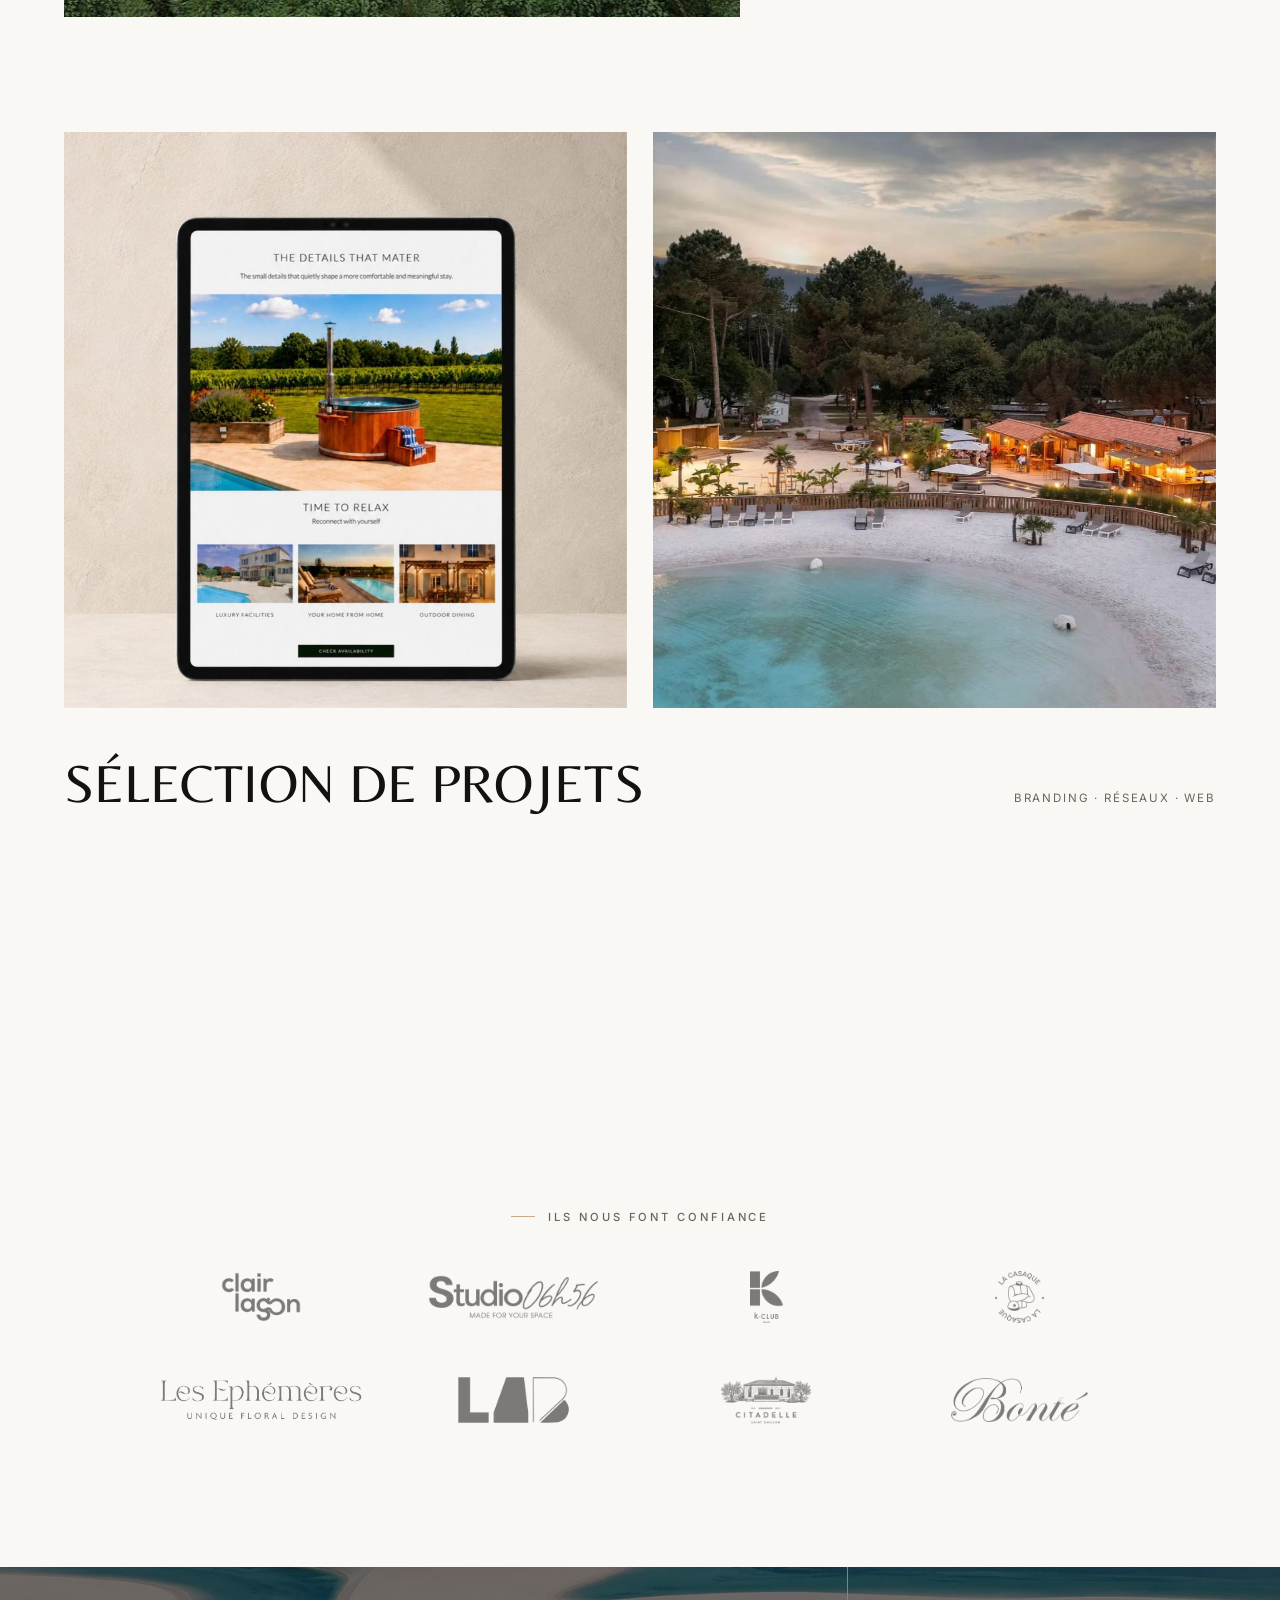
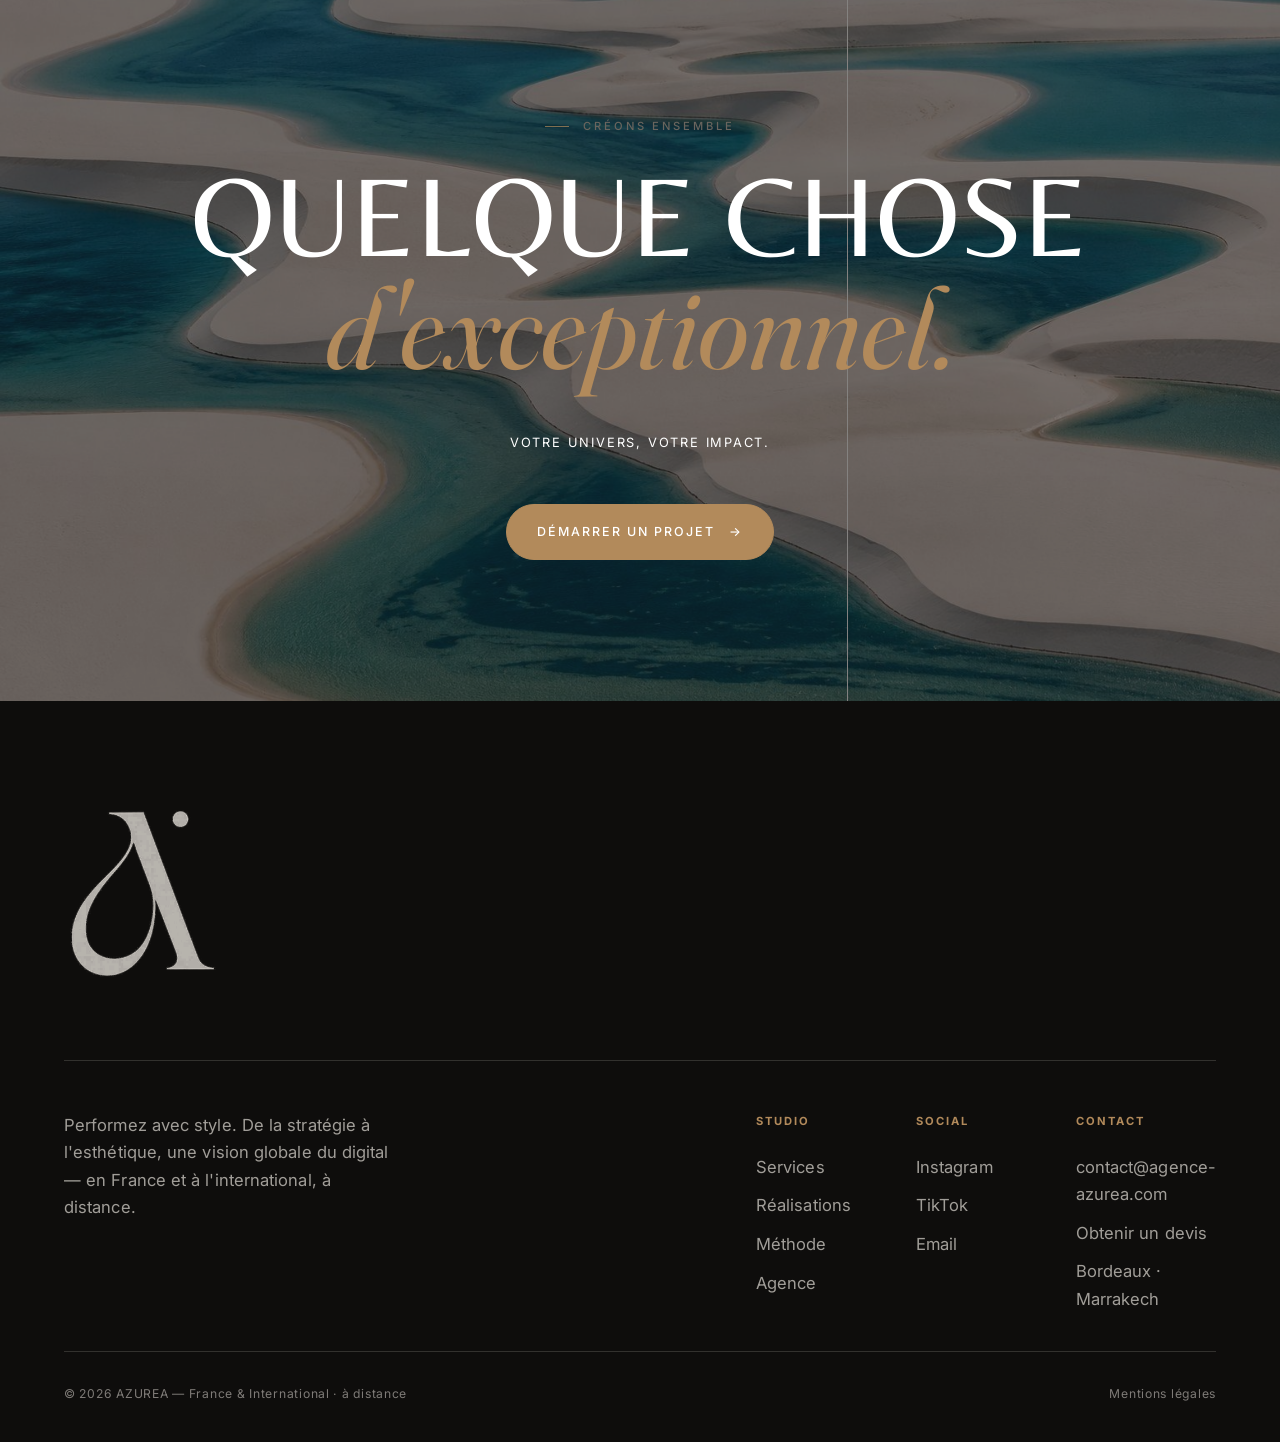
==== commit 58e82574: "SEO : vraies URLs (History API) + meta par page, sitemap, robots, donnees structurees - Routage conv" ====
--- a/index.html
+++ b/index.html
@@ -6,6 +6,21 @@
 <title>AZUREA — Agence de communication digitale premium</title>
 <link rel="icon" href="favicon/favicon.png" />
 <meta name="description" content="AZUREA, agence de communication digitale premium. Branding, réseaux sociaux et expériences digitales pour les maisons d'exception — France & International, à distance." />
+<link rel="canonical" href="https://agence-azurea.netlify.app/" />
+<meta name="robots" content="index, follow, max-image-preview:large" />
+<meta name="author" content="AZUREA — Noha Guiraud" />
+<meta name="theme-color" content="#FAF8F5" />
+<meta property="og:type" content="website" />
+<meta property="og:site_name" content="AZUREA" />
+<meta property="og:locale" content="fr_FR" />
+<meta property="og:title" content="AZUREA — Agence de communication digitale premium" />
+<meta property="og:description" content="Branding, réseaux sociaux, sites web et création de contenu pour les marques et maisons d'exception. France & International, à distance." />
+<meta property="og:url" content="https://agence-azurea.netlify.app/" />
+<meta property="og:image" content="https://agence-azurea.netlify.app/assets/images/services-hero.jpg" />
+<meta name="twitter:card" content="summary_large_image" />
+<meta name="twitter:title" content="AZUREA — Agence de communication digitale premium" />
+<meta name="twitter:description" content="Branding, réseaux sociaux, sites web et création de contenu pour les marques et maisons d'exception." />
+<meta name="twitter:image" content="https://agence-azurea.netlify.app/assets/images/services-hero.jpg" />
 
 <link rel="preconnect" href="https://fonts.googleapis.com" />
 <link rel="preconnect" href="https://fonts.gstatic.com" crossorigin />
@@ -26,6 +41,28 @@
 .logos.logos--marks img:hover{ opacity:1; }
 @media(max-width:760px){ .logos.logos--marks{ grid-template-columns:repeat(2,1fr) !important; gap:2.2rem !important; } }
 </style>
+<script type="application/ld+json">
+{
+  "@context": "https://schema.org",
+  "@type": "ProfessionalService",
+  "name": "AZUREA",
+  "description": "Agence de communication digitale premium : branding, réseaux sociaux, création de contenu et sites web pour les marques et maisons d'exception.",
+  "url": "https://agence-azurea.netlify.app/",
+  "image": "https://agence-azurea.netlify.app/assets/images/services-hero.jpg",
+  "priceRange": "€€€",
+  "founder": { "@type": "Person", "name": "Noha Guiraud" },
+  "areaServed": ["France", "International"],
+  "address": [
+    { "@type": "PostalAddress", "addressLocality": "Bordeaux", "addressCountry": "FR" },
+    { "@type": "PostalAddress", "addressLocality": "Marrakech", "addressCountry": "MA" }
+  ],
+  "sameAs": [
+    "https://instagram.com/azurea.fr",
+    "https://www.tiktok.com/@azureaagency"
+  ],
+  "knowsAbout": ["Branding", "Réseaux sociaux", "Création de contenu", "Sites web", "Direction artistique", "Publicité en ligne"]
+}
+</script>
 </head>
 
 <body class="loading">
@@ -42,14 +79,14 @@
 
 <!-- ===================== NAV ===================== -->
 <header class="nav" id="nav">
-  <a href="#/" class="brand" data-link aria-label="AZUREA — accueil"><span class="logo"></span></a>
+  <a href="/" class="brand" data-link aria-label="AZUREA — accueil"><span class="logo"></span></a>
   <nav class="nav__links" aria-label="Navigation principale">
-    <a href="#/" data-link data-route-link="accueil">Accueil</a>
-    <a href="#/expertises" data-link data-route-link="expertises">Services</a>
-    <a href="#/realisations" data-link data-route-link="realisations">Réalisations</a>
-    <a href="#/methode" data-link data-route-link="methode">Méthode</a>
-    <a href="#/agence" data-link data-route-link="agence">Agence</a>
-    <a href="#/contact" data-link data-route-link="contact">Contact</a>
+    <a href="/" data-link data-route-link="accueil">Accueil</a>
+    <a href="/expertises" data-link data-route-link="expertises">Services</a>
+    <a href="/realisations" data-link data-route-link="realisations">Réalisations</a>
+    <a href="/methode" data-link data-route-link="methode">Méthode</a>
+    <a href="/agence" data-link data-route-link="agence">Agence</a>
+    <a href="/contact" data-link data-route-link="contact">Contact</a>
   </nav>
   <a class="nav__cta" href="https://tally.so/r/nP7PR0" data-cms-href="settings.devis" target="_blank" rel="noopener">Devis</a>
   <button class="nav__burger" id="burger" aria-label="Menu" aria-expanded="false" aria-controls="menu"><span></span><span></span><span></span></button>
@@ -57,12 +94,12 @@
 
 <div class="menu" id="menu" aria-hidden="true">
   <nav class="menu__links" aria-label="Menu">
-    <a href="#/" data-link data-close>Accueil</a>
-    <a href="#/expertises" data-link data-close>Services</a>
-    <a href="#/realisations" data-link data-close>Réalisations</a>
-    <a href="#/methode" data-link data-close>Méthode</a>
-    <a href="#/agence" data-link data-close>Agence</a>
-    <a href="#/contact" data-link data-close>Contact</a>
+    <a href="/" data-link data-close>Accueil</a>
+    <a href="/expertises" data-link data-close>Services</a>
+    <a href="/realisations" data-link data-close>Réalisations</a>
+    <a href="/methode" data-link data-close>Méthode</a>
+    <a href="/agence" data-link data-close>Agence</a>
+    <a href="/contact" data-link data-close>Contact</a>
   </nav>
   <div class="menu__meta">
     <a href="https://instagram.com/azurea.fr" data-cms-href="settings.instagram" target="_blank" rel="noopener">Instagram</a>
@@ -85,7 +122,7 @@
       <h1 class="home-hero__name" data-hero-title><span class="lm"><span data-cms="home_hero.title">Azurea</span></span></h1>
       <div class="home-hero__foot" data-hero>
         <p class="home-hero__tagline" data-cms-html="home_hero.subtitle">Nous façonnons le digital <em>autrement.</em></p>
-        <a class="btn btn--light btn--bare" href="#/expertises" data-link data-magnetic><span data-cms="home_hero.button_label">Découvrez nos services</span></a>
+        <a class="btn btn--light btn--bare" href="/expertises" data-link data-magnetic><span data-cms="home_hero.button_label">Découvrez nos services</span></a>
       </div>
     </div>
     <div class="scroll-cue"><span>Défiler</span><span class="bar"></span></div>
@@ -100,7 +137,7 @@
     <div class="intro__body" data-reveal-group>
       <p data-cms="home_intro.p1">Ancrée à Bordeaux et à Marrakech, l'agence travaille à distance pour des clients en France et à l'international — hôtels, restaurants, marques lifestyle, immobilier premium et maisons d'exception.</p>
       <p data-cms="home_intro.p2">Du branding à la stratégie réseaux sociaux et aux expériences digitales sur mesure, chaque geste renforce la visibilité, l'impact et la désirabilité de la marque.</p>
-   <a href="#/agence" class="btn btn--ink" data-link data-magnetic data-reveal style="margin-top:1.8rem">
+   <a href="/agence" class="btn btn--ink" data-link data-magnetic data-reveal style="margin-top:1.8rem">
   Découvrir l'agence <span>→</span>
 </a>
     </div>
@@ -117,7 +154,7 @@
         <h2 data-split style="margin-top:1rem">Bonjour, moi c'est <em>Noha.</em></h2>
         <p style="margin-top:1.4rem">Cinq années d'études à Kedge Business School, une vraie passion pour la communication, et l'envie de me lancer à mon compte pour en vivre chaque facette — de la stratégie à la création.</p>
         <p>Chez AZUREA, vous avez une seule interlocutrice, qui pense et pilote votre projet de bout en bout, avec exigence et proximité.</p>
-        <a class="btn btn--ink" href="#/agence" data-link data-magnetic style="margin-top:1.8rem">En savoir plus <span>→</span></a>
+        <a class="btn btn--ink" href="/agence" data-link data-magnetic style="margin-top:1.8rem">En savoir plus <span>→</span></a>
       </div>
     </div>
   </section>
@@ -133,22 +170,22 @@
     <div class="sec-head">
       <div><span class="eyebrow" data-reveal><span class="idx">02</span>&nbsp;Expertises</span>
         <h2 data-split>Trois savoir-faire,<br />une <em>vision</em> globale.</h2></div>
-      <a class="btn btn--ink" href="#/expertises" data-link data-magnetic data-reveal>Tout voir <span>→</span></a>
+      <a class="btn btn--ink" href="/expertises" data-link data-magnetic data-reveal>Tout voir <span>→</span></a>
     </div>
     <div class="cards">
-      <a class="card" href="#/expertises" data-link data-cursor="Voir" data-reveal>
+      <a class="card" href="/expertises" data-link data-cursor="Voir" data-reveal>
         <img class="card__img" src="https://static.showit.co/1600/4HjGAdxIYD-8azK2DEio1A/323843/agence-communication-marrakech.jpg" alt="Réseaux sociaux" loading="lazy" data-cms-img="expertises_preview.cards.0.image" />
         <div class="card__scrim"></div>
         <div class="card__content"><div class="card__left"><span class="card__num">01</span><h3 class="card__title" data-cms="expertises_preview.cards.0.title">Réseaux sociaux</h3><div class="card__underline"></div></div>
           <p class="card__desc" data-cms="expertises_preview.cards.0.desc">Stratégie éditoriale et gestion social media haut de gamme.</p></div>
       </a>
-      <a class="card" href="#/expertises" data-link data-cursor="Voir" data-reveal>
+      <a class="card" href="/expertises" data-link data-cursor="Voir" data-reveal>
         <img class="card__img" src="https://static.showit.co/1600/GE_OfwzT1MgRNvASydTzbQ/323843/agencedecom.jpg" alt="Branding" loading="lazy" data-cms-img="expertises_preview.cards.1.image" />
         <div class="card__scrim"></div>
         <div class="card__content"><div class="card__left"><span class="card__num">02</span><h3 class="card__title" data-cms="expertises_preview.cards.1.title">Branding</h3><div class="card__underline"></div></div>
           <p class="card__desc" data-cms="expertises_preview.cards.1.desc">Identités visuelles fortes, cohérentes et durables.</p></div>
       </a>
-      <a class="card" href="#/expertises" data-link data-cursor="Voir" data-reveal>
+      <a class="card" href="/expertises" data-link data-cursor="Voir" data-reveal>
         <img class="card__img" src="https://static.showit.co/1600/x--zoGqqwptXwp8hvRZG-Q/323843/agence-digi.jpg" alt="Expérience digitale" loading="lazy" data-cms-img="expertises_preview.cards.2.image" />
         <div class="card__scrim"></div>
         <div class="card__content"><div class="card__left"><span class="card__num">03</span><h3 class="card__title" data-cms="expertises_preview.cards.2.title">Expérience digitale</h3><div class="card__underline"></div></div>
@@ -177,20 +214,20 @@
     <div class="sec-head">
       <div><span class="eyebrow" data-reveal><span class="idx">03</span>&nbsp;Réalisations</span>
         <h2 data-split>Des univers <em>pensés</em><br />pour durer.</h2></div>
-      <a class="btn btn--ink" href="#/realisations" data-link data-magnetic data-reveal>Tous les projets <span>→</span></a>
+      <a class="btn btn--ink" href="/realisations" data-link data-magnetic data-reveal>Tous les projets <span>→</span></a>
     </div>
     <div class="proj proj--split" data-reveal>
-      <a href="#/realisations" data-link data-cursor="Voir le projet" class="proj__media"><img src="assets/images/kclub.jpg" alt="K-Club" loading="lazy" data-zoom /></a>
+      <a href="/realisations" data-link data-cursor="Voir le projet" class="proj__media"><img src="assets/images/kclub.jpg" alt="K-Club" loading="lazy" data-zoom /></a>
       <div class="proj__side">
         <span class="proj__cat">Community management · Ubud, Bali</span>
         <h3 class="proj__title" style="margin-top:.8rem">K-Club</h3>
         <p>Gestion des réseaux de plusieurs comptes — le restaurant Sardine by K-Club et le resort de luxe.</p>
-        <a href="#/realisations" data-link class="btn btn--ink" data-magnetic style="margin-top:1.4rem">Voir nos réalisations <span>→</span></a>
+        <a href="/realisations" data-link class="btn btn--ink" data-magnetic style="margin-top:1.4rem">Voir nos réalisations <span>→</span></a>
       </div>
     </div>
     <div class="proj proj--duo" data-reveal style="margin-top:clamp(1.4rem,3vw,2.5rem)">
-      <a href="#/realisations" data-link data-cursor="Voir le projet" class="proj__media proj--tall"><img src="assets/images/bonte.jpg" alt="Maison Bonté" loading="lazy" data-zoom /></a>
-      <a href="#/realisations" data-link data-cursor="Voir le projet" class="proj__media proj--tall"><img src="assets/images/clairlagon.jpg" alt="Clair Lagon" loading="lazy" data-zoom /></a>
+      <a href="/realisations" data-link data-cursor="Voir le projet" class="proj__media proj--tall"><img src="assets/images/bonte.jpg" alt="Maison Bonté" loading="lazy" data-zoom /></a>
+      <a href="/realisations" data-link data-cursor="Voir le projet" class="proj__media proj--tall"><img src="assets/images/clairlagon.jpg" alt="Clair Lagon" loading="lazy" data-zoom /></a>
       <div class="proj__meta" style="grid-column:1/-1"><h3 class="proj__title">Sélection de projets</h3><span class="proj__cat">Branding · Réseaux · Web</span></div>
     </div>
   </section>
@@ -216,7 +253,7 @@
     <span class="eyebrow center" data-reveal>Créons ensemble</span>
     <h2 class="cta__title" data-split data-cms-html="cta_home.title" style="margin-top:1.6rem">Quelque chose <em>d'exceptionnel.</em></h2>
     <p class="cta__sub" data-reveal data-cms="cta_home.sub" style="color:#fff">Votre univers, votre impact.</p>
-    <div data-reveal><a class="btn btn--fill" href="#/contact" data-link data-magnetic>Démarrer un projet <span>→</span></a></div>
+    <div data-reveal><a class="btn btn--fill" href="/contact" data-link data-magnetic>Démarrer un projet <span>→</span></a></div>
   </div></section>
 </section>
 
@@ -324,7 +361,7 @@
     <div id="projectsList">
       <!-- K-Club -->
       <div class="proj proj--split" data-cat="social" data-reveal>
-        <a href="#/projet/${slug}" data-link data-cursor="Voir le projet" class="proj__media"><img src="assets/images/kclub.jpg" alt="K-Club — Sardine, Bali" loading="lazy" data-zoom /></a>
+        <a href="/projet/${slug}" data-link data-cursor="Voir le projet" class="proj__media"><img src="assets/images/kclub.jpg" alt="K-Club — Sardine, Bali" loading="lazy" data-zoom /></a>
         <div class="proj__side">
           <span class="proj__cat">Community management · Ubud, Bali</span>
           <h3 class="proj__title" style="margin-top:.8rem">K-Club</h3>
@@ -334,14 +371,14 @@
 
       <!-- Clair Lagon + Château Picon -->
       <div class="proj proj--duo" data-cat="social" data-reveal>
-        <a href="#/projet" data-link data-cursor="Voir le projet" class="proj__media proj--tall"><img src="assets/images/clairlagon.jpg" alt="Clair Lagon" loading="lazy" data-zoom /></a>
-        <a href="#/projet" data-link data-cursor="Voir le projet" class="proj__media proj--tall"><img src="assets/images/picon.jpg" alt="Château Picon" loading="lazy" data-zoom /></a>
+        <a href="/projet" data-link data-cursor="Voir le projet" class="proj__media proj--tall"><img src="assets/images/clairlagon.jpg" alt="Clair Lagon" loading="lazy" data-zoom /></a>
+        <a href="/projet" data-link data-cursor="Voir le projet" class="proj__media proj--tall"><img src="assets/images/picon.jpg" alt="Château Picon" loading="lazy" data-zoom /></a>
         <div class="proj__meta" style="grid-column:1/-1"><h3 class="proj__title">Clair Lagon · Château Picon</h3><span class="proj__cat">Réseaux sociaux &amp; Web · Vendée &amp; vignoble bordelais</span></div>
       </div>
 
       <!-- Maison Bonté -->
       <div class="proj proj--split rev" data-cat="web" data-reveal>
-        <a href="#/projet" data-link data-cursor="Voir le projet" class="proj__media"><img src="assets/images/bonte.jpg" alt="Maison Bonté" loading="lazy" data-zoom /></a>
+        <a href="/projet" data-link data-cursor="Voir le projet" class="proj__media"><img src="assets/images/bonte.jpg" alt="Maison Bonté" loading="lazy" data-zoom /></a>
         <div class="proj__side">
           <span class="proj__cat">Site web · Dordogne</span>
           <h3 class="proj__title" style="margin-top:.8rem">Maison Bonté</h3>
@@ -351,19 +388,19 @@
 
       <!-- AG Consulting + La Casaque -->
       <div class="proj proj--duo" data-cat="web" data-reveal>
-        <a href="#/projet" data-link data-cursor="Voir le projet" class="proj__media proj--tall"><img src="assets/images/ag-consulting.jpg" alt="AG Consulting to Action" loading="lazy" data-zoom /></a>
-        <a href="#/projet" data-link data-cursor="Voir le projet" class="proj__media proj--tall"><img src="assets/images/lacasaque.jpg" alt="La Casaque" loading="lazy" data-zoom /></a>
+        <a href="/projet" data-link data-cursor="Voir le projet" class="proj__media proj--tall"><img src="assets/images/ag-consulting.jpg" alt="AG Consulting to Action" loading="lazy" data-zoom /></a>
+        <a href="/projet" data-link data-cursor="Voir le projet" class="proj__media proj--tall"><img src="assets/images/lacasaque.jpg" alt="La Casaque" loading="lazy" data-zoom /></a>
         <div class="proj__meta" style="grid-column:1/-1"><h3 class="proj__title">AG Consulting · La Casaque</h3><span class="proj__cat">Refonte de site — énergies renouvelables · Digital &amp; IA (marketing, Brevo, app, ads)</span></div>
       </div>
 
       <!-- Citadelle + LAB (branding) -->
       <div class="proj proj--split" data-cat="branding" data-reveal>
-        <a href="#/projet" data-link data-cursor="Voir le projet" class="proj__media"><div class="bg-cover bg-citgrid" data-zoom></div></a>
+        <a href="/projet" data-link data-cursor="Voir le projet" class="proj__media"><div class="bg-cover bg-citgrid" data-zoom></div></a>
         <div class="proj__side">
           <span class="proj__cat">Branding · Saint-Émilion &amp; Saint-Barthélemy</span>
           <h3 class="proj__title" style="margin-top:.8rem">Citadelle &amp; LAB</h3>
           <p>Identités complètes : <b>Citadelle</b>, maison viticole de Saint-Émilion, et <b>LAB</b>, atelier de matières à Saint-Barthélemy (branding en cours).</p>
-          <a href="#/projet" data-link class="btn btn--ink" data-magnetic style="margin-top:1.4rem">Étude de cas <span>→</span></a>
+          <a href="/projet" data-link class="btn btn--ink" data-magnetic style="margin-top:1.4rem">Étude de cas <span>→</span></a>
         </div>
       </div>
     </div>
@@ -375,7 +412,7 @@
   <section class="section bg-2"><div class="container">
     <div class="sec-head"><div><span class="eyebrow" data-reveal>Réseaux sociaux</span>
       <h2 data-split>Des feeds soignés<br />dans le <em>moindre</em> détail.</h2></div>
-      <a class="btn btn--ink" href="#/contact" data-link data-magnetic data-reveal>Confier vos réseaux <span>→</span></a></div>
+      <a class="btn btn--ink" href="/contact" data-link data-magnetic data-reveal>Confier vos réseaux <span>→</span></a></div>
     <div class="feed" data-reveal-group>
      <div class="cell"><img src="https://res.cloudinary.com/j511jmt0/image/upload/v1786629914/4_xgagaf.jpg" alt="" loading="lazy" /></div>
       <div class="cell"><img src="https://res.cloudinary.com/j511jmt0/image/upload/v1786629909/CLAIR_LAGON-5_websize_uigzfd.jpg" alt="" loading="lazy" /></div>
@@ -451,7 +488,7 @@
 
   <section class="section cta cta--media"><div class="cta__bg bg-cover" data-zoom style="background-image:url(assets/images/methode-cta.jpg)"></div><div class="cta__scrim"></div><div class="container">
     <h2 class="cta__title" data-split>Une image à la hauteur<br />de vos <em>ambitions.</em></h2>
-    <div data-reveal><a class="btn btn--light btn--bare" href="#/contact" data-link data-magnetic><span>Obtenir un devis</span></a></div>
+    <div data-reveal><a class="btn btn--light btn--bare" href="/contact" data-link data-magnetic><span>Obtenir un devis</span></a></div>
   </div></section>
 </section>
 
@@ -568,7 +605,7 @@
   <section class="section container" style="text-align:center">
     <p class="pullquote" data-split style="margin:0 auto" id="pj-quote"></p>
     <p class="quote-author" data-reveal style="margin-top:1.6rem" id="pj-author"></p>
-    <div style="margin-top:2.5rem" data-reveal><a class="btn btn--ink" href="#/realisations" data-link data-magnetic>Toutes les réalisations <span>→</span></a></div>
+    <div style="margin-top:2.5rem" data-reveal><a class="btn btn--ink" href="/realisations" data-link data-magnetic>Toutes les réalisations <span>→</span></a></div>
   </section>
 </section>
 
@@ -608,14 +645,14 @@
       <p class="footer__lead" data-cms="footer.lead">Performez avec style. De la stratégie à l'esthétique, une vision globale du digital — en France et à l'international, à distance.</p>
       <div class="footer__cols">
         <div class="footer__col"><h4>Studio</h4>
-          <a href="#/expertises" data-link>Services</a><a href="#/realisations" data-link>Réalisations</a><a href="#/methode" data-link>Méthode</a><a href="#/agence" data-link>Agence</a></div>
+          <a href="/expertises" data-link>Services</a><a href="/realisations" data-link>Réalisations</a><a href="/methode" data-link>Méthode</a><a href="/agence" data-link>Agence</a></div>
         <div class="footer__col"><h4>Social</h4>
           <a href="https://instagram.com/azurea.fr" data-cms-href="settings.instagram" target="_blank" rel="noopener">Instagram</a><a href="https://www.tiktok.com/@azureaagency" data-cms-href="settings.tiktok" target="_blank" rel="noopener">TikTok</a><a href="mailto:contact@agence-azurea.com" data-cms-href="settings.email">Email</a></div>
         <div class="footer__col"><h4>Contact</h4>
           <a href="mailto:contact@agence-azurea.com" data-cms-href="settings.email">contact@agence-azurea.com</a><a href="https://tally.so/r/nP7PR0" data-cms-href="settings.devis" target="_blank" rel="noopener">Obtenir un devis</a><span>Bordeaux · Marrakech</span></div>
       </div>
     </div>
-    <div class="footer__bottom"><span>© 2026 AZUREA — France &amp; International · à distance</span><a href="#/agence" data-link>Mentions légales</a></div>
+    <div class="footer__bottom"><span>© 2026 AZUREA — France &amp; International · à distance</span><a href="/agence" data-link>Mentions légales</a></div>
   </div>
 </footer>
 
